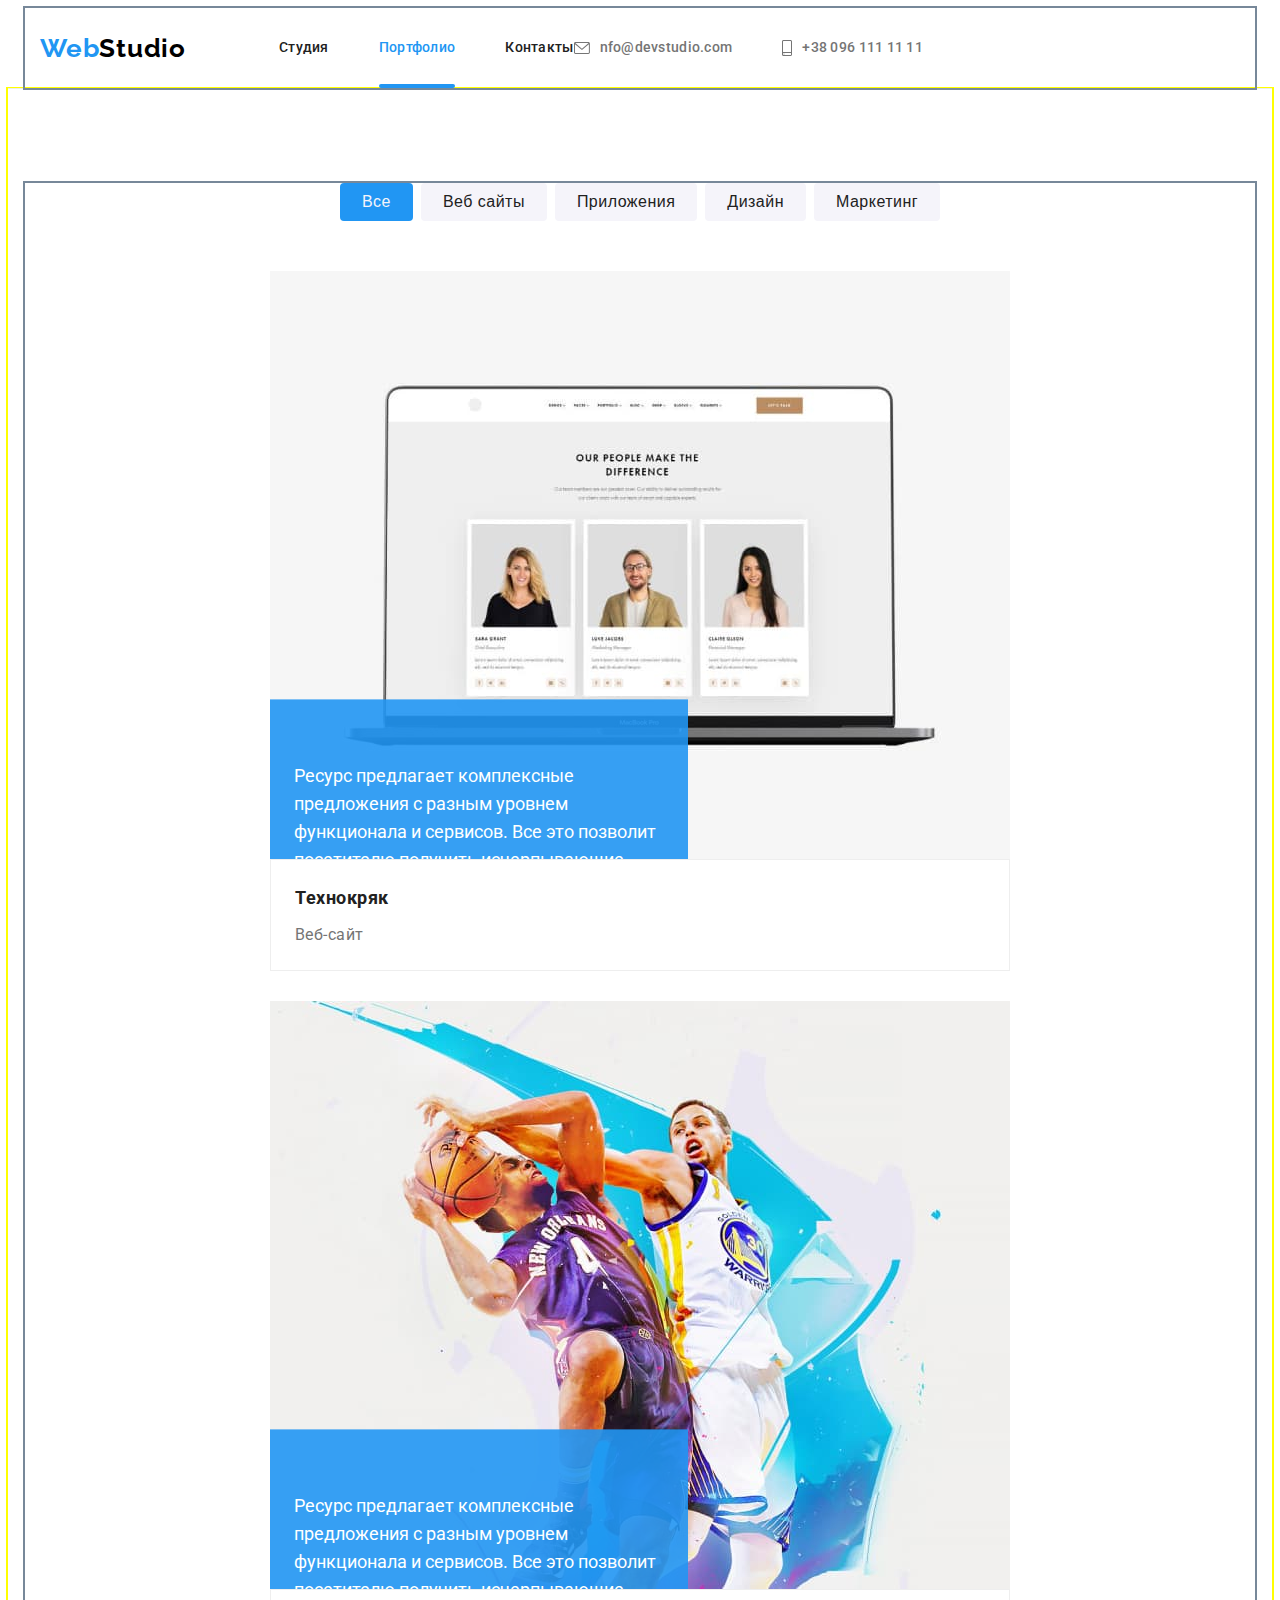
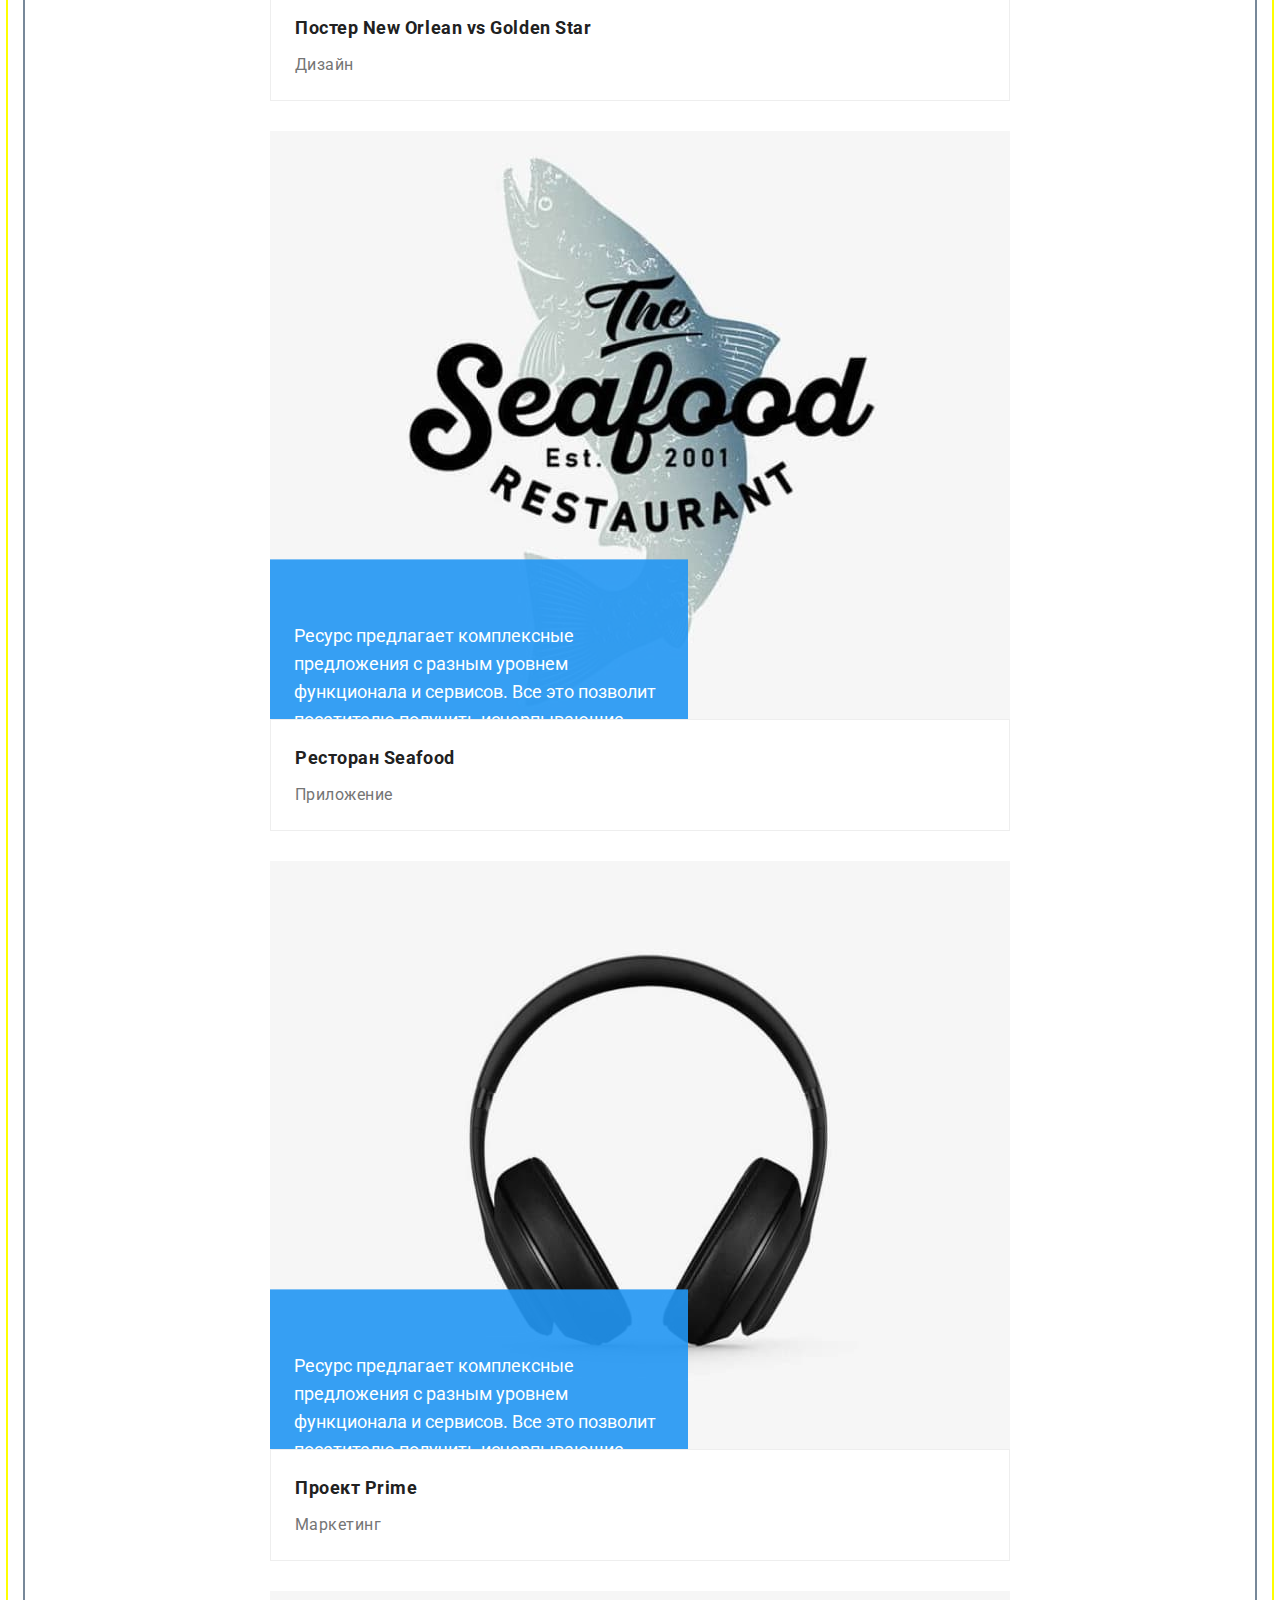
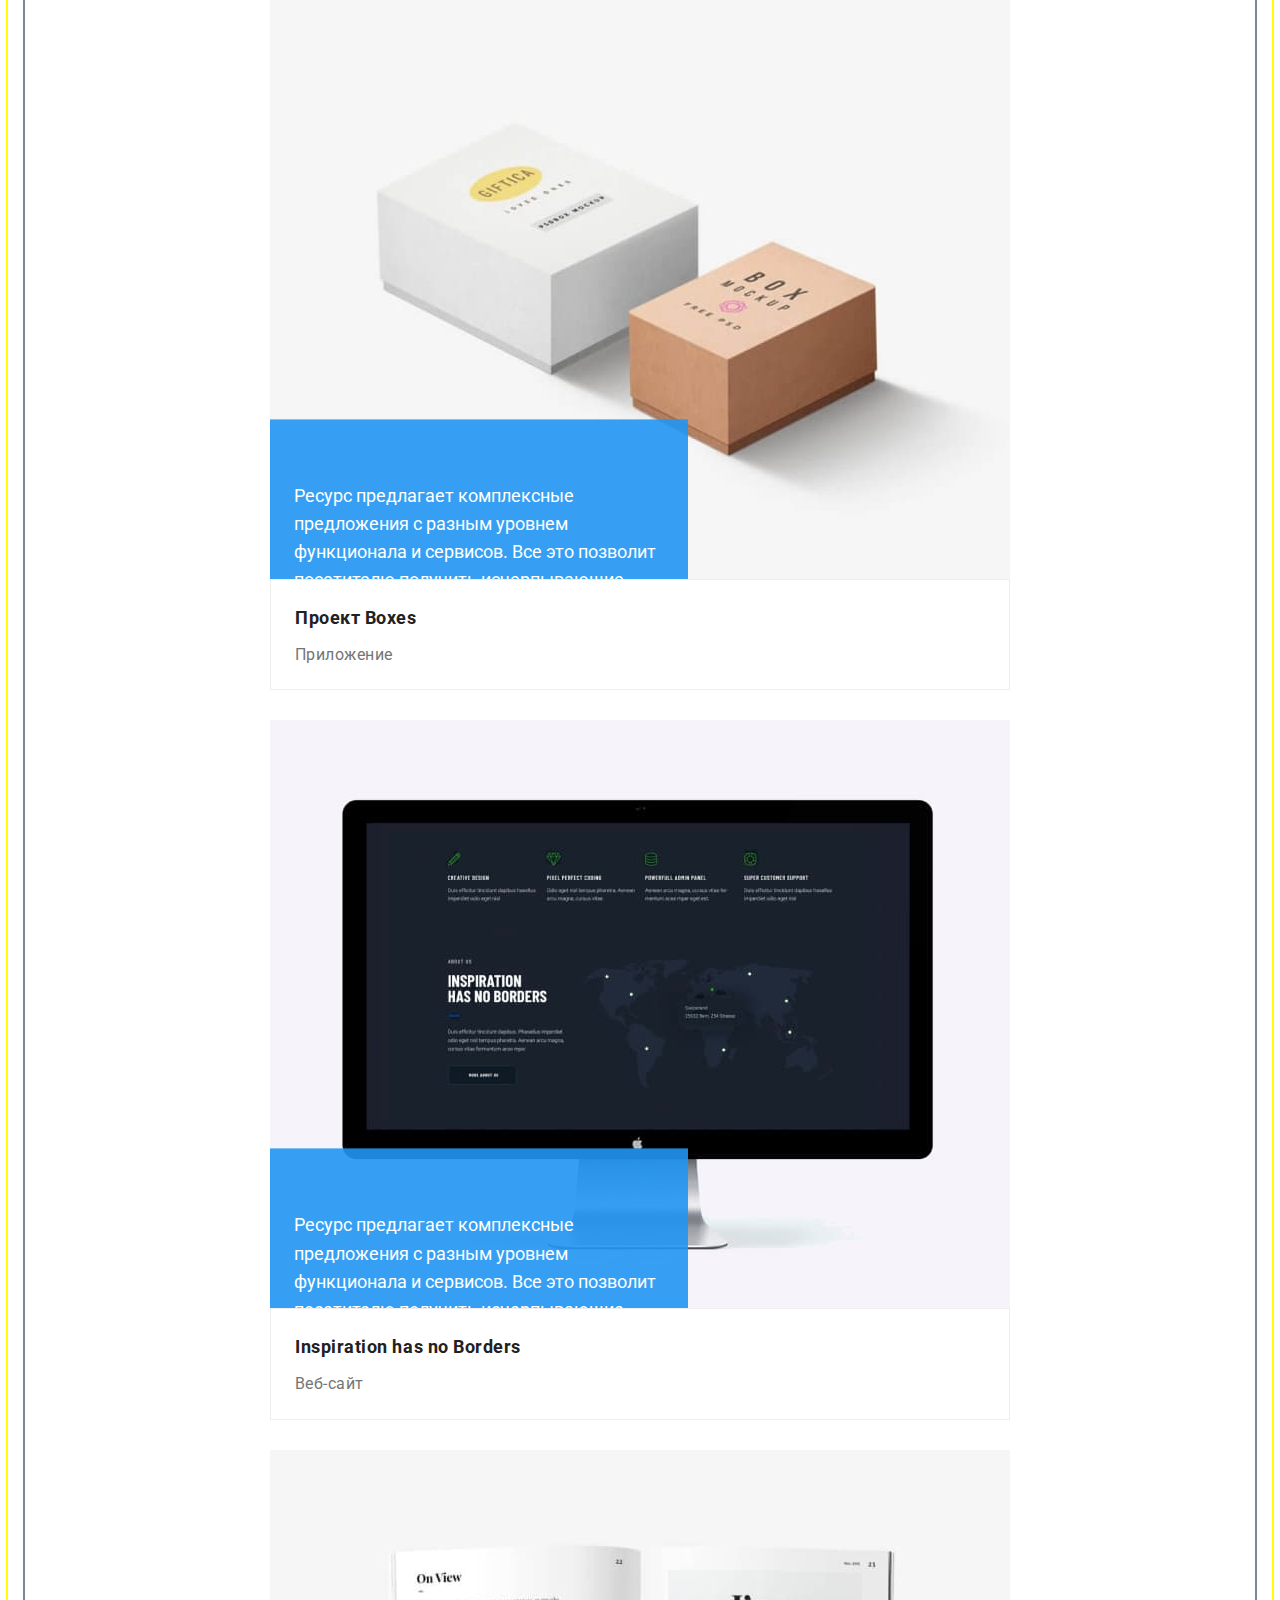
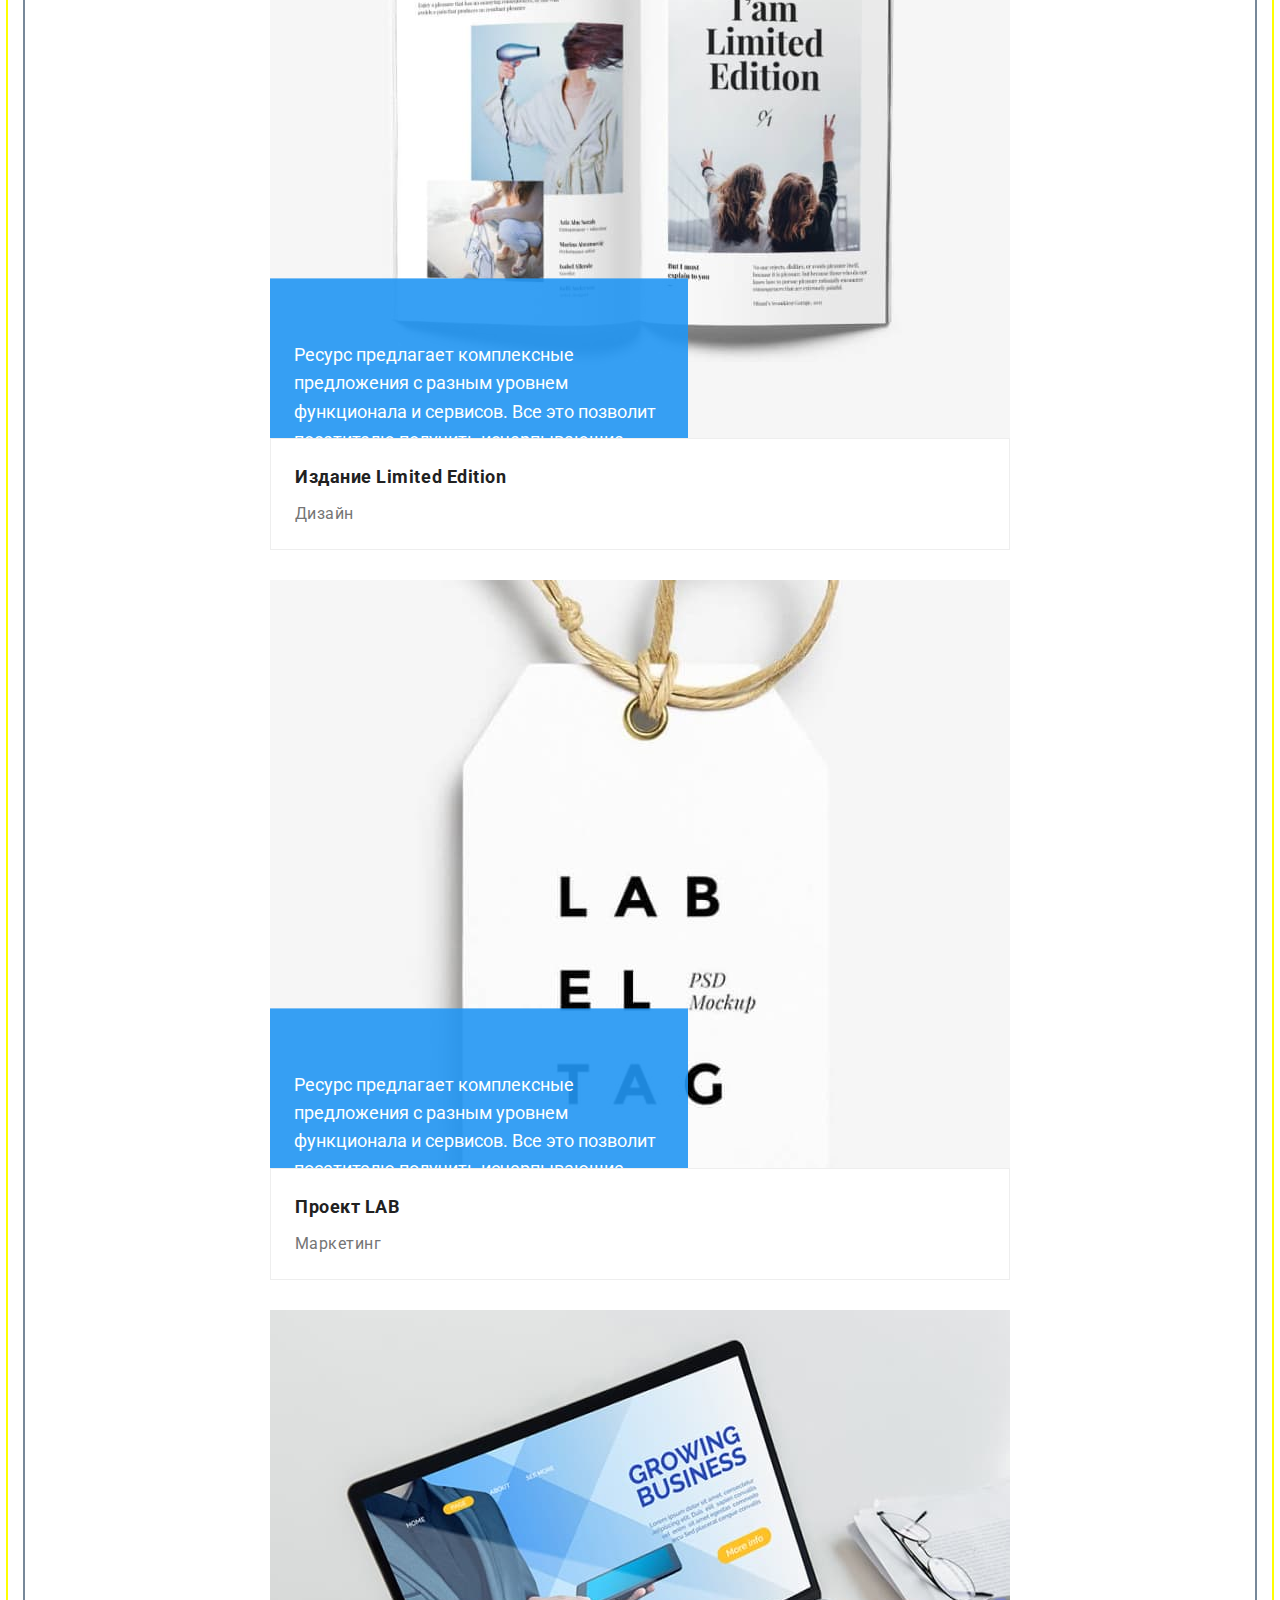
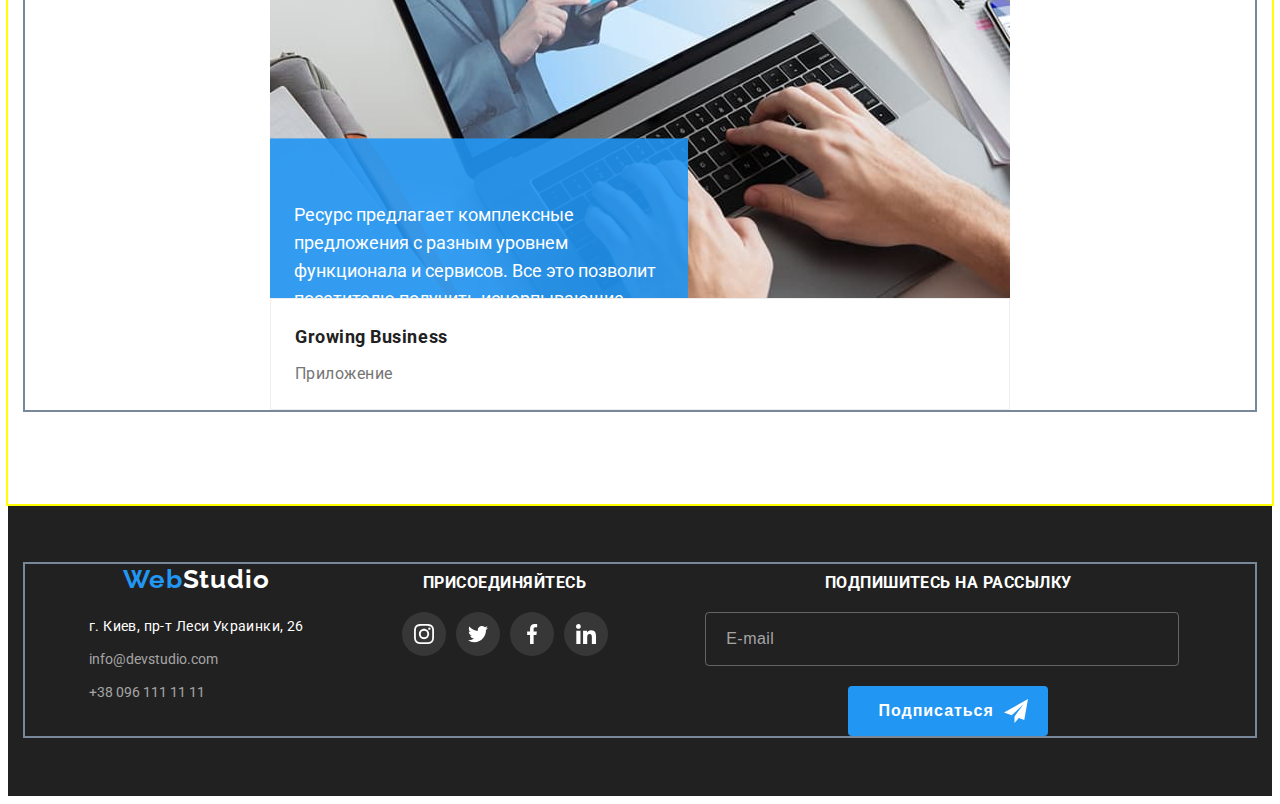
==== portfolio.html @ 0c738ab2 "мобильное меню" ====
<!DOCTYPE html>
<html lang="ru">
  <head>
    <meta charset="UTF-8" />
    <meta http-equiv="X-UA-Compatible" content="IE=edge" />
    <meta name="viewport" content="width=device-width, initial-scale=1.0" />
    <title>ПОРТФОЛИО</title>
    <link rel="preconnect" href="https://fonts.googleapis.com" />
    <link rel="preconnect" href="https://fonts.gstatic.com" crossorigin />
    <link rel="stylesheet" href="https://cdnjs.cloudflare.com/ajax/libs/modern-normalize/1.1.0/modern-normalize.min.css" integrity="sha512-wpPYUAdjBVSE4KJnH1VR1HeZfpl1ub8YT/NKx4PuQ5NmX2tKuGu6U/JRp5y+Y8XG2tV+wKQpNHVUX03MfMFn9Q==" crossorigin="anonymous" referrerpolicy="no-referrer" />
    <link href="https://fonts.googleapis.com/css2?family=Raleway:wght@700&family=Roboto:wght@400;500;700;900&display=swap" rel="stylesheet" />
    <link rel="stylesheet" href="./css/main.min.css" />
  </head>

  <body class="body">
    <!-- *header  -->

    <header class="header">
      <div class="container header__container">
        <nav class="nav">
          <a href="./index.html" class="logo logo-dark header__logo header__link" lang="en"><span class="logo__accent">Web</span>Studio</a>
          <ul class="list nav__list">
            <li class="nav__item">
              <a href="./index.html" class="link nav__link header__link">Студия</a>
            </li>
            <li class="nav__item">
              <a href="./portfolio.html" class="link nav__link header__link header__link-current">Портфолио</a>
            </li>
            <li class="nav__item">
              <a href="#" class="link nav__link header__link">Контакты</a>
            </li>
          </ul>
        </nav>

        <div class="address">
          <ul class="list nav__address">
            <li class="address__item">
              <a href="mailto:info@devstudio.com" class="link header__contacts header__link">
                <svg class="header__icon" width="16" height="12">
                  <use href="./images/sprite.svg#envelope"></use></svg
                >nfo@devstudio.com</a
              >
            </li>
            <li class="address__item">
              <a href="tel:+380961111111" class="link header__contacts header__link"
                ><svg class="header__icon" width="10" height="16">
                  <use href="./images/sprite.svg#smartphone"></use></svg
                >+38 096 111 11 11</a
              >
            </li>
          </ul>
        </div>
      </div>
    </header>

    <main>
      <!-- *=====Портфолио===== -->
      <section class="section portf">
        <div class="container">
          <!-- Скрытый заголовок -->
          <h1 class="visually-hidden">Портфолио</h1>
          <!-- Кнопки-фильтр портфолио -->
          <div class="filter">
            <ul class="list filter__list">
              <li class="filter__item">
                <button type="button" class="button filter__btn filter__btn-current">Все</button>
              </li>
              <li class="filter__item">
                <button type="button" class="button filter__btn">Веб сайты</button>
              </li>
              <li class="filter__item">
                <button type="button" class="button filter__btn">Приложения</button>
              </li>
              <li class="filter__item">
                <button type="button" class="button filter__btn">Дизайн</button>
              </li>
              <li class="filter__item">
                <button type="button" class="button filter__btn">Маркетинг</button>
              </li>
            </ul>
          </div>

          <!-- *Карточки портфолио -->

          <div class="cards">
            <ul class="list cards__list">
              <!-- карточка -->
              <li class="cards__item">
                <!-- ссылка с фото заголовком и текстом -->
                <a href="" class="cards__link">
                  <div class="cards__dropdown dropdown">
                    <!-- фото -->
                    <img src="./images/tekhnokr.jpg" alt="Пример веб-сайта" width="370" height="294" />

                    <!--* Выпадающее меню -->
                    <p class="dropdown__text-hover">Ресурс предлагает комплексные предложения с разным уровнем функционала и сервисов. Все это позволит посетителю получить исчерпывающие сведения о компании или частном лице.</p>
                  </div>

                  <div class="cards__border">
                    <h2 class="cards__name">Технокряк</h2>
                    <p class="cards__descr">Веб-сайт</p>
                  </div>
                </a>
              </li>
              <li class="cards__item">
                <a href="" class="cards__link">
                  <div class="cards__dropdown">
                    <img src="./images/poster.jpg" alt="Пример дизайна" width="370" height="294" />
                    <p class="dropdown__text-hover">Ресурс предлагает комплексные предложения с разным уровнем функционала и сервисов. Все это позволит посетителю получить исчерпывающие сведения о компании или частном лице.</p>
                  </div>
                  <div class="cards__border">
                    <h2 class="cards__name">Постер <span lang="en">New Orlean vs Golden Star</span></h2>
                    <p class="cards__descr">Дизайн</p>
                  </div>
                </a>
              </li>
              <li class="cards__item">
                <a href="" class="cards__link">
                  <div class="cards__dropdown">
                    <img src="./images/restaurant.jpg" alt="Пример приложения" width="370" height="294" />
                    <p class="dropdown__text-hover">Ресурс предлагает комплексные предложения с разным уровнем функционала и сервисов. Все это позволит посетителю получить исчерпывающие сведения о компании или частном лице.</p>
                  </div>
                  <div class="cards__border">
                    <h2 class="cards__name">Ресторан <span lang="en">Seafood</span></h2>
                    <p class="cards__descr">Приложение</p>
                  </div>
                </a>
              </li>
              <li class="cards__item">
                <a href="" class="cards__link">
                  <div class="cards__dropdown">
                    <img src="./images/prime.jpg" alt="Пример продукта" width="370" height="294" />
                    <p class="dropdown__text-hover">Ресурс предлагает комплексные предложения с разным уровнем функционала и сервисов. Все это позволит посетителю получить исчерпывающие сведения о компании или частном лице.</p>
                  </div>
                  <div class="cards__border">
                    <h2 class="cards__name">Проект <span lang="en">Prime</span></h2>
                    <p class="cards__descr">Маркетинг</p>
                  </div>
                </a>
              </li>
              <li class="cards__item">
                <a href="" class="cards__link">
                  <div class="cards__dropdown">
                    <img src="./images/boxes.jpg" alt="Пример приложения" width="370" height="294" />
                    <p class="dropdown__text-hover">Ресурс предлагает комплексные предложения с разным уровнем функционала и сервисов. Все это позволит посетителю получить исчерпывающие сведения о компании или частном лице.</p>
                  </div>
                  <div class="cards__border">
                    <h2 class="cards__name">Проект <span lang="en">Boxes</span></h2>
                    <p class="cards__descr">Приложение</p>
                  </div>
                </a>
              </li>
              <li class="cards__item">
                <a href="" class="cards__link">
                  <div class="cards__dropdown">
                    <img src="./images/inspiration.jpg" alt="Пример веб-сайта" width="370" height="294" />
                    <p class="dropdown__text-hover">Ресурс предлагает комплексные предложения с разным уровнем функционала и сервисов. Все это позволит посетителю получить исчерпывающие сведения о компании или частном лице.</p>
                  </div>
                  <div class="cards__border">
                    <h2 class="cards__name" lang="en">Inspiration has no Borders</h2>
                    <p class="cards__descr">Веб-сайт</p>
                  </div>
                </a>
              </li>
              <li class="cards__item">
                <a href="" class="cards__link">
                  <div class="cards__dropdown">
                    <img src="./images/edition.jpg" alt="Пример дизайна" width="370" height="294" />
                    <p class="dropdown__text-hover">Ресурс предлагает комплексные предложения с разным уровнем функционала и сервисов. Все это позволит посетителю получить исчерпывающие сведения о компании или частном лице.</p>
                  </div>
                  <div class="cards__border">
                    <h2 class="cards__name">Издание <span lang="en">Limited Edition</span></h2>
                    <p class="cards__descr">Дизайн</p>
                  </div>
                </a>
              </li>
              <li class="cards__item">
                <a href="" class="cards__link">
                  <div class="cards__dropdown">
                    <img src="./images/lab.jpg" alt="Пример продукта" width="370" height="294" />
                    <p class="dropdown__text-hover">Ресурс предлагает комплексные предложения с разным уровнем функционала и сервисов. Все это позволит посетителю получить исчерпывающие сведения о компании или частном лице.</p>
                  </div>
                  <div class="cards__border">
                    <h2 class="cards__name" lang="en">Проект <span>LAB</span></h2>
                    <p class="cards__descr">Маркетинг</p>
                  </div>
                </a>
              </li>
              <li class="cards__item">
                <a href="" class="cards__link">
                  <div class="cards__dropdown">
                    <img src="./images/gbusiness.jpg" alt="ППример приложения" width="370" height="294" />
                    <p class="dropdown__text-hover">Ресурс предлагает комплексные предложения с разным уровнем функционала и сервисов. Все это позволит посетителю получить исчерпывающие сведения о компании или частном лице.</p>
                  </div>
                  <div class="cards__border">
                    <h2 class="cards__name" lang="en">Growing Business</h2>
                    <p class="cards__descr">Приложение</p>
                  </div>
                </a>
              </li>
            </ul>
          </div>
        </div>
      </section>
    </main>

    <!--*=====Футер=======-->

    <footer class="footer">
      <div class="container footer__container">
        <div>
          <a href="./index.html" class="logo footer__logo logo-light footer__link" lang="en"> <span class="logo__accent">Web</span>Studio</a>
          <address class="address">
            <ul class="list footer__list">
              <li class="footer__item">
                <a href="https://www.google.com.ua/maps/place/бул.+Леси+Украинки,+26,+Киев,+02000/@50.4265807,30.5361971,17z/data=!3m1!4b1!4m5!3m4!1s0x40d4cf0e033ecbe9:0x57a4dffefec77da0!8m2!3d50.4265807!4d30.5383858?hl=ru" class="footer__address link footer__link"> г. Киев, пр-т Леси Украинки, 26 </a>
              </li>
              <li class="footer__item">
                <a href="mailto:info@devstudio.com" class="footer__contacts link footer__link">info@devstudio.com</a>
              </li>
              <li class="footer__item">
                <a href="tel:+380961111111" class="footer__contacts link footer__link">+38 096 111 11 11</a>
              </li>
            </ul>
          </address>
        </div>
        <div class="footer__inner">
          <p class="footer__slogan">Присоединяйтесь</p>
          <ul class="social list">
            <li class="join social__item item">
              <a href="#" class="social__link social__link-dark link" target="_blank" rel="noopener noreferrer nofollow" aria-label="instagram">
                <svg class="join__icon" width="20" height="20">
                  <use href="./images/sprite.svg#instagram"></use>
                </svg>
              </a>
            </li>
            <li class="social__item item">
              <a href="#" class="social__link social__link-dark link" target="_blank" rel="noopener noreferrer nofollow" aria-label="instagram">
                <svg class="join__icon" width="20" height="20">
                  <use href="./images/sprite.svg#twitter"></use>
                </svg>
              </a>
            </li>
            <li class="social__item item">
              <a href="#" class="social__link social__link-dark link" target="_blank" rel="noopener noreferrer nofollow" aria-label="instagram">
                <svg class="join__icon" width="20" height="20">
                  <use href="./images/sprite.svg#facebook"></use>
                </svg>
              </a>
            </li>
            <li class="social__item item">
              <a href="#" class="social__link social__link-dark link" target="_blank" rel="noopener noreferrer nofollow" aria-label="instagram">
                <svg class="join__icon" width="20" height="20">
                  <use href="./images/sprite.svg#linkedin"></use>
                </svg>
              </a>
            </li>
          </ul>
        </div>

        <!-- **Форма в footer  -->
        <div class="form-inner">
          <strong class="form-inner__slogan">Подпишитесь на рассылку </strong>
          <form name="signup_form" autocomplete="on" novalidate class="form-footer">
            <label class="form-footer__label">
              <input type="email" name="email" id="email" class="form-footer__input" placeholder="E-mail" />
            </label>

            <button type="submit" class="button form-footer__button">
              Подписаться
              <svg class="form-footer__icon" width="24" height="24">
                <use href="./images/sprite.svg#send"></use>
              </svg>
            </button>
          </form>
        </div>
      </div>
    </footer>
  </body>
</html>
---- css/main.min.css ----
:root{--primary-background-color: #ffffff;--secondary-background-color: #f5f4fa;--hero-background-color: #2f303a;--branches-bg-color: rgba(47, 48, 58, 0.8);--modal-bg-color: rgba(0, 0, 0, 0.2);--title-color: #212121;--secondary-title-color: #ffffff;--text-color: #757575;--logo-color: #000000;--accent-color: #2196f3;--header-border-color: #ececec;--hero-hover-color: #188ce8;--footer-address-color: rgba(255, 255, 255, 0.6);--portf-btn-color: #f5f4fa;--portf-border-color: #eeeeee;--social-icon-color: #afb1b8;--social-icon-hover-color: #ffffff;--advant-icon-bg-color: #f5f4fa;--client-icon-border-color: #afb1b8;--footer-icon-bg-color: rgba(255, 255, 255, 0.1);--main-font: "Roboto", sans-serif;--accent-font: "Raleway", sans-serif;--hero-size: 44px;--hero-size-mobile: 26px;--title-size: 36px;--subtitle-size: 18px;--note-size: 16px;--text-size: 14px;--hero-weight: 900;--head-weight: 700;--secondary-weight: 500;--main-weight: 400;--timing-function: cubic-bezier(0.4, 0, 0.2, 1)}h1,h2,h3,h4,li,ul,p{margin-top:0;margin-bottom:0}a{text-decoration:none}img{display:block;width:100%;max-width:100%;height:auto}body{font-family:var(--main-font);font-style:normal;color:var(--text-color);background-color:var(--primary-background-color)}body.modal-open{overflow:hidden}.container{width:100%;margin:0 auto;padding-left:15px;padding-right:15px;outline:2px solid tomato}@media screen and (min-width: 480px){.container{width:480px;outline:2px solid blue}}@media screen and (min-width: 768px){.container{width:768px;outline:2px solid #006400}}@media screen and (min-width: 1200px){.container{width:1200px;outline:2px solid #789}}.section{padding-top:60px;padding-bottom:60px;outline:2px solid #ff0}@media screen and (min-width: 1200px){.section{padding-top:94px;padding-bottom:94px}}.section__list{display:-webkit-box;display:-ms-flexbox;display:flex;-ms-flex-wrap:wrap;flex-wrap:wrap;gap:30px}.link{font-size:14px;color:var(--title-color)}.list{padding-left:0;list-style:none}.button{font-style:inherit;cursor:pointer;border:none;border-radius:4px}.title{font-size:var(--title-size);line-height:1.17;letter-spacing:.03em;text-align:center;color:var(--title-color)}.section__title{margin-bottom:30px}@media screen and (min-width: 1200px){.section__title{margin-bottom:50px}}.menu__button{display:-webkit-inline-box;display:-ms-inline-flexbox;display:inline-flex;margin-left:auto;-webkit-box-align:center;-ms-flex-align:center;align-items:center;background-color:rgba(0,0,0,0);border:none}@media screen and (min-width: 768px){.menu__button{display:none}}.backdrop{position:fixed;top:0;left:0;width:100%;height:100%;padding:93px 15px;overflow-y:scroll;background-color:var(--modal-bg-color);-webkit-transition:visibility 500ms var(--timing-function),opacity 500ms var(--timing-function);transition:visibility 500ms var(--timing-function),opacity 500ms var(--timing-function)}.backdrop.is-hidden{opacity:0;visibility:hidden;pointer-events:none}.modal{position:relative;display:-webkit-box;display:-ms-flexbox;display:flex;-webkit-box-orient:vertical;-webkit-box-direction:normal;-ms-flex-direction:column;flex-direction:column;-webkit-transition:opacity 500ms var(--timing-function),-webkit-transform 500ms var(--timing-function);transition:opacity 500ms var(--timing-function),-webkit-transform 500ms var(--timing-function);transition:opacity 500ms var(--timing-function),transform 500ms var(--timing-function);transition:opacity 500ms var(--timing-function),transform 500ms var(--timing-function),-webkit-transform 500ms var(--timing-function);min-height:581px;padding:40px 40px;-webkit-box-shadow:0px 1px 3px rgba(0,0,0,.12),0px 1px 1px rgba(0,0,0,.14),0px 2px 1px rgba(0,0,0,.2);box-shadow:0px 1px 3px rgba(0,0,0,.12),0px 1px 1px rgba(0,0,0,.14),0px 2px 1px rgba(0,0,0,.2);border-radius:4px;background-color:var(--primary-background-color)}@media screen and (min-width: 768px){.modal{position:absolute;top:50%;left:50%;-webkit-transform:translate(-50%, -50%);transform:translate(-50%, -50%);width:450px}}.backdrop.is-hidden>.modal-wrapper{opacity:0;-webkit-transform:translate(-50%, 100%) scale(0.3);transform:translate(-50%, 100%) scale(0.3)}.modal__close{position:absolute;top:8px;right:8px;display:-webkit-box;display:-ms-flexbox;display:flex;-webkit-box-align:center;-ms-flex-align:center;align-items:center;-webkit-box-pack:center;-ms-flex-pack:center;justify-content:center;padding:0;width:30px;height:30px;cursor:pointer;border:1px solid rgba(0,0,0,.1);border-radius:50%;background-color:var(--secondary-background-color);-webkit-transition:fill 250ms var(--timing-function),border 250ms var(--timing-function);transition:fill 250ms var(--timing-function),border 250ms var(--timing-function)}.modal__close:hover,.modal__close:focus{fill:var(--accent-color);border:2px solid var(--accent-color);outline:2px solid var(--accent-color);background-color:var(--primary-background-color)}.modal__form{display:-webkit-box;display:-ms-flexbox;display:flex;-webkit-box-orient:vertical;-webkit-box-direction:normal;-ms-flex-direction:column;flex-direction:column}.modal__label{position:relative;color:var(--title-color)}.modal__title{display:-webkit-inline-box;display:-ms-inline-flexbox;display:inline-flex;-webkit-box-pack:center;-ms-flex-pack:center;justify-content:center;margin-bottom:12px;font-weight:700;font-size:20px;line-height:1.15;letter-spacing:.03em;color:#212121}.label__input{width:100%;height:40px;margin-bottom:10px;border:1px solid rgba(33,33,33,.2);border-radius:4px;padding-left:40px;-webkit-transition:border-color 300ms var(--timing-function),outline 300ms var(--timing-function);transition:border-color 300ms var(--timing-function),outline 300ms var(--timing-function)}.modal__label:hover .label__input{border-color:var(--accent-color)}.label__input:focus{border-color:var(--accent-color);outline:1px solid var(--accent-color)}.label__icon{position:absolute;top:45%;left:3%;fill:currentColor;-webkit-transition:fill 300ms var(--timing-function);transition:fill 300ms var(--timing-function)}.modal__label:hover .label__icon{fill:var(--accent-color)}.label__input:focus+.label__icon{fill:var(--accent-color)}.label__name{display:inline-block;margin-bottom:4px;font-weight:400;font-size:12px;line-height:1.15;letter-spacing:.01em;color:var(--text-color)}.label__feedback{padding:12px 16px;resize:none;width:100%;height:120px;margin-bottom:20px;border:1px solid rgba(33,33,33,.2);border-radius:4px;-webkit-transition:border-color 300ms var(--timing-function),outline 300ms var(--timing-function);transition:border-color 300ms var(--timing-function),outline 300ms var(--timing-function)}.label__feedback::-webkit-input-placeholder{font-weight:400;font-size:12px;line-height:1.15;letter-spacing:.01em;color:rgba(117,117,117,.5)}.label__feedback::-moz-placeholder{font-weight:400;font-size:12px;line-height:1.15;letter-spacing:.01em;color:rgba(117,117,117,.5)}.label__feedback:-ms-input-placeholder{font-weight:400;font-size:12px;line-height:1.15;letter-spacing:.01em;color:rgba(117,117,117,.5)}.label__feedback::-ms-input-placeholder{font-weight:400;font-size:12px;line-height:1.15;letter-spacing:.01em;color:rgba(117,117,117,.5)}.label__feedback::placeholder{font-weight:400;font-size:12px;line-height:1.15;letter-spacing:.01em;color:rgba(117,117,117,.5)}.label__feedback:focus{border-color:var(--accent-color);outline:1px solid var(--accent-color)}.modal__label:hover .label__feedback{border-color:var(--accent-color)}.modal__checkbox{display:-webkit-inline-box;display:-ms-inline-flexbox;display:inline-flex;-webkit-box-align:center;-ms-flex-align:center;align-items:center;-webkit-box-pack:center;-ms-flex-pack:center;justify-content:center;margin-bottom:30px;cursor:pointer}.checkbox__icon{margin-right:8px;border:2px solid var(--title-color);border-radius:4px;width:18px;height:18px;fill:#fff;-webkit-transition:background-color 250ms var(--timing-function),border-color 300ms var(--timing-function);transition:background-color 250ms var(--timing-function),border-color 300ms var(--timing-function)}.checkbox__label:hover .checkbox__icon{border-color:var(--accent-color)}.checkbox__input:hover+.checkbox__icon{border-color:var(--accent-color)}.checkbox__input:checked+.checkbox__icon{border-color:var(--accent-color);background-color:var(--accent-color)}.checkbox__text{margin-right:5px;font-weight:400;font-size:14px;line-height:1.71;letter-spacing:.03em;color:#757575}.checkbox__link{position:relative;font-weight:400;font-size:14px;line-height:1.71;letter-spacing:.03em;color:#2196f3}.checkbox__link::before{position:absolute;content:"";width:100%;height:1px;top:85%;background-color:var(--accent-color)}.modal__submit{position:relative;overflow:hidden;display:-webkit-box;display:-ms-flexbox;display:flex;-webkit-box-align:center;-ms-flex-align:center;align-items:center;-webkit-box-pack:center;-ms-flex-pack:center;justify-content:center;margin:0 auto;padding:10px 28px 10px 28px;min-width:200px;font-weight:var(--head-weight);font-size:var(--note-size);line-height:1.88;letter-spacing:.06em;color:var(--secondary-title-color);background-color:var(--accent-color);-webkit-transition:background-color 250ms var(--timing-function),-webkit-box-shadow 250ms var(--timing-function);transition:background-color 250ms var(--timing-function),-webkit-box-shadow 250ms var(--timing-function);transition:background-color 250ms var(--timing-function),box-shadow 250ms var(--timing-function);transition:background-color 250ms var(--timing-function),box-shadow 250ms var(--timing-function),-webkit-box-shadow 250ms var(--timing-function)}.modal__submit:hover{background-color:var(--hero-hover-color);-webkit-box-shadow:0px 3px 1px rgba(0,0,10,.2),0px 1px 2px rgba(0,0,10,.28),0px 2px 2px rgba(0,0,10,.32);box-shadow:0px 3px 1px rgba(0,0,10,.2),0px 1px 2px rgba(0,0,10,.28),0px 2px 2px rgba(0,0,10,.32)}.social{display:-webkit-box;display:-ms-flexbox;display:flex;-webkit-box-pack:center;-ms-flex-pack:center;justify-content:center;-webkit-box-align:center;-ms-flex-align:center;align-items:center}.social__link{display:-webkit-box;display:-ms-flexbox;display:flex;-webkit-box-pack:center;-ms-flex-pack:center;justify-content:center;-webkit-box-align:center;-ms-flex-align:center;align-items:center;width:44px;height:44px;border-radius:50%;-webkit-transition:background-color 250ms cubic-bezier(0.4, 0, 0.2, 1);transition:background-color 250ms cubic-bezier(0.4, 0, 0.2, 1)}.social__link:hover,.social__link:focus{background-color:var(--accent-color)}.social__item+.social__item{margin-left:10px}.social__icon{fill:var(--social-icon-color);-webkit-transition:fill 250ms cubic-bezier(0.4, 0, 0.2, 1);transition:fill 250ms cubic-bezier(0.4, 0, 0.2, 1)}.social__link:hover .social__icon,.social__link:focus .social__icon{fill:var(--social-icon-hover-color)}.social__link-light{background-color:var(--primary-background-color)}.social__link-dark{background-color:var(--footer-icon-bg-color)}.join__icon{fill:var(--secondary-title-color)}.form-inner{display:-webkit-box;display:-ms-flexbox;display:flex;-webkit-box-orient:vertical;-webkit-box-direction:normal;-ms-flex-direction:column;flex-direction:column;-webkit-box-align:center;-ms-flex-align:center;align-items:center}.form-inner__slogan{display:block;margin-bottom:20px;font-family:var(--main-font);font-weight:var(--head-weight);line-height:1.14;letter-spacing:.03em;text-transform:uppercase;color:var(--secondary-title-color)}.form-footer{display:-webkit-box;display:-ms-flexbox;display:flex;-webkit-box-orient:vertical;-webkit-box-direction:normal;-ms-flex-direction:column;flex-direction:column;-webkit-box-align:center;-ms-flex-align:center;align-items:center}@media screen and (min-width: 1200px){.form-footer{text-align:center}}@media screen and (min-width: 1200px){.form-footer__label{margin-right:12px}}.form-footer__input{min-width:358px;min-height:50px;margin-bottom:20px;padding-left:20px;background-color:rgba(0,0,0,0);font-weight:var(--main-weight);font-size:var(--note-size);line-height:1.25px;letter-spacing:.03em;cursor:pointer;border:1px solid rgba(255,255,255,.3);border-radius:4px;color:rgba(255,255,255,.6);-webkit-transition:border 250ms var(--timing-function);transition:border 250ms var(--timing-function)}.form-footer__input:hover{border:2px solid rgba(255,255,255,.7)}.form-footer__input::-webkit-input-placeholder{font-weight:var(--main-weight);font-size:var(--note-size);line-height:1.25px;letter-spacing:.03em;color:rgba(255,255,255,.6)}.form-footer__input::-moz-placeholder{font-weight:var(--main-weight);font-size:var(--note-size);line-height:1.25px;letter-spacing:.03em;color:rgba(255,255,255,.6)}.form-footer__input:-ms-input-placeholder{font-weight:var(--main-weight);font-size:var(--note-size);line-height:1.25px;letter-spacing:.03em;color:rgba(255,255,255,.6)}.form-footer__input::-ms-input-placeholder{font-weight:var(--main-weight);font-size:var(--note-size);line-height:1.25px;letter-spacing:.03em;color:rgba(255,255,255,.6)}.form-footer__input::placeholder{font-weight:var(--main-weight);font-size:var(--note-size);line-height:1.25px;letter-spacing:.03em;color:rgba(255,255,255,.6)}@media screen and (min-width: 768px){.form-footer__input{width:450px}}.form-footer__button{position:relative;display:inline-block;overflow:hidden;-webkit-box-align:center;-ms-flex-align:center;align-items:center;-webkit-box-pack:center;-ms-flex-pack:center;justify-content:center;padding:10px 52px 10px 28px;min-width:200px;font-weight:var(--head-weight);font-size:var(--note-size);line-height:1.88;letter-spacing:.06em;color:var(--secondary-title-color);background-color:var(--accent-color);-webkit-transition:background-color 350ms var(--timing-function),-webkit-box-shadow 350ms var(--timing-function);transition:background-color 350ms var(--timing-function),-webkit-box-shadow 350ms var(--timing-function);transition:background-color 350ms var(--timing-function),box-shadow 350ms var(--timing-function);transition:background-color 350ms var(--timing-function),box-shadow 350ms var(--timing-function),-webkit-box-shadow 350ms var(--timing-function)}.form-footer__button:hover,.form-footer__button:focus{background-color:var(--hero-hover-color);-webkit-box-shadow:0px 0px 4px 1px rgba(176,206,252,.5);box-shadow:0px 0px 4px 1px rgba(176,206,252,.5)}.form-footer__icon{position:absolute;top:50%;left:84%;-webkit-transform:translate(-50%, -50%);transform:translate(-50%, -50%);-webkit-transition:-webkit-transform 350ms var(--timing-function);transition:-webkit-transform 350ms var(--timing-function);transition:transform 350ms var(--timing-function);transition:transform 350ms var(--timing-function), -webkit-transform 350ms var(--timing-function);fill:var(--secondary-title-color)}.form-footer__button:hover .form-footer__icon,.form-footer__button:focus .form-footer__icon{-webkit-transform:translate(165%, -215%);transform:translate(165%, -215%)}.logo{font-family:var(--accent-font);font-weight:var(--head-weight);font-size:26px;line-height:1.19;letter-spacing:.03em}.logo-dark{color:var(--logo-color)}.logo-light{color:var(--primary-background-color)}.logo__accent{color:var(--accent-color)}.mobile-menu{display:-webkit-box;display:-ms-flexbox;display:flex;-webkit-box-orient:vertical;-webkit-box-direction:normal;-ms-flex-direction:column;flex-direction:column;position:absolute;top:0;left:0;height:500px;width:100%;padding:48px 40px;background-color:var(--primary-background-color);outline:2px dashed red}.mobile-menu__contacts{margin-top:auto}.header{position:relative;border-bottom:1px solid var(--header-border-color)}.header__logo{padding-top:24px;padding-bottom:24px}.header__container{display:-webkit-box;display:-ms-flexbox;display:flex}.nav__link{position:relative;display:block;font-weight:var(--secondary-weight);line-height:1.14;letter-spacing:.02em}.nav__link::before{position:absolute;bottom:0;left:0;content:"";width:100%;height:4px;background-color:var(--accent-color);border-radius:2px;-webkit-transform:scaleX(0);transform:scaleX(0);-webkit-transform-origin:0 0;transform-origin:0 0;-webkit-transition:-webkit-transform 250ms var(--timing-function);transition:-webkit-transform 250ms var(--timing-function);transition:transform 250ms var(--timing-function);transition:transform 250ms var(--timing-function), -webkit-transform 250ms var(--timing-function)}.nav__link:hover::before{-webkit-transform:scaleX(1);transform:scaleX(1)}.nav__link:focus::before{-webkit-transform:scaleX(1);transform:scaleX(1)}.header__link{-webkit-transition:color 250ms var(--timing-function);transition:color 250ms var(--timing-function)}.header__link:hover,.header__link:focus{color:var(--accent-color)}.header__link-current{color:var(--accent-color)}.header__link-current::after{position:absolute;bottom:0;left:0;content:"";width:100%;height:4px;background-color:var(--accent-color);border-radius:2px}.header__contacts{display:-webkit-box;display:-ms-flexbox;display:flex;-webkit-box-align:center;-ms-flex-align:center;align-items:center;font-weight:var(--secondary-weight);line-height:1.14;letter-spacing:.02em;color:var(--text-color);-webkit-transition:color 250ms cubic-bezier(0.4, 0, 0.2, 1);transition:color 250ms cubic-bezier(0.4, 0, 0.2, 1)}.nav{display:-webkit-box;display:-ms-flexbox;display:flex;-webkit-box-align:center;-ms-flex-align:center;align-items:center}.nav__list{display:none;-webkit-box-align:center;-ms-flex-align:center;align-items:center}@media screen and (min-width: 768px){.nav__list{display:-webkit-box;display:-ms-flexbox;display:flex}}@media screen and (min-width: 1200px){.nav__list{display:-webkit-box;display:-ms-flexbox;display:flex}}.nav__address{display:none;-webkit-box-align:center;-ms-flex-align:center;align-items:center}@media screen and (min-width: 768px){.nav__address{display:-webkit-box;display:-ms-flexbox;display:flex;-webkit-box-orient:vertical;-webkit-box-direction:normal;-ms-flex-direction:column;flex-direction:column;-webkit-box-align:start;-ms-flex-align:start;align-items:flex-start}}@media screen and (min-width: 1200px){.nav__address{-webkit-box-orient:horizontal;-webkit-box-direction:normal;-ms-flex-direction:row;flex-direction:row;display:-webkit-box;display:-ms-flexbox;display:flex}}.nav__link{padding-top:32px;padding-bottom:32px}.nav__list{margin-left:93px}.nav__item:not(:last-child){margin-right:50px}@media screen and (min-width: 1200px){.header__contacts{padding-top:32px;padding-bottom:32px}}.address__item:not(:last-child){margin-bottom:10px}@media screen and (min-width: 1200px){.address__item:not(:last-child){margin-bottom:0;margin-right:50px}}.address{font-style:inherit}.address-top{margin-left:auto;padding-top:21px;padding-bottom:21px}@media screen and (min-width: 1200px){.address-top{padding-top:0;padding-bottom:0}}.header__icon{margin-right:10px;fill:currentColor}.header__contacts:hover .header__icon{fill:currentColor}.header__contacts:focus .header__icon{fill:currentColor}.hero{margin:0 auto;padding-top:118px;padding-bottom:118px;background-color:var(--hero-background-color);background-image:-webkit-gradient(linear, left top, right top, from(rgba(47, 48, 58, 0.4)), to(rgba(47, 48, 58, 0.4))),url(../images/bground.jpg);background-image:linear-gradient(to right, rgba(47, 48, 58, 0.4), rgba(47, 48, 58, 0.4)),url(../images/bground.jpg);height:400px;background-size:cover;background-position:center}@media screen and (min-width: 768px){.hero{max-width:768px}}@media screen and (min-width: 1200px){.hero{max-width:1600px;height:600px;padding-top:200px;padding-bottom:200px}}.hero__title{margin:0 auto 30px;text-align:center;width:100%;font-weight:var(--hero-weight);font-size:var(--hero-size-mobile);line-height:1.62;letter-spacing:.06em;text-transform:uppercase;color:var(--secondary-title-color)}@media screen and (min-width: 768px){.hero__title{width:360px}}@media screen and (min-width: 1200px){.hero__title{width:696px;font-size:var(--hero-size);line-height:1.36}}.hero__button{position:relative;overflow:hidden;display:-webkit-box;display:-ms-flexbox;display:flex;-webkit-box-align:center;-ms-flex-align:center;align-items:center;-webkit-box-pack:center;-ms-flex-pack:center;justify-content:center;margin:0 auto;padding:10px 24px 10px 24px;min-width:200px;font-weight:var(--head-weight);font-size:var(--note-size);line-height:1.62;letter-spacing:.06em;color:var(--secondary-title-color);background-color:var(--accent-color);-webkit-transition:background-color 250ms var(--timing-function);transition:background-color 250ms var(--timing-function)}.hero__button:hover,.hero__button:focus{background-color:var(--hero-hover-color)}@media screen and (min-width: 1200px){.hero__button{padding:10px 28px 10px 52px}}.hero__icon{display:none;position:absolute;top:50%;left:15%;-webkit-transform:translate(-50%, -50%);transform:translate(-50%, -50%);-webkit-transition:-webkit-transform 250ms var(--timing-function);transition:-webkit-transform 250ms var(--timing-function);transition:transform 250ms var(--timing-function);transition:transform 250ms var(--timing-function), -webkit-transform 250ms var(--timing-function);fill:var(--secondary-title-color)}.hero__button:hover .hero__icon{-webkit-transform:translate(-55%, -195%);transform:translate(-55%, -195%)}@media screen and (min-width: 1200px){.hero__icon{display:block}}.hero__icon-hovered{position:absolute;top:50%;left:15%;-webkit-transform:translate(-54%, 90%);transform:translate(-54%, 90%);-webkit-transition:-webkit-transform 250ms var(--timing-function);transition:-webkit-transform 250ms var(--timing-function);transition:transform 250ms var(--timing-function);transition:transform 250ms var(--timing-function), -webkit-transform 250ms var(--timing-function);fill:var(--secondary-title-color)}.hero__button:hover .hero__icon-hovered{-webkit-transform:translate(-55%, -50%);transform:translate(-55%, -50%)}.advant__inner{display:-webkit-box;display:-ms-flexbox;display:flex;-webkit-box-align:center;-ms-flex-align:center;align-items:center;-webkit-box-pack:center;-ms-flex-pack:center;justify-content:center;margin-bottom:30px;width:100%;height:120px;background-color:var(--advant-icon-bg-color);border-radius:4px}.advant__title{margin-bottom:10px;text-align:center;font-weight:var(--head-weight);font-size:var(--text-size);line-height:1.14;text-transform:uppercase;letter-spacing:.03em;color:var(--title-color)}@media screen and (min-width: 768px){.advant__title{text-align:left}}.advant__item{width:100%;outline:2px solid #ff0}@media screen and (min-width: 768px){.advant__item{width:calc((100% - 30px)/2);margin-bottom:0}}@media screen and (min-width: 1200px){.advant__item{-ms-flex-preferred-size:calc(25% - 23px);flex-basis:calc(25% - 23px)}}.advant__text{font-size:var(--text-size);line-height:1.71;letter-spacing:.03em}.branches{display:none;padding-top:0}@media screen and (min-width: 1200px){.branches{display:-webkit-box;display:-ms-flexbox;display:flex}}.brunches__text-inner{display:-webkit-box;display:-ms-flexbox;display:flex;position:absolute;width:100%;height:70px;-webkit-box-pack:center;-ms-flex-pack:center;justify-content:center;-webkit-box-align:center;-ms-flex-align:center;align-items:center;bottom:0px;background:var(--branches-bg-color)}.brunches__text{display:inline-block;font-weight:var(--head-weight);font-size:var(--text-size);line-height:1.14;letter-spacing:.03em;text-transform:uppercase;color:var(--secondary-title-color)}.branches__item{position:relative;min-width:270px;-ms-flex-preferred-size:calc(33.3333333333% - 20px);flex-basis:calc(33.3333333333% - 20px)}.team{background-color:var(--secondary-background-color)}.team__item{width:100%;-webkit-box-shadow:0px 1px 3px rgba(0,0,0,.12),0px 1px 1px rgba(0,0,0,.14),0px 2px 1px rgba(0,0,0,.2);box-shadow:0px 1px 3px rgba(0,0,0,.12),0px 1px 1px rgba(0,0,0,.14),0px 2px 1px rgba(0,0,0,.2);border-radius:0px 0px 4px 4px;background-color:var(--primary-background-color);outline:2px solid #ff0}@media screen and (min-width: 768px){.team__item{width:calc((100% - 30px)/2)}}@media screen and (min-width: 1200px){.team__item{width:calc((100% - 90px)/4)}}.team__info{padding-top:30px;padding-bottom:24px}@media screen and (min-width: 1200px){.team__info{padding-bottom:30px}}.team__name{margin-bottom:10px;font-weight:var(--secondary-weight);font-size:var(--note-size);line-height:1.18;letter-spacing:.03em;text-align:center;color:var(--title-color)}.team__descr{margin-bottom:16px;font-size:var(--note-size);line-height:1.18;letter-spacing:.03em;text-align:center;color:var(--text-color)}.client__list{display:-webkit-box;display:-ms-flexbox;display:flex;-ms-flex-wrap:wrap;flex-wrap:wrap;gap:30px}.client__item{width:calc((100% - 30px)/2)}@media screen and (min-width: 768px){.client__item{width:calc((100% - 60px)/3)}}@media screen and (min-width: 768px)and (min-width: 1200px){.client__item{width:calc((100% - 150px)/6)}}.client__link{display:-webkit-box;display:-ms-flexbox;display:flex;-webkit-box-pack:center;-ms-flex-pack:center;justify-content:center;-webkit-box-align:center;-ms-flex-align:center;align-items:center;width:100%;height:92px;border:1px solid var(--social-icon-color);fill:var(--social-icon-color);border-radius:4px;-webkit-transition:border 250ms cubic-bezier(0.4, 0, 0.2, 1);transition:border 250ms cubic-bezier(0.4, 0, 0.2, 1)}.client__link:hover,.client__link:focus{border-color:var(--accent-color)}.client__icon{-webkit-transition:fill 250ms cubic-bezier(0.4, 0, 0.2, 1);transition:fill 250ms cubic-bezier(0.4, 0, 0.2, 1)}.client__link:hover .client__icon,.client__link:focus .client__icon{fill:var(--accent-color)}.footer{padding-top:60px;padding-bottom:60px;background-color:var(--title-color)}.footer__container{-webkit-box-align:baseline;-ms-flex-align:baseline;align-items:baseline}@media screen and (min-width: 768px){.footer__container{display:-webkit-box;display:-ms-flexbox;display:flex;-ms-flex-wrap:wrap;flex-wrap:wrap;-ms-flex-pack:distribute;justify-content:space-around}}.footer__logo{display:block;text-align:center;margin-bottom:20px}.footer__item{display:block}.footer__item:not(:last-child){margin-bottom:8px}@media screen and (min-width: 1200px){.footer__item:not(:last-child){margin-bottom:9px}}.address-bottom{text-align:center;margin-bottom:60px}.footer__address{line-height:1.71;letter-spacing:.03em;color:var(--primary-background-color)}.footer__contacts{line-height:1.71;color:var(--footer-address-color)}.footer__link{-webkit-transition:color 250ms cubic-bezier(0.4, 0, 0.2, 1);transition:color 250ms cubic-bezier(0.4, 0, 0.2, 1)}.footer__link:hover,.footer__link:focus{color:var(--accent-color)}.footer__inner{display:block;width:206px;margin:0 auto 60px}@media screen and (min-width: 768px){.footer__inner{margin:0}}.footer__slogan{text-align:center;margin-bottom:20px;font-family:var(--main-font);font-weight:var(--head-weight);line-height:1.14;letter-spacing:.03em;text-transform:uppercase;color:var(--secondary-title-color)}.filter__btn{padding:6px 22px;font-weight:var(--secondary-weight);font-size:var(--note-size);line-height:1.62;text-align:center;letter-spacing:.03em;color:var(--title-color);background-color:var(--secondary-background-color);-webkit-transition:color 250ms var(--timing-function),background-color 250ms var(--timing-function),-webkit-box-shadow 250ms var(--timing-function);transition:color 250ms var(--timing-function),background-color 250ms var(--timing-function),-webkit-box-shadow 250ms var(--timing-function);transition:color 250ms var(--timing-function),background-color 250ms var(--timing-function),box-shadow 250ms var(--timing-function);transition:color 250ms var(--timing-function),background-color 250ms var(--timing-function),box-shadow 250ms var(--timing-function),-webkit-box-shadow 250ms var(--timing-function)}.filter__btn:hover,.filter__btn:focus{background-color:var(--accent-color);color:var(--primary-background-color);-webkit-box-shadow:0px 3px 1px rgba(0,0,0,.1),0px 1px 2px rgba(0,0,0,.08),0px 2px 2px rgba(0,0,0,.12);box-shadow:0px 3px 1px rgba(0,0,0,.1),0px 1px 2px rgba(0,0,0,.08),0px 2px 2px rgba(0,0,0,.12)}.filter__btn:focus{outline:2px solid rgba(29,28,28,.521)}.filter__btn-current{color:var(--portf-btn-color);background-color:var(--accent-color)}.filter__list{margin-bottom:50px;display:-webkit-box;display:-ms-flexbox;display:flex;-webkit-box-pack:center;-ms-flex-pack:center;justify-content:center;-ms-flex-wrap:wrap;flex-wrap:wrap}.filter__item:not(:last-child){margin-right:8px}.cards__list{display:-webkit-box;display:-ms-flexbox;display:flex;-webkit-box-pack:center;-ms-flex-pack:center;justify-content:center;-ms-flex-wrap:wrap;flex-wrap:wrap;gap:30px}.cards__item{-webkit-transition:-webkit-box-shadow 250ms var(--timing-function);transition:-webkit-box-shadow 250ms var(--timing-function);transition:box-shadow 250ms var(--timing-function);transition:box-shadow 250ms var(--timing-function), -webkit-box-shadow 250ms var(--timing-function)}.cards__item:hover{-webkit-box-shadow:0px 1px 1px rgba(0,0,0,.12),0px 4px 4px rgba(0,0,0,.06),1px 4px 6px rgba(0,0,0,.16);box-shadow:0px 1px 1px rgba(0,0,0,.12),0px 4px 4px rgba(0,0,0,.06),1px 4px 6px rgba(0,0,0,.16)}.cards__link{display:block;-webkit-transition:-webkit-box-shadow 250ms var(--timing-function);transition:-webkit-box-shadow 250ms var(--timing-function);transition:box-shadow 250ms var(--timing-function);transition:box-shadow 250ms var(--timing-function), -webkit-box-shadow 250ms var(--timing-function)}.cards__link:focus{outline:2px solid rgba(29,28,28,.274);-webkit-box-shadow:0px 1px 1px rgba(0,0,0,.12),0px 4px 4px rgba(0,0,0,.06),1px 4px 6px rgba(0,0,0,.16);box-shadow:0px 1px 1px rgba(0,0,0,.12),0px 4px 4px rgba(0,0,0,.06),1px 4px 6px rgba(0,0,0,.16)}.cards__name{margin-bottom:4px;font-weight:var(--head-weight);font-size:var(--subtitle-size);line-height:2;letter-spacing:.03em;color:var(--title-color)}.cards__descr{font-size:var(--note-size);line-height:1.87;letter-spacing:.03em;color:var(--text-color)}.cards__border{padding-top:20px;padding-bottom:20px;padding-left:24px;padding-right:24px;border:1px solid var(--portf-border-color)}.cards__dropdown{position:relative;overflow:hidden}.dropdown__text-hover{position:absolute;left:0;top:0;width:370px;height:294px;padding:63px 24px;font-weight:400;font-size:18px;line-height:1.56;color:#fff;background:rgba(33,150,243,.9);-webkit-transform:translateY(102%);transform:translateY(102%);-webkit-transition:-webkit-transform 250ms var(--timing-function);transition:-webkit-transform 250ms var(--timing-function);transition:transform 250ms var(--timing-function);transition:transform 250ms var(--timing-function), -webkit-transform 250ms var(--timing-function)}.cards__item:hover .dropdown__text-hover{-webkit-transform:translateY(0);transform:translateY(0)}.cards__link:focus .dropdown__text-hover{-webkit-transform:translateY(0);transform:translateY(0)}.visually-hidden{position:absolute;white-space:nowrap;width:1px;height:1px;overflow:hidden;border:0;padding:0;clip:rect(0 0 0 0);-webkit-clip-path:inset(50%);clip-path:inset(50%);margin:-1px}/*# sourceMappingURL=main.min.css.map */
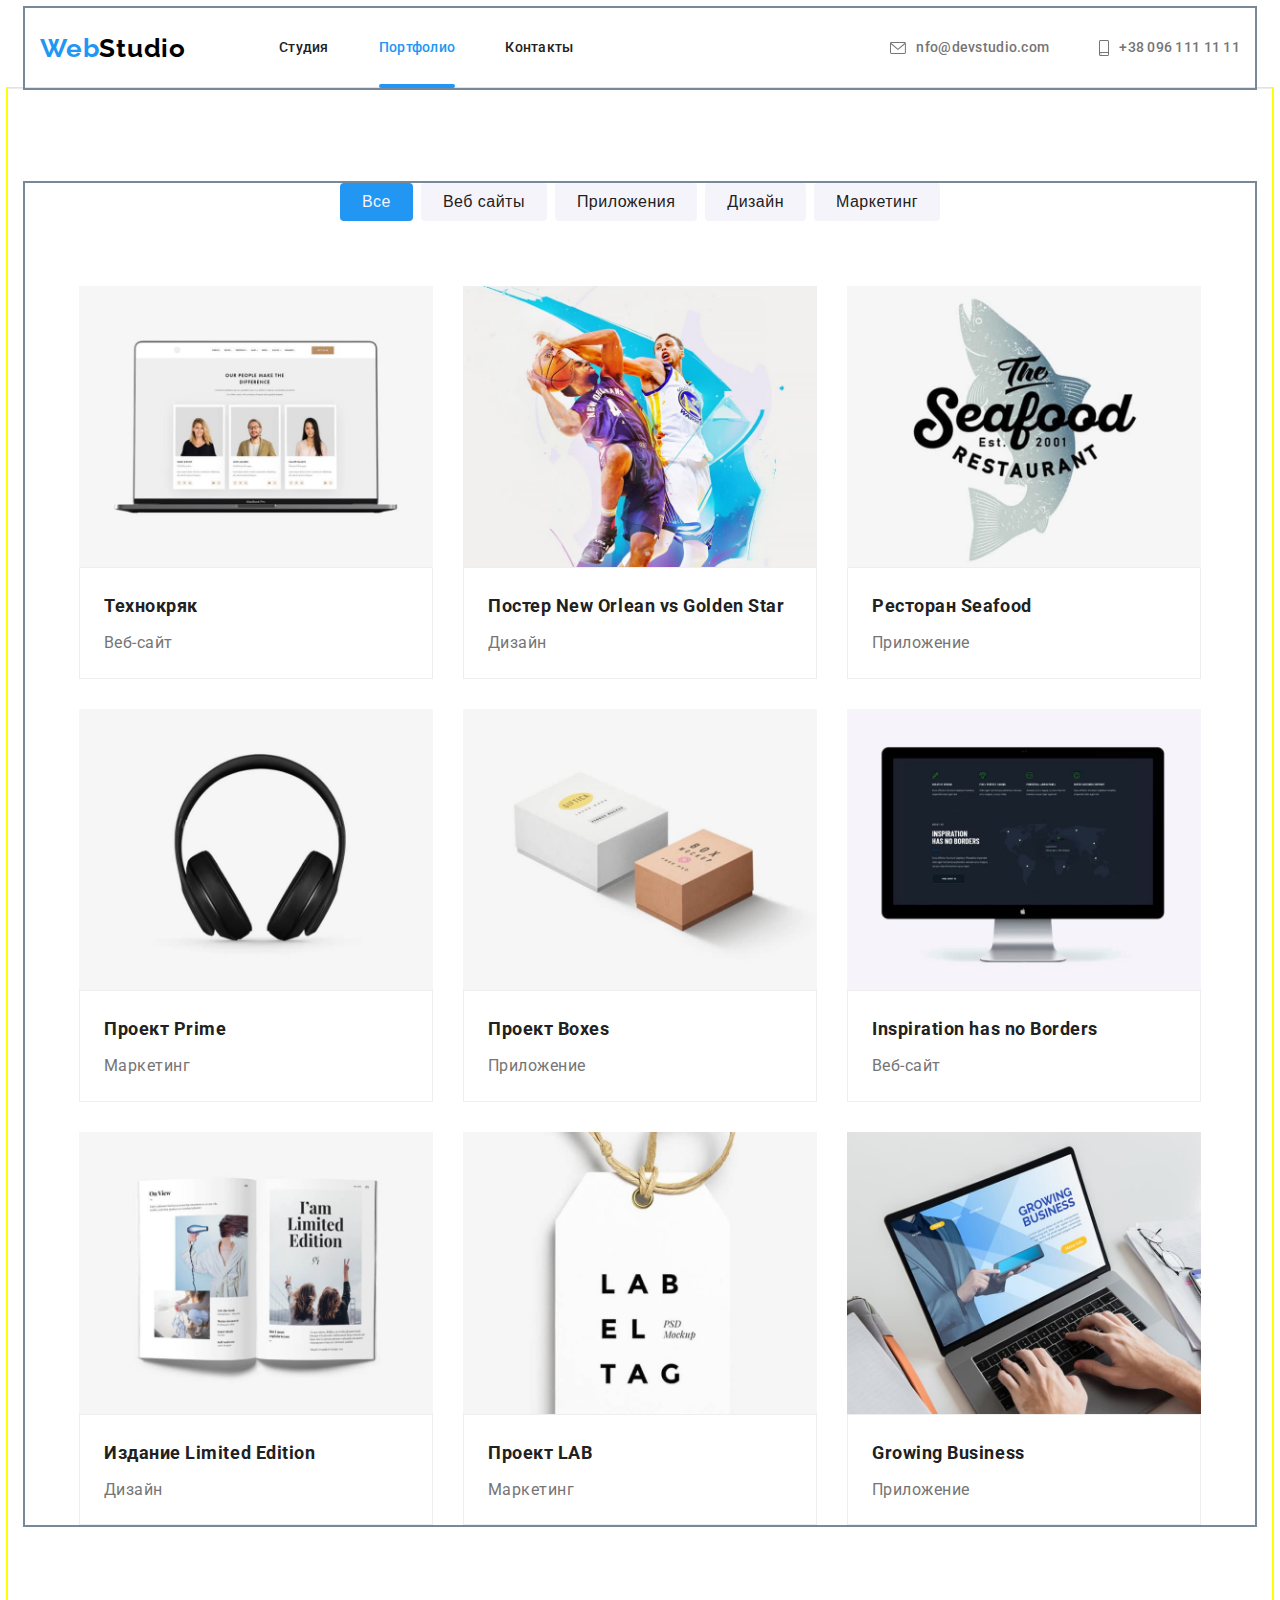
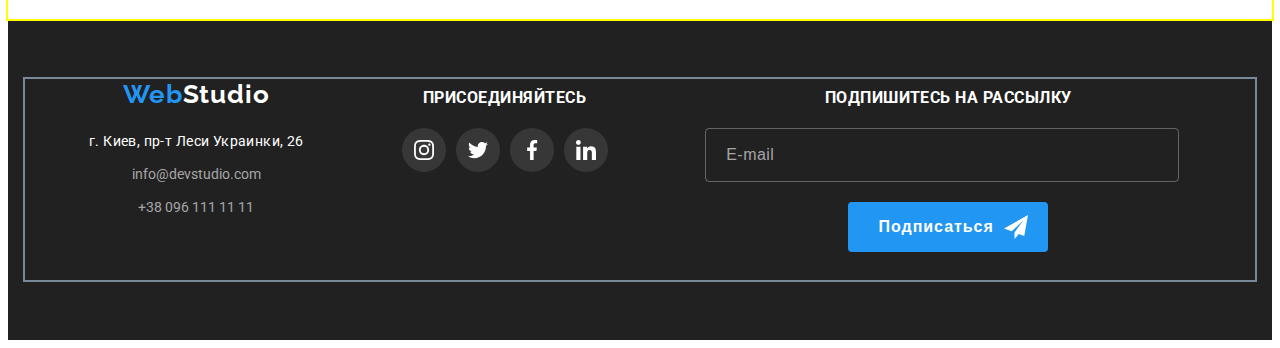
==== commit f5b31823: "портфолио" ====
--- a/portfolio.html
+++ b/portfolio.html
@@ -32,7 +32,7 @@
           </ul>
         </nav>
 
-        <div class="address">
+        <div class="address address-top">
           <ul class="list nav__address">
             <li class="address__item">
               <a href="mailto:info@devstudio.com" class="link header__contacts header__link">
@@ -48,6 +48,46 @@
                 >+38 096 111 11 11</a
               >
             </li>
+          </ul>
+        </div>
+
+        <button type="button" class="menu__button menu__button-open" data-menu-open>
+          <svg class="" width="40" height="40" aria-label="Вызов мобильного меню">
+            <use class="icon-open" href="./images/sprite.svg#menu-open"></use>
+          </svg>
+        </button>
+
+        <!-- * Мобильное меню -->
+
+        <div class="mobile-menu is-hidden" data-menu>
+          <button type="button" class="menu__button menu__button-close" data-menu-close>
+            <svg class="" width="40" height="40" aria-label="Вызов мобильного меню">
+              <use class="icon-close" href="./images/sprite.svg#menu-close"></use>
+            </svg>
+          </button>
+
+          <ul class="list mobile-menu__nav">
+            <li class="mobile-menu__nav-item">
+              <a href="./index.html" class="link mobile-menu__nav-link">Студия</a>
+            </li>
+            <li class="mobile-menu__nav-item">
+              <a href="./portfolio.html" class="link mobile-menu__nav-link mobile-menu__nav-link-current">Портфолио</a>
+            </li>
+            <li class="mobile-menu__nav-item">
+              <a href="#" class="link mobile-menu__nav-link">Контакты</a>
+            </li>
+          </ul>
+
+          <ul class="list mobile-menu__contacts">
+            <li class="mobile-menu__contacts-item"><a href="tell:380961111111" class="link mobile-menu__contacts-tell">+38 096 111 11 11</a></li>
+            <li class="mobile-menu__contacts-item"><a href="mailto:info@devstudio.com" class="link mobile-menu__contacts-mail">info@devstudio.com</a></li>
+          </ul>
+
+          <ul class="list mobile-menu__socials">
+            <li class="mobile-menu__socials-item"><a href="#" class="link mobile-menu__socials-link" target="_blank" rel="noopener noreferrer nofollow" aria-label="Instagram">Instagram</a></li>
+            <li class="mobile-menu__socials-item"><a href="#" class="link mobile-menu__socials-link" target="_blank" rel="noopener noreferrer nofollow" aria-label="Twitter">Twitter</a></li>
+            <li class="mobile-menu__socials-item"><a href="#" class="link mobile-menu__socials-link" target="_blank" rel="noopener noreferrer nofollow" aria-label="Facebook">Facebook</a></li>
+            <li class="mobile-menu__socials-item"><a href="#" class="link mobile-menu__socials-link" target="_blank" rel="noopener noreferrer nofollow" aria-label="LinkedIn">LinkedIn</a></li>
           </ul>
         </div>
       </div>
@@ -210,7 +250,7 @@
       <div class="container footer__container">
         <div>
           <a href="./index.html" class="logo footer__logo logo-light footer__link" lang="en"> <span class="logo__accent">Web</span>Studio</a>
-          <address class="address">
+          <address class="address address-bottom">
             <ul class="list footer__list">
               <li class="footer__item">
                 <a href="https://www.google.com.ua/maps/place/бул.+Леси+Украинки,+26,+Киев,+02000/@50.4265807,30.5361971,17z/data=!3m1!4b1!4m5!3m4!1s0x40d4cf0e033ecbe9:0x57a4dffefec77da0!8m2!3d50.4265807!4d30.5383858?hl=ru" class="footer__address link footer__link"> г. Киев, пр-т Леси Украинки, 26 </a>
@@ -257,8 +297,6 @@
             </li>
           </ul>
         </div>
-
-        <!-- **Форма в footer  -->
         <div class="form-inner">
           <strong class="form-inner__slogan">Подпишитесь на рассылку </strong>
           <form name="signup_form" autocomplete="on" novalidate class="form-footer">
@@ -276,5 +314,8 @@
         </div>
       </div>
     </footer>
+
+    <!-- *Подключение js -->
+    <script src="./js/mobile-menu.js"></script>
   </body>
 </html>
--- a/css/main.min.css
+++ b/css/main.min.css
@@ -1 +1 @@
-:root{--primary-background-color: #ffffff;--secondary-background-color: #f5f4fa;--hero-background-color: #2f303a;--branches-bg-color: rgba(47, 48, 58, 0.8);--modal-bg-color: rgba(0, 0, 0, 0.2);--title-color: #212121;--secondary-title-color: #ffffff;--text-color: #757575;--logo-color: #000000;--accent-color: #2196f3;--header-border-color: #ececec;--hero-hover-color: #188ce8;--footer-address-color: rgba(255, 255, 255, 0.6);--portf-btn-color: #f5f4fa;--portf-border-color: #eeeeee;--social-icon-color: #afb1b8;--social-icon-hover-color: #ffffff;--advant-icon-bg-color: #f5f4fa;--client-icon-border-color: #afb1b8;--footer-icon-bg-color: rgba(255, 255, 255, 0.1);--main-font: "Roboto", sans-serif;--accent-font: "Raleway", sans-serif;--hero-size: 44px;--hero-size-mobile: 26px;--title-size: 36px;--subtitle-size: 18px;--note-size: 16px;--text-size: 14px;--hero-weight: 900;--head-weight: 700;--secondary-weight: 500;--main-weight: 400;--timing-function: cubic-bezier(0.4, 0, 0.2, 1)}h1,h2,h3,h4,li,ul,p{margin-top:0;margin-bottom:0}a{text-decoration:none}img{display:block;width:100%;max-width:100%;height:auto}body{font-family:var(--main-font);font-style:normal;color:var(--text-color);background-color:var(--primary-background-color)}body.modal-open{overflow:hidden}.container{width:100%;margin:0 auto;padding-left:15px;padding-right:15px;outline:2px solid tomato}@media screen and (min-width: 480px){.container{width:480px;outline:2px solid blue}}@media screen and (min-width: 768px){.container{width:768px;outline:2px solid #006400}}@media screen and (min-width: 1200px){.container{width:1200px;outline:2px solid #789}}.section{padding-top:60px;padding-bottom:60px;outline:2px solid #ff0}@media screen and (min-width: 1200px){.section{padding-top:94px;padding-bottom:94px}}.section__list{display:-webkit-box;display:-ms-flexbox;display:flex;-ms-flex-wrap:wrap;flex-wrap:wrap;gap:30px}.link{font-size:14px;color:var(--title-color)}.list{padding-left:0;list-style:none}.button{font-style:inherit;cursor:pointer;border:none;border-radius:4px}.title{font-size:var(--title-size);line-height:1.17;letter-spacing:.03em;text-align:center;color:var(--title-color)}.section__title{margin-bottom:30px}@media screen and (min-width: 1200px){.section__title{margin-bottom:50px}}.menu__button{display:-webkit-inline-box;display:-ms-inline-flexbox;display:inline-flex;margin-left:auto;-webkit-box-align:center;-ms-flex-align:center;align-items:center;background-color:rgba(0,0,0,0);border:none}@media screen and (min-width: 768px){.menu__button{display:none}}.backdrop{position:fixed;top:0;left:0;width:100%;height:100%;padding:93px 15px;overflow-y:scroll;background-color:var(--modal-bg-color);-webkit-transition:visibility 500ms var(--timing-function),opacity 500ms var(--timing-function);transition:visibility 500ms var(--timing-function),opacity 500ms var(--timing-function)}.backdrop.is-hidden{opacity:0;visibility:hidden;pointer-events:none}.modal{position:relative;display:-webkit-box;display:-ms-flexbox;display:flex;-webkit-box-orient:vertical;-webkit-box-direction:normal;-ms-flex-direction:column;flex-direction:column;-webkit-transition:opacity 500ms var(--timing-function),-webkit-transform 500ms var(--timing-function);transition:opacity 500ms var(--timing-function),-webkit-transform 500ms var(--timing-function);transition:opacity 500ms var(--timing-function),transform 500ms var(--timing-function);transition:opacity 500ms var(--timing-function),transform 500ms var(--timing-function),-webkit-transform 500ms var(--timing-function);min-height:581px;padding:40px 40px;-webkit-box-shadow:0px 1px 3px rgba(0,0,0,.12),0px 1px 1px rgba(0,0,0,.14),0px 2px 1px rgba(0,0,0,.2);box-shadow:0px 1px 3px rgba(0,0,0,.12),0px 1px 1px rgba(0,0,0,.14),0px 2px 1px rgba(0,0,0,.2);border-radius:4px;background-color:var(--primary-background-color)}@media screen and (min-width: 768px){.modal{position:absolute;top:50%;left:50%;-webkit-transform:translate(-50%, -50%);transform:translate(-50%, -50%);width:450px}}.backdrop.is-hidden>.modal-wrapper{opacity:0;-webkit-transform:translate(-50%, 100%) scale(0.3);transform:translate(-50%, 100%) scale(0.3)}.modal__close{position:absolute;top:8px;right:8px;display:-webkit-box;display:-ms-flexbox;display:flex;-webkit-box-align:center;-ms-flex-align:center;align-items:center;-webkit-box-pack:center;-ms-flex-pack:center;justify-content:center;padding:0;width:30px;height:30px;cursor:pointer;border:1px solid rgba(0,0,0,.1);border-radius:50%;background-color:var(--secondary-background-color);-webkit-transition:fill 250ms var(--timing-function),border 250ms var(--timing-function);transition:fill 250ms var(--timing-function),border 250ms var(--timing-function)}.modal__close:hover,.modal__close:focus{fill:var(--accent-color);border:2px solid var(--accent-color);outline:2px solid var(--accent-color);background-color:var(--primary-background-color)}.modal__form{display:-webkit-box;display:-ms-flexbox;display:flex;-webkit-box-orient:vertical;-webkit-box-direction:normal;-ms-flex-direction:column;flex-direction:column}.modal__label{position:relative;color:var(--title-color)}.modal__title{display:-webkit-inline-box;display:-ms-inline-flexbox;display:inline-flex;-webkit-box-pack:center;-ms-flex-pack:center;justify-content:center;margin-bottom:12px;font-weight:700;font-size:20px;line-height:1.15;letter-spacing:.03em;color:#212121}.label__input{width:100%;height:40px;margin-bottom:10px;border:1px solid rgba(33,33,33,.2);border-radius:4px;padding-left:40px;-webkit-transition:border-color 300ms var(--timing-function),outline 300ms var(--timing-function);transition:border-color 300ms var(--timing-function),outline 300ms var(--timing-function)}.modal__label:hover .label__input{border-color:var(--accent-color)}.label__input:focus{border-color:var(--accent-color);outline:1px solid var(--accent-color)}.label__icon{position:absolute;top:45%;left:3%;fill:currentColor;-webkit-transition:fill 300ms var(--timing-function);transition:fill 300ms var(--timing-function)}.modal__label:hover .label__icon{fill:var(--accent-color)}.label__input:focus+.label__icon{fill:var(--accent-color)}.label__name{display:inline-block;margin-bottom:4px;font-weight:400;font-size:12px;line-height:1.15;letter-spacing:.01em;color:var(--text-color)}.label__feedback{padding:12px 16px;resize:none;width:100%;height:120px;margin-bottom:20px;border:1px solid rgba(33,33,33,.2);border-radius:4px;-webkit-transition:border-color 300ms var(--timing-function),outline 300ms var(--timing-function);transition:border-color 300ms var(--timing-function),outline 300ms var(--timing-function)}.label__feedback::-webkit-input-placeholder{font-weight:400;font-size:12px;line-height:1.15;letter-spacing:.01em;color:rgba(117,117,117,.5)}.label__feedback::-moz-placeholder{font-weight:400;font-size:12px;line-height:1.15;letter-spacing:.01em;color:rgba(117,117,117,.5)}.label__feedback:-ms-input-placeholder{font-weight:400;font-size:12px;line-height:1.15;letter-spacing:.01em;color:rgba(117,117,117,.5)}.label__feedback::-ms-input-placeholder{font-weight:400;font-size:12px;line-height:1.15;letter-spacing:.01em;color:rgba(117,117,117,.5)}.label__feedback::placeholder{font-weight:400;font-size:12px;line-height:1.15;letter-spacing:.01em;color:rgba(117,117,117,.5)}.label__feedback:focus{border-color:var(--accent-color);outline:1px solid var(--accent-color)}.modal__label:hover .label__feedback{border-color:var(--accent-color)}.modal__checkbox{display:-webkit-inline-box;display:-ms-inline-flexbox;display:inline-flex;-webkit-box-align:center;-ms-flex-align:center;align-items:center;-webkit-box-pack:center;-ms-flex-pack:center;justify-content:center;margin-bottom:30px;cursor:pointer}.checkbox__icon{margin-right:8px;border:2px solid var(--title-color);border-radius:4px;width:18px;height:18px;fill:#fff;-webkit-transition:background-color 250ms var(--timing-function),border-color 300ms var(--timing-function);transition:background-color 250ms var(--timing-function),border-color 300ms var(--timing-function)}.checkbox__label:hover .checkbox__icon{border-color:var(--accent-color)}.checkbox__input:hover+.checkbox__icon{border-color:var(--accent-color)}.checkbox__input:checked+.checkbox__icon{border-color:var(--accent-color);background-color:var(--accent-color)}.checkbox__text{margin-right:5px;font-weight:400;font-size:14px;line-height:1.71;letter-spacing:.03em;color:#757575}.checkbox__link{position:relative;font-weight:400;font-size:14px;line-height:1.71;letter-spacing:.03em;color:#2196f3}.checkbox__link::before{position:absolute;content:"";width:100%;height:1px;top:85%;background-color:var(--accent-color)}.modal__submit{position:relative;overflow:hidden;display:-webkit-box;display:-ms-flexbox;display:flex;-webkit-box-align:center;-ms-flex-align:center;align-items:center;-webkit-box-pack:center;-ms-flex-pack:center;justify-content:center;margin:0 auto;padding:10px 28px 10px 28px;min-width:200px;font-weight:var(--head-weight);font-size:var(--note-size);line-height:1.88;letter-spacing:.06em;color:var(--secondary-title-color);background-color:var(--accent-color);-webkit-transition:background-color 250ms var(--timing-function),-webkit-box-shadow 250ms var(--timing-function);transition:background-color 250ms var(--timing-function),-webkit-box-shadow 250ms var(--timing-function);transition:background-color 250ms var(--timing-function),box-shadow 250ms var(--timing-function);transition:background-color 250ms var(--timing-function),box-shadow 250ms var(--timing-function),-webkit-box-shadow 250ms var(--timing-function)}.modal__submit:hover{background-color:var(--hero-hover-color);-webkit-box-shadow:0px 3px 1px rgba(0,0,10,.2),0px 1px 2px rgba(0,0,10,.28),0px 2px 2px rgba(0,0,10,.32);box-shadow:0px 3px 1px rgba(0,0,10,.2),0px 1px 2px rgba(0,0,10,.28),0px 2px 2px rgba(0,0,10,.32)}.social{display:-webkit-box;display:-ms-flexbox;display:flex;-webkit-box-pack:center;-ms-flex-pack:center;justify-content:center;-webkit-box-align:center;-ms-flex-align:center;align-items:center}.social__link{display:-webkit-box;display:-ms-flexbox;display:flex;-webkit-box-pack:center;-ms-flex-pack:center;justify-content:center;-webkit-box-align:center;-ms-flex-align:center;align-items:center;width:44px;height:44px;border-radius:50%;-webkit-transition:background-color 250ms cubic-bezier(0.4, 0, 0.2, 1);transition:background-color 250ms cubic-bezier(0.4, 0, 0.2, 1)}.social__link:hover,.social__link:focus{background-color:var(--accent-color)}.social__item+.social__item{margin-left:10px}.social__icon{fill:var(--social-icon-color);-webkit-transition:fill 250ms cubic-bezier(0.4, 0, 0.2, 1);transition:fill 250ms cubic-bezier(0.4, 0, 0.2, 1)}.social__link:hover .social__icon,.social__link:focus .social__icon{fill:var(--social-icon-hover-color)}.social__link-light{background-color:var(--primary-background-color)}.social__link-dark{background-color:var(--footer-icon-bg-color)}.join__icon{fill:var(--secondary-title-color)}.form-inner{display:-webkit-box;display:-ms-flexbox;display:flex;-webkit-box-orient:vertical;-webkit-box-direction:normal;-ms-flex-direction:column;flex-direction:column;-webkit-box-align:center;-ms-flex-align:center;align-items:center}.form-inner__slogan{display:block;margin-bottom:20px;font-family:var(--main-font);font-weight:var(--head-weight);line-height:1.14;letter-spacing:.03em;text-transform:uppercase;color:var(--secondary-title-color)}.form-footer{display:-webkit-box;display:-ms-flexbox;display:flex;-webkit-box-orient:vertical;-webkit-box-direction:normal;-ms-flex-direction:column;flex-direction:column;-webkit-box-align:center;-ms-flex-align:center;align-items:center}@media screen and (min-width: 1200px){.form-footer{text-align:center}}@media screen and (min-width: 1200px){.form-footer__label{margin-right:12px}}.form-footer__input{min-width:358px;min-height:50px;margin-bottom:20px;padding-left:20px;background-color:rgba(0,0,0,0);font-weight:var(--main-weight);font-size:var(--note-size);line-height:1.25px;letter-spacing:.03em;cursor:pointer;border:1px solid rgba(255,255,255,.3);border-radius:4px;color:rgba(255,255,255,.6);-webkit-transition:border 250ms var(--timing-function);transition:border 250ms var(--timing-function)}.form-footer__input:hover{border:2px solid rgba(255,255,255,.7)}.form-footer__input::-webkit-input-placeholder{font-weight:var(--main-weight);font-size:var(--note-size);line-height:1.25px;letter-spacing:.03em;color:rgba(255,255,255,.6)}.form-footer__input::-moz-placeholder{font-weight:var(--main-weight);font-size:var(--note-size);line-height:1.25px;letter-spacing:.03em;color:rgba(255,255,255,.6)}.form-footer__input:-ms-input-placeholder{font-weight:var(--main-weight);font-size:var(--note-size);line-height:1.25px;letter-spacing:.03em;color:rgba(255,255,255,.6)}.form-footer__input::-ms-input-placeholder{font-weight:var(--main-weight);font-size:var(--note-size);line-height:1.25px;letter-spacing:.03em;color:rgba(255,255,255,.6)}.form-footer__input::placeholder{font-weight:var(--main-weight);font-size:var(--note-size);line-height:1.25px;letter-spacing:.03em;color:rgba(255,255,255,.6)}@media screen and (min-width: 768px){.form-footer__input{width:450px}}.form-footer__button{position:relative;display:inline-block;overflow:hidden;-webkit-box-align:center;-ms-flex-align:center;align-items:center;-webkit-box-pack:center;-ms-flex-pack:center;justify-content:center;padding:10px 52px 10px 28px;min-width:200px;font-weight:var(--head-weight);font-size:var(--note-size);line-height:1.88;letter-spacing:.06em;color:var(--secondary-title-color);background-color:var(--accent-color);-webkit-transition:background-color 350ms var(--timing-function),-webkit-box-shadow 350ms var(--timing-function);transition:background-color 350ms var(--timing-function),-webkit-box-shadow 350ms var(--timing-function);transition:background-color 350ms var(--timing-function),box-shadow 350ms var(--timing-function);transition:background-color 350ms var(--timing-function),box-shadow 350ms var(--timing-function),-webkit-box-shadow 350ms var(--timing-function)}.form-footer__button:hover,.form-footer__button:focus{background-color:var(--hero-hover-color);-webkit-box-shadow:0px 0px 4px 1px rgba(176,206,252,.5);box-shadow:0px 0px 4px 1px rgba(176,206,252,.5)}.form-footer__icon{position:absolute;top:50%;left:84%;-webkit-transform:translate(-50%, -50%);transform:translate(-50%, -50%);-webkit-transition:-webkit-transform 350ms var(--timing-function);transition:-webkit-transform 350ms var(--timing-function);transition:transform 350ms var(--timing-function);transition:transform 350ms var(--timing-function), -webkit-transform 350ms var(--timing-function);fill:var(--secondary-title-color)}.form-footer__button:hover .form-footer__icon,.form-footer__button:focus .form-footer__icon{-webkit-transform:translate(165%, -215%);transform:translate(165%, -215%)}.logo{font-family:var(--accent-font);font-weight:var(--head-weight);font-size:26px;line-height:1.19;letter-spacing:.03em}.logo-dark{color:var(--logo-color)}.logo-light{color:var(--primary-background-color)}.logo__accent{color:var(--accent-color)}.mobile-menu{display:-webkit-box;display:-ms-flexbox;display:flex;-webkit-box-orient:vertical;-webkit-box-direction:normal;-ms-flex-direction:column;flex-direction:column;position:absolute;top:0;left:0;height:500px;width:100%;padding:48px 40px;background-color:var(--primary-background-color);outline:2px dashed red}.mobile-menu__contacts{margin-top:auto}.header{position:relative;border-bottom:1px solid var(--header-border-color)}.header__logo{padding-top:24px;padding-bottom:24px}.header__container{display:-webkit-box;display:-ms-flexbox;display:flex}.nav__link{position:relative;display:block;font-weight:var(--secondary-weight);line-height:1.14;letter-spacing:.02em}.nav__link::before{position:absolute;bottom:0;left:0;content:"";width:100%;height:4px;background-color:var(--accent-color);border-radius:2px;-webkit-transform:scaleX(0);transform:scaleX(0);-webkit-transform-origin:0 0;transform-origin:0 0;-webkit-transition:-webkit-transform 250ms var(--timing-function);transition:-webkit-transform 250ms var(--timing-function);transition:transform 250ms var(--timing-function);transition:transform 250ms var(--timing-function), -webkit-transform 250ms var(--timing-function)}.nav__link:hover::before{-webkit-transform:scaleX(1);transform:scaleX(1)}.nav__link:focus::before{-webkit-transform:scaleX(1);transform:scaleX(1)}.header__link{-webkit-transition:color 250ms var(--timing-function);transition:color 250ms var(--timing-function)}.header__link:hover,.header__link:focus{color:var(--accent-color)}.header__link-current{color:var(--accent-color)}.header__link-current::after{position:absolute;bottom:0;left:0;content:"";width:100%;height:4px;background-color:var(--accent-color);border-radius:2px}.header__contacts{display:-webkit-box;display:-ms-flexbox;display:flex;-webkit-box-align:center;-ms-flex-align:center;align-items:center;font-weight:var(--secondary-weight);line-height:1.14;letter-spacing:.02em;color:var(--text-color);-webkit-transition:color 250ms cubic-bezier(0.4, 0, 0.2, 1);transition:color 250ms cubic-bezier(0.4, 0, 0.2, 1)}.nav{display:-webkit-box;display:-ms-flexbox;display:flex;-webkit-box-align:center;-ms-flex-align:center;align-items:center}.nav__list{display:none;-webkit-box-align:center;-ms-flex-align:center;align-items:center}@media screen and (min-width: 768px){.nav__list{display:-webkit-box;display:-ms-flexbox;display:flex}}@media screen and (min-width: 1200px){.nav__list{display:-webkit-box;display:-ms-flexbox;display:flex}}.nav__address{display:none;-webkit-box-align:center;-ms-flex-align:center;align-items:center}@media screen and (min-width: 768px){.nav__address{display:-webkit-box;display:-ms-flexbox;display:flex;-webkit-box-orient:vertical;-webkit-box-direction:normal;-ms-flex-direction:column;flex-direction:column;-webkit-box-align:start;-ms-flex-align:start;align-items:flex-start}}@media screen and (min-width: 1200px){.nav__address{-webkit-box-orient:horizontal;-webkit-box-direction:normal;-ms-flex-direction:row;flex-direction:row;display:-webkit-box;display:-ms-flexbox;display:flex}}.nav__link{padding-top:32px;padding-bottom:32px}.nav__list{margin-left:93px}.nav__item:not(:last-child){margin-right:50px}@media screen and (min-width: 1200px){.header__contacts{padding-top:32px;padding-bottom:32px}}.address__item:not(:last-child){margin-bottom:10px}@media screen and (min-width: 1200px){.address__item:not(:last-child){margin-bottom:0;margin-right:50px}}.address{font-style:inherit}.address-top{margin-left:auto;padding-top:21px;padding-bottom:21px}@media screen and (min-width: 1200px){.address-top{padding-top:0;padding-bottom:0}}.header__icon{margin-right:10px;fill:currentColor}.header__contacts:hover .header__icon{fill:currentColor}.header__contacts:focus .header__icon{fill:currentColor}.hero{margin:0 auto;padding-top:118px;padding-bottom:118px;background-color:var(--hero-background-color);background-image:-webkit-gradient(linear, left top, right top, from(rgba(47, 48, 58, 0.4)), to(rgba(47, 48, 58, 0.4))),url(../images/bground.jpg);background-image:linear-gradient(to right, rgba(47, 48, 58, 0.4), rgba(47, 48, 58, 0.4)),url(../images/bground.jpg);height:400px;background-size:cover;background-position:center}@media screen and (min-width: 768px){.hero{max-width:768px}}@media screen and (min-width: 1200px){.hero{max-width:1600px;height:600px;padding-top:200px;padding-bottom:200px}}.hero__title{margin:0 auto 30px;text-align:center;width:100%;font-weight:var(--hero-weight);font-size:var(--hero-size-mobile);line-height:1.62;letter-spacing:.06em;text-transform:uppercase;color:var(--secondary-title-color)}@media screen and (min-width: 768px){.hero__title{width:360px}}@media screen and (min-width: 1200px){.hero__title{width:696px;font-size:var(--hero-size);line-height:1.36}}.hero__button{position:relative;overflow:hidden;display:-webkit-box;display:-ms-flexbox;display:flex;-webkit-box-align:center;-ms-flex-align:center;align-items:center;-webkit-box-pack:center;-ms-flex-pack:center;justify-content:center;margin:0 auto;padding:10px 24px 10px 24px;min-width:200px;font-weight:var(--head-weight);font-size:var(--note-size);line-height:1.62;letter-spacing:.06em;color:var(--secondary-title-color);background-color:var(--accent-color);-webkit-transition:background-color 250ms var(--timing-function);transition:background-color 250ms var(--timing-function)}.hero__button:hover,.hero__button:focus{background-color:var(--hero-hover-color)}@media screen and (min-width: 1200px){.hero__button{padding:10px 28px 10px 52px}}.hero__icon{display:none;position:absolute;top:50%;left:15%;-webkit-transform:translate(-50%, -50%);transform:translate(-50%, -50%);-webkit-transition:-webkit-transform 250ms var(--timing-function);transition:-webkit-transform 250ms var(--timing-function);transition:transform 250ms var(--timing-function);transition:transform 250ms var(--timing-function), -webkit-transform 250ms var(--timing-function);fill:var(--secondary-title-color)}.hero__button:hover .hero__icon{-webkit-transform:translate(-55%, -195%);transform:translate(-55%, -195%)}@media screen and (min-width: 1200px){.hero__icon{display:block}}.hero__icon-hovered{position:absolute;top:50%;left:15%;-webkit-transform:translate(-54%, 90%);transform:translate(-54%, 90%);-webkit-transition:-webkit-transform 250ms var(--timing-function);transition:-webkit-transform 250ms var(--timing-function);transition:transform 250ms var(--timing-function);transition:transform 250ms var(--timing-function), -webkit-transform 250ms var(--timing-function);fill:var(--secondary-title-color)}.hero__button:hover .hero__icon-hovered{-webkit-transform:translate(-55%, -50%);transform:translate(-55%, -50%)}.advant__inner{display:-webkit-box;display:-ms-flexbox;display:flex;-webkit-box-align:center;-ms-flex-align:center;align-items:center;-webkit-box-pack:center;-ms-flex-pack:center;justify-content:center;margin-bottom:30px;width:100%;height:120px;background-color:var(--advant-icon-bg-color);border-radius:4px}.advant__title{margin-bottom:10px;text-align:center;font-weight:var(--head-weight);font-size:var(--text-size);line-height:1.14;text-transform:uppercase;letter-spacing:.03em;color:var(--title-color)}@media screen and (min-width: 768px){.advant__title{text-align:left}}.advant__item{width:100%;outline:2px solid #ff0}@media screen and (min-width: 768px){.advant__item{width:calc((100% - 30px)/2);margin-bottom:0}}@media screen and (min-width: 1200px){.advant__item{-ms-flex-preferred-size:calc(25% - 23px);flex-basis:calc(25% - 23px)}}.advant__text{font-size:var(--text-size);line-height:1.71;letter-spacing:.03em}.branches{display:none;padding-top:0}@media screen and (min-width: 1200px){.branches{display:-webkit-box;display:-ms-flexbox;display:flex}}.brunches__text-inner{display:-webkit-box;display:-ms-flexbox;display:flex;position:absolute;width:100%;height:70px;-webkit-box-pack:center;-ms-flex-pack:center;justify-content:center;-webkit-box-align:center;-ms-flex-align:center;align-items:center;bottom:0px;background:var(--branches-bg-color)}.brunches__text{display:inline-block;font-weight:var(--head-weight);font-size:var(--text-size);line-height:1.14;letter-spacing:.03em;text-transform:uppercase;color:var(--secondary-title-color)}.branches__item{position:relative;min-width:270px;-ms-flex-preferred-size:calc(33.3333333333% - 20px);flex-basis:calc(33.3333333333% - 20px)}.team{background-color:var(--secondary-background-color)}.team__item{width:100%;-webkit-box-shadow:0px 1px 3px rgba(0,0,0,.12),0px 1px 1px rgba(0,0,0,.14),0px 2px 1px rgba(0,0,0,.2);box-shadow:0px 1px 3px rgba(0,0,0,.12),0px 1px 1px rgba(0,0,0,.14),0px 2px 1px rgba(0,0,0,.2);border-radius:0px 0px 4px 4px;background-color:var(--primary-background-color);outline:2px solid #ff0}@media screen and (min-width: 768px){.team__item{width:calc((100% - 30px)/2)}}@media screen and (min-width: 1200px){.team__item{width:calc((100% - 90px)/4)}}.team__info{padding-top:30px;padding-bottom:24px}@media screen and (min-width: 1200px){.team__info{padding-bottom:30px}}.team__name{margin-bottom:10px;font-weight:var(--secondary-weight);font-size:var(--note-size);line-height:1.18;letter-spacing:.03em;text-align:center;color:var(--title-color)}.team__descr{margin-bottom:16px;font-size:var(--note-size);line-height:1.18;letter-spacing:.03em;text-align:center;color:var(--text-color)}.client__list{display:-webkit-box;display:-ms-flexbox;display:flex;-ms-flex-wrap:wrap;flex-wrap:wrap;gap:30px}.client__item{width:calc((100% - 30px)/2)}@media screen and (min-width: 768px){.client__item{width:calc((100% - 60px)/3)}}@media screen and (min-width: 768px)and (min-width: 1200px){.client__item{width:calc((100% - 150px)/6)}}.client__link{display:-webkit-box;display:-ms-flexbox;display:flex;-webkit-box-pack:center;-ms-flex-pack:center;justify-content:center;-webkit-box-align:center;-ms-flex-align:center;align-items:center;width:100%;height:92px;border:1px solid var(--social-icon-color);fill:var(--social-icon-color);border-radius:4px;-webkit-transition:border 250ms cubic-bezier(0.4, 0, 0.2, 1);transition:border 250ms cubic-bezier(0.4, 0, 0.2, 1)}.client__link:hover,.client__link:focus{border-color:var(--accent-color)}.client__icon{-webkit-transition:fill 250ms cubic-bezier(0.4, 0, 0.2, 1);transition:fill 250ms cubic-bezier(0.4, 0, 0.2, 1)}.client__link:hover .client__icon,.client__link:focus .client__icon{fill:var(--accent-color)}.footer{padding-top:60px;padding-bottom:60px;background-color:var(--title-color)}.footer__container{-webkit-box-align:baseline;-ms-flex-align:baseline;align-items:baseline}@media screen and (min-width: 768px){.footer__container{display:-webkit-box;display:-ms-flexbox;display:flex;-ms-flex-wrap:wrap;flex-wrap:wrap;-ms-flex-pack:distribute;justify-content:space-around}}.footer__logo{display:block;text-align:center;margin-bottom:20px}.footer__item{display:block}.footer__item:not(:last-child){margin-bottom:8px}@media screen and (min-width: 1200px){.footer__item:not(:last-child){margin-bottom:9px}}.address-bottom{text-align:center;margin-bottom:60px}.footer__address{line-height:1.71;letter-spacing:.03em;color:var(--primary-background-color)}.footer__contacts{line-height:1.71;color:var(--footer-address-color)}.footer__link{-webkit-transition:color 250ms cubic-bezier(0.4, 0, 0.2, 1);transition:color 250ms cubic-bezier(0.4, 0, 0.2, 1)}.footer__link:hover,.footer__link:focus{color:var(--accent-color)}.footer__inner{display:block;width:206px;margin:0 auto 60px}@media screen and (min-width: 768px){.footer__inner{margin:0}}.footer__slogan{text-align:center;margin-bottom:20px;font-family:var(--main-font);font-weight:var(--head-weight);line-height:1.14;letter-spacing:.03em;text-transform:uppercase;color:var(--secondary-title-color)}.filter__btn{padding:6px 22px;font-weight:var(--secondary-weight);font-size:var(--note-size);line-height:1.62;text-align:center;letter-spacing:.03em;color:var(--title-color);background-color:var(--secondary-background-color);-webkit-transition:color 250ms var(--timing-function),background-color 250ms var(--timing-function),-webkit-box-shadow 250ms var(--timing-function);transition:color 250ms var(--timing-function),background-color 250ms var(--timing-function),-webkit-box-shadow 250ms var(--timing-function);transition:color 250ms var(--timing-function),background-color 250ms var(--timing-function),box-shadow 250ms var(--timing-function);transition:color 250ms var(--timing-function),background-color 250ms var(--timing-function),box-shadow 250ms var(--timing-function),-webkit-box-shadow 250ms var(--timing-function)}.filter__btn:hover,.filter__btn:focus{background-color:var(--accent-color);color:var(--primary-background-color);-webkit-box-shadow:0px 3px 1px rgba(0,0,0,.1),0px 1px 2px rgba(0,0,0,.08),0px 2px 2px rgba(0,0,0,.12);box-shadow:0px 3px 1px rgba(0,0,0,.1),0px 1px 2px rgba(0,0,0,.08),0px 2px 2px rgba(0,0,0,.12)}.filter__btn:focus{outline:2px solid rgba(29,28,28,.521)}.filter__btn-current{color:var(--portf-btn-color);background-color:var(--accent-color)}.filter__list{margin-bottom:50px;display:-webkit-box;display:-ms-flexbox;display:flex;-webkit-box-pack:center;-ms-flex-pack:center;justify-content:center;-ms-flex-wrap:wrap;flex-wrap:wrap}.filter__item:not(:last-child){margin-right:8px}.cards__list{display:-webkit-box;display:-ms-flexbox;display:flex;-webkit-box-pack:center;-ms-flex-pack:center;justify-content:center;-ms-flex-wrap:wrap;flex-wrap:wrap;gap:30px}.cards__item{-webkit-transition:-webkit-box-shadow 250ms var(--timing-function);transition:-webkit-box-shadow 250ms var(--timing-function);transition:box-shadow 250ms var(--timing-function);transition:box-shadow 250ms var(--timing-function), -webkit-box-shadow 250ms var(--timing-function)}.cards__item:hover{-webkit-box-shadow:0px 1px 1px rgba(0,0,0,.12),0px 4px 4px rgba(0,0,0,.06),1px 4px 6px rgba(0,0,0,.16);box-shadow:0px 1px 1px rgba(0,0,0,.12),0px 4px 4px rgba(0,0,0,.06),1px 4px 6px rgba(0,0,0,.16)}.cards__link{display:block;-webkit-transition:-webkit-box-shadow 250ms var(--timing-function);transition:-webkit-box-shadow 250ms var(--timing-function);transition:box-shadow 250ms var(--timing-function);transition:box-shadow 250ms var(--timing-function), -webkit-box-shadow 250ms var(--timing-function)}.cards__link:focus{outline:2px solid rgba(29,28,28,.274);-webkit-box-shadow:0px 1px 1px rgba(0,0,0,.12),0px 4px 4px rgba(0,0,0,.06),1px 4px 6px rgba(0,0,0,.16);box-shadow:0px 1px 1px rgba(0,0,0,.12),0px 4px 4px rgba(0,0,0,.06),1px 4px 6px rgba(0,0,0,.16)}.cards__name{margin-bottom:4px;font-weight:var(--head-weight);font-size:var(--subtitle-size);line-height:2;letter-spacing:.03em;color:var(--title-color)}.cards__descr{font-size:var(--note-size);line-height:1.87;letter-spacing:.03em;color:var(--text-color)}.cards__border{padding-top:20px;padding-bottom:20px;padding-left:24px;padding-right:24px;border:1px solid var(--portf-border-color)}.cards__dropdown{position:relative;overflow:hidden}.dropdown__text-hover{position:absolute;left:0;top:0;width:370px;height:294px;padding:63px 24px;font-weight:400;font-size:18px;line-height:1.56;color:#fff;background:rgba(33,150,243,.9);-webkit-transform:translateY(102%);transform:translateY(102%);-webkit-transition:-webkit-transform 250ms var(--timing-function);transition:-webkit-transform 250ms var(--timing-function);transition:transform 250ms var(--timing-function);transition:transform 250ms var(--timing-function), -webkit-transform 250ms var(--timing-function)}.cards__item:hover .dropdown__text-hover{-webkit-transform:translateY(0);transform:translateY(0)}.cards__link:focus .dropdown__text-hover{-webkit-transform:translateY(0);transform:translateY(0)}.visually-hidden{position:absolute;white-space:nowrap;width:1px;height:1px;overflow:hidden;border:0;padding:0;clip:rect(0 0 0 0);-webkit-clip-path:inset(50%);clip-path:inset(50%);margin:-1px}/*# sourceMappingURL=main.min.css.map */+:root{--primary-background-color: #ffffff;--secondary-background-color: #f5f4fa;--hero-background-color: #2f303a;--branches-bg-color: rgba(47, 48, 58, 0.8);--modal-bg-color: rgba(0, 0, 0, 0.2);--title-color: #212121;--secondary-title-color: #ffffff;--text-color: #757575;--logo-color: #000000;--accent-color: #2196f3;--header-border-color: #ececec;--hero-hover-color: #188ce8;--footer-address-color: rgba(255, 255, 255, 0.6);--portf-btn-color: #f5f4fa;--portf-border-color: #eeeeee;--social-icon-color: #afb1b8;--social-icon-hover-color: #ffffff;--advant-icon-bg-color: #f5f4fa;--client-icon-border-color: #afb1b8;--footer-icon-bg-color: rgba(255, 255, 255, 0.1);--main-font: "Roboto", sans-serif;--accent-font: "Raleway", sans-serif;--hero-size: 44px;--hero-size-mobile: 26px;--title-size: 36px;--subtitle-size: 18px;--note-size: 16px;--text-size: 14px;--hero-weight: 900;--head-weight: 700;--secondary-weight: 500;--main-weight: 400;--timing-function: cubic-bezier(0.4, 0, 0.2, 1)}h1,h2,h3,h4,li,ul,p{margin-top:0;margin-bottom:0}a{text-decoration:none}img{display:block;width:100%;max-width:100%;height:auto}body{font-family:var(--main-font);font-style:normal;color:var(--text-color);background-color:var(--primary-background-color)}body.modal-open{overflow:hidden}.container{width:100%;margin:0 auto;padding-left:15px;padding-right:15px;outline:2px solid tomato}@media screen and (min-width: 480px){.container{width:480px;outline:2px solid blue}}@media screen and (min-width: 767px){.container{width:768px;outline:2px solid #006400}}@media screen and (min-width: 1200px){.container{width:1200px;outline:2px solid #789}}.section{padding-top:60px;padding-bottom:60px;outline:2px solid #ff0}@media screen and (min-width: 1200px){.section{padding-top:94px;padding-bottom:94px}}.section__list{display:-webkit-box;display:-ms-flexbox;display:flex;-ms-flex-wrap:wrap;flex-wrap:wrap;gap:30px}.link{font-size:14px;color:var(--title-color)}.list{padding-left:0;list-style:none}.button{font-style:inherit;cursor:pointer;border:none;border-radius:4px}.title{font-size:var(--title-size);line-height:1.17;letter-spacing:.03em;text-align:center;color:var(--title-color)}.section__title{margin-bottom:30px}@media screen and (min-width: 1200px){.section__title{margin-bottom:50px}}.backdrop{position:fixed;top:0;left:0;width:100%;height:100%;padding:93px 15px;overflow-y:scroll;background-color:var(--modal-bg-color);-webkit-transition:visibility 500ms var(--timing-function),opacity 500ms var(--timing-function);transition:visibility 500ms var(--timing-function),opacity 500ms var(--timing-function)}.backdrop.is-hidden{opacity:0;visibility:hidden;pointer-events:none}.modal{position:absolute;top:50%;left:50%;-webkit-transform:translate(-50%, -50%);transform:translate(-50%, -50%);display:-webkit-box;display:-ms-flexbox;display:flex;-webkit-box-orient:vertical;-webkit-box-direction:normal;-ms-flex-direction:column;flex-direction:column;-webkit-transition:opacity 500ms var(--timing-function),-webkit-transform 500ms var(--timing-function);transition:opacity 500ms var(--timing-function),-webkit-transform 500ms var(--timing-function);transition:opacity 500ms var(--timing-function),transform 500ms var(--timing-function);transition:opacity 500ms var(--timing-function),transform 500ms var(--timing-function),-webkit-transform 500ms var(--timing-function);width:100%;min-height:581px;padding:40px 40px;-webkit-box-shadow:0px 1px 3px rgba(0,0,0,.12),0px 1px 1px rgba(0,0,0,.14),0px 2px 1px rgba(0,0,0,.2);box-shadow:0px 1px 3px rgba(0,0,0,.12),0px 1px 1px rgba(0,0,0,.14),0px 2px 1px rgba(0,0,0,.2);border-radius:4px;background-color:var(--primary-background-color)}@media screen and (max-width: 479px){.modal{top:65%}}@media screen and (min-width: 480px)and (max-width: 1200px){.modal{width:450px}}@media screen and (min-width: 1200px){.modal{width:528px}}.backdrop.is-hidden>.modal-wrapper{opacity:0;-webkit-transform:translate(-50%, 100%) scale(0.3);transform:translate(-50%, 100%) scale(0.3)}.modal__close{position:absolute;top:8px;right:8px;display:-webkit-box;display:-ms-flexbox;display:flex;-webkit-box-align:center;-ms-flex-align:center;align-items:center;-webkit-box-pack:center;-ms-flex-pack:center;justify-content:center;padding:0;width:30px;height:30px;cursor:pointer;border:1px solid rgba(0,0,0,.1);border-radius:50%;background-color:var(--secondary-background-color);-webkit-transition:fill 250ms var(--timing-function),border 250ms var(--timing-function);transition:fill 250ms var(--timing-function),border 250ms var(--timing-function)}.modal__close:hover,.modal__close:focus{fill:var(--accent-color);border:2px solid var(--accent-color);outline:2px solid var(--accent-color);background-color:var(--primary-background-color)}.modal__form{display:-webkit-box;display:-ms-flexbox;display:flex;-webkit-box-orient:vertical;-webkit-box-direction:normal;-ms-flex-direction:column;flex-direction:column}.modal__label{position:relative;color:var(--title-color)}.modal__title{display:-webkit-inline-box;display:-ms-inline-flexbox;display:inline-flex;-webkit-box-pack:center;-ms-flex-pack:center;justify-content:center;margin-bottom:12px;font-weight:700;font-size:20px;line-height:1.15;letter-spacing:.03em;text-align:center;color:#212121}@media screen and (max-width: 479px){.modal__title{margin-bottom:6px;font-size:16px}}@media screen and (min-width: 480px)and (max-width: 1200px){.modal__title{line-height:1.5}}.label__input{width:100%;height:40px;margin-bottom:10px;border:1px solid rgba(33,33,33,.2);border-radius:4px;padding-left:40px;-webkit-transition:border-color 300ms var(--timing-function),outline 300ms var(--timing-function);transition:border-color 300ms var(--timing-function),outline 300ms var(--timing-function)}@media screen and (max-width: 479px){.label__input{margin-bottom:5px}}.modal__label:hover .label__input{border-color:var(--accent-color)}.label__input:focus{border-color:var(--accent-color);outline:1px solid var(--accent-color)}.label__icon{position:absolute;top:45%;left:3%;fill:currentColor;-webkit-transition:fill 300ms var(--timing-function);transition:fill 300ms var(--timing-function)}.modal__label:hover .label__icon{fill:var(--accent-color)}.label__input:focus+.label__icon{fill:var(--accent-color)}.label__name{display:inline-block;margin-bottom:4px;font-weight:400;font-size:12px;line-height:1.15;letter-spacing:.01em;color:var(--text-color)}.label__feedback{padding:12px 16px;resize:none;width:100%;height:120px;margin-bottom:20px;border:1px solid rgba(33,33,33,.2);border-radius:4px;-webkit-transition:border-color 300ms var(--timing-function),outline 300ms var(--timing-function);transition:border-color 300ms var(--timing-function),outline 300ms var(--timing-function)}@media screen and (max-width: 479px){.label__feedback{height:100px;margin-bottom:6px}}.label__feedback::-webkit-input-placeholder{font-weight:400;font-size:12px;line-height:1.15;letter-spacing:.01em;color:rgba(117,117,117,.5)}.label__feedback::-moz-placeholder{font-weight:400;font-size:12px;line-height:1.15;letter-spacing:.01em;color:rgba(117,117,117,.5)}.label__feedback:-ms-input-placeholder{font-weight:400;font-size:12px;line-height:1.15;letter-spacing:.01em;color:rgba(117,117,117,.5)}.label__feedback::-ms-input-placeholder{font-weight:400;font-size:12px;line-height:1.15;letter-spacing:.01em;color:rgba(117,117,117,.5)}.label__feedback::placeholder{font-weight:400;font-size:12px;line-height:1.15;letter-spacing:.01em;color:rgba(117,117,117,.5)}.label__feedback:focus{border-color:var(--accent-color);outline:1px solid var(--accent-color)}.modal__label:hover .label__feedback{border-color:var(--accent-color)}.modal__checkbox{display:-webkit-inline-box;display:-ms-inline-flexbox;display:inline-flex;-webkit-box-align:center;-ms-flex-align:center;align-items:center;-webkit-box-pack:center;-ms-flex-pack:center;justify-content:center;margin-bottom:30px;cursor:pointer}@media screen and (max-width: 479px){.modal__checkbox{-ms-flex-wrap:wrap;flex-wrap:wrap;margin-bottom:10px}}.checkbox__icon{margin-right:8px;border:2px solid var(--title-color);border-radius:4px;width:15px;height:16px;fill:#fff;-webkit-transition:background-color 250ms var(--timing-function),border-color 300ms var(--timing-function);transition:background-color 250ms var(--timing-function),border-color 300ms var(--timing-function)}@media screen and (min-width: 1200px){.checkbox__icon{width:18px;height:18px}}.checkbox__label:hover .checkbox__icon{border-color:var(--accent-color)}.checkbox__input:hover+.checkbox__icon{border-color:var(--accent-color)}.checkbox__input:checked+.checkbox__icon{border-color:var(--accent-color);background-color:var(--accent-color)}.checkbox__text{margin-right:5px;font-weight:400;font-size:14px;line-height:1.71;letter-spacing:.03em;color:#757575}@media screen and (max-width: 479px){.checkbox__text{text-align:center}}@media screen and (min-width: 480px)and (max-width: 1200px){.checkbox__text{font-size:12px;line-height:1.16}}.checkbox__link{position:relative;font-weight:400;font-size:14px;line-height:1.71;letter-spacing:.03em;color:#2196f3}@media screen and (min-width: 480px)and (max-width: 1200px){.checkbox__link{font-size:12px;line-height:1.16}}.checkbox__link::before{position:absolute;content:"";width:100%;height:1px;top:85%;background-color:var(--accent-color)}.modal__submit{position:relative;overflow:hidden;display:-webkit-box;display:-ms-flexbox;display:flex;-webkit-box-align:center;-ms-flex-align:center;align-items:center;-webkit-box-pack:center;-ms-flex-pack:center;justify-content:center;margin:0 auto;padding:10px 28px 10px 28px;min-width:200px;font-weight:var(--head-weight);font-size:var(--note-size);line-height:1.88;letter-spacing:.06em;color:var(--secondary-title-color);background-color:var(--accent-color);-webkit-transition:background-color 250ms var(--timing-function),-webkit-box-shadow 250ms var(--timing-function);transition:background-color 250ms var(--timing-function),-webkit-box-shadow 250ms var(--timing-function);transition:background-color 250ms var(--timing-function),box-shadow 250ms var(--timing-function);transition:background-color 250ms var(--timing-function),box-shadow 250ms var(--timing-function),-webkit-box-shadow 250ms var(--timing-function)}@media screen and (max-width: 479px){.modal__submit{padding:5px 14px 5px 14px}}.modal__submit:hover{background-color:var(--hero-hover-color);-webkit-box-shadow:0px 3px 1px rgba(0,0,10,.2),0px 1px 2px rgba(0,0,10,.28),0px 2px 2px rgba(0,0,10,.32);box-shadow:0px 3px 1px rgba(0,0,10,.2),0px 1px 2px rgba(0,0,10,.28),0px 2px 2px rgba(0,0,10,.32)}.social{display:-webkit-box;display:-ms-flexbox;display:flex;-webkit-box-pack:center;-ms-flex-pack:center;justify-content:center;-webkit-box-align:center;-ms-flex-align:center;align-items:center}.social__link{display:-webkit-box;display:-ms-flexbox;display:flex;-webkit-box-pack:center;-ms-flex-pack:center;justify-content:center;-webkit-box-align:center;-ms-flex-align:center;align-items:center;width:44px;height:44px;border-radius:50%;-webkit-transition:background-color 250ms cubic-bezier(0.4, 0, 0.2, 1);transition:background-color 250ms cubic-bezier(0.4, 0, 0.2, 1)}.social__link:hover,.social__link:focus{background-color:var(--accent-color)}.social__item+.social__item{margin-left:10px}.social__icon{fill:var(--social-icon-color);-webkit-transition:fill 250ms cubic-bezier(0.4, 0, 0.2, 1);transition:fill 250ms cubic-bezier(0.4, 0, 0.2, 1)}.social__link:hover .social__icon,.social__link:focus .social__icon{fill:var(--social-icon-hover-color)}.social__link-light{background-color:var(--primary-background-color)}.social__link-dark{background-color:var(--footer-icon-bg-color)}.join__icon{fill:var(--secondary-title-color)}.form-inner{display:-webkit-box;display:-ms-flexbox;display:flex;-webkit-box-orient:vertical;-webkit-box-direction:normal;-ms-flex-direction:column;flex-direction:column;-webkit-box-align:center;-ms-flex-align:center;align-items:center}.form-inner__slogan{display:block;margin-bottom:20px;font-family:var(--main-font);font-weight:var(--head-weight);line-height:1.14;letter-spacing:.03em;text-transform:uppercase;color:var(--secondary-title-color)}.form-footer{width:100%;display:-webkit-box;display:-ms-flexbox;display:flex;-webkit-box-orient:vertical;-webkit-box-direction:normal;-ms-flex-direction:column;flex-direction:column;-webkit-box-align:center;-ms-flex-align:center;align-items:center}@media screen and (min-width: 1200px){.form-footer{text-align:center}}.form-footer__label{width:100%}@media screen and (min-width: 1200px){.form-footer__label{margin-right:12px}}.form-footer__input{width:100%;min-height:50px;margin-bottom:20px;padding-left:20px;background-color:rgba(0,0,0,0);font-weight:var(--main-weight);font-size:var(--note-size);line-height:1.25px;letter-spacing:.03em;cursor:pointer;border:1px solid rgba(255,255,255,.3);border-radius:4px;color:rgba(255,255,255,.6);-webkit-transition:border 250ms var(--timing-function);transition:border 250ms var(--timing-function)}.form-footer__input:hover{border:2px solid rgba(255,255,255,.7)}.form-footer__input::-webkit-input-placeholder{font-weight:var(--main-weight);font-size:var(--note-size);line-height:1.25px;letter-spacing:.03em;color:rgba(255,255,255,.6)}.form-footer__input::-moz-placeholder{font-weight:var(--main-weight);font-size:var(--note-size);line-height:1.25px;letter-spacing:.03em;color:rgba(255,255,255,.6)}.form-footer__input:-ms-input-placeholder{font-weight:var(--main-weight);font-size:var(--note-size);line-height:1.25px;letter-spacing:.03em;color:rgba(255,255,255,.6)}.form-footer__input::-ms-input-placeholder{font-weight:var(--main-weight);font-size:var(--note-size);line-height:1.25px;letter-spacing:.03em;color:rgba(255,255,255,.6)}.form-footer__input::placeholder{font-weight:var(--main-weight);font-size:var(--note-size);line-height:1.25px;letter-spacing:.03em;color:rgba(255,255,255,.6)}@media screen and (min-width: 767px){.form-footer__input{width:450px}}.form-footer__button{position:relative;display:inline-block;overflow:hidden;-webkit-box-align:center;-ms-flex-align:center;align-items:center;-webkit-box-pack:center;-ms-flex-pack:center;justify-content:center;padding:10px 52px 10px 28px;min-width:200px;font-weight:var(--head-weight);font-size:var(--note-size);line-height:1.88;letter-spacing:.06em;color:var(--secondary-title-color);background-color:var(--accent-color);-webkit-transition:background-color 350ms var(--timing-function),-webkit-box-shadow 350ms var(--timing-function);transition:background-color 350ms var(--timing-function),-webkit-box-shadow 350ms var(--timing-function);transition:background-color 350ms var(--timing-function),box-shadow 350ms var(--timing-function);transition:background-color 350ms var(--timing-function),box-shadow 350ms var(--timing-function),-webkit-box-shadow 350ms var(--timing-function)}.form-footer__button:hover,.form-footer__button:focus{background-color:var(--hero-hover-color);-webkit-box-shadow:0px 0px 4px 1px rgba(176,206,252,.5);box-shadow:0px 0px 4px 1px rgba(176,206,252,.5)}.form-footer__icon{position:absolute;top:50%;left:84%;-webkit-transform:translate(-50%, -50%);transform:translate(-50%, -50%);-webkit-transition:-webkit-transform 350ms var(--timing-function);transition:-webkit-transform 350ms var(--timing-function);transition:transform 350ms var(--timing-function);transition:transform 350ms var(--timing-function), -webkit-transform 350ms var(--timing-function);fill:var(--secondary-title-color)}.form-footer__button:hover .form-footer__icon,.form-footer__button:focus .form-footer__icon{-webkit-transform:translate(165%, -215%);transform:translate(165%, -215%)}.logo{font-family:var(--accent-font);font-weight:var(--head-weight);font-size:26px;line-height:1.19;letter-spacing:.03em}.logo-dark{color:var(--logo-color)}.logo-light{color:var(--primary-background-color)}.logo__accent{color:var(--accent-color)}.mobile-menu{display:-webkit-box;display:-ms-flexbox;display:flex;-webkit-box-orient:vertical;-webkit-box-direction:normal;-ms-flex-direction:column;flex-direction:column;position:fixed;z-index:1;top:0;left:0;height:100%;width:100%;padding:48px 40px;background-color:var(--primary-background-color);outline:2px dashed red}@media screen and (max-width: 450px){.mobile-menu{padding:8px 40px}}.mobile-menu.is-hidden{display:none}.mobile-menu__contacts{margin-top:auto;margin-bottom:64px}@media screen and (max-width: 450px){.mobile-menu__contacts{margin-bottom:auto}}.menu__button{display:-webkit-inline-box;display:-ms-inline-flexbox;display:inline-flex;margin-left:auto;-webkit-box-align:center;-ms-flex-align:center;align-items:center;background-color:rgba(0,0,0,0);border:none}@media screen and (min-width: 767px){.menu__button{display:none}}.menu__button-close{position:absolute;top:10px;right:8px}.menu__button-close :hover{fill:var(--accent-color)}.mobile-menu__nav-item:not(:last-child){margin-bottom:32px}.mobile-menu__nav-link{font-weight:500;font-size:40px;line-height:1.17;letter-spacing:.02em}.mobile-menu__nav-link-current{color:var(--accent-color)}.mobile-menu__contacts-item:not(:last-child){margin-bottom:32px}.mobile-menu__contacts-tell{font-weight:500;font-size:34px;line-height:1.17;letter-spacing:.02em;color:var(--accent-color)}@media screen and (max-width: 380px){.mobile-menu__contacts-tell{font-size:27px}}.mobile-menu__contacts-mail{font-weight:500;font-size:24px;line-height:1.16;letter-spacing:.02em;color:var(--text-color)}@media screen and (max-width: 380px){.mobile-menu__contacts-mail{font-size:28px}}.mobile-menu__socials{display:-webkit-inline-box;display:-ms-inline-flexbox;display:inline-flex}@media screen and (max-width: 480px){.mobile-menu__socials{-webkit-box-orient:vertical;-webkit-box-direction:normal;-ms-flex-direction:column;flex-direction:column}.mobile-menu__socials :not(last-child){margin-bottom:15px}}.mobile-menu__socials-item{position:relative}.mobile-menu__socials-item:not(last-child){margin-right:20px}.mobile-menu__socials-item:not(:first-child)::before{display:inline-block;position:absolute;bottom:0;left:-10px;content:"";width:2px;height:103%;background-color:rgba(33,33,33,.2);border-radius:2px}@media screen and (max-width: 480px){.mobile-menu__socials-item:not(:first-child)::before{display:none}}.mobile-menu__socials-link{font-weight:500;font-size:18px;line-height:1.22;letter-spacing:.02em;color:var(--accent-color)}.header{position:relative;border-bottom:1px solid var(--header-border-color)}.header__logo{padding-top:24px;padding-bottom:24px}.header__container{display:-webkit-box;display:-ms-flexbox;display:flex}.nav__link{position:relative;display:block;font-weight:var(--secondary-weight);line-height:1.14;letter-spacing:.02em}.nav__link::before{position:absolute;bottom:0;left:0;content:"";width:100%;height:4px;background-color:var(--accent-color);border-radius:2px;-webkit-transform:scaleX(0);transform:scaleX(0);-webkit-transform-origin:0 0;transform-origin:0 0;-webkit-transition:-webkit-transform 250ms var(--timing-function);transition:-webkit-transform 250ms var(--timing-function);transition:transform 250ms var(--timing-function);transition:transform 250ms var(--timing-function), -webkit-transform 250ms var(--timing-function)}.nav__link:hover::before{-webkit-transform:scaleX(1);transform:scaleX(1)}.nav__link:focus::before{-webkit-transform:scaleX(1);transform:scaleX(1)}.header__link{-webkit-transition:color 250ms var(--timing-function);transition:color 250ms var(--timing-function)}.header__link:hover,.header__link:focus{color:var(--accent-color)}.header__link-current{color:var(--accent-color)}.header__link-current::after{position:absolute;bottom:0;left:0;content:"";width:100%;height:4px;background-color:var(--accent-color);border-radius:2px}.header__contacts{display:-webkit-box;display:-ms-flexbox;display:flex;-webkit-box-align:center;-ms-flex-align:center;align-items:center;font-weight:var(--secondary-weight);line-height:1.14;letter-spacing:.02em;color:var(--text-color);-webkit-transition:color 250ms cubic-bezier(0.4, 0, 0.2, 1);transition:color 250ms cubic-bezier(0.4, 0, 0.2, 1)}.nav{display:-webkit-box;display:-ms-flexbox;display:flex;-webkit-box-align:center;-ms-flex-align:center;align-items:center}.nav__list{display:none;-webkit-box-align:center;-ms-flex-align:center;align-items:center}@media screen and (min-width: 768px){.nav__list{display:-webkit-box;display:-ms-flexbox;display:flex}}@media screen and (min-width: 1200px){.nav__list{display:-webkit-box;display:-ms-flexbox;display:flex}}.nav__address{display:none;-webkit-box-align:center;-ms-flex-align:center;align-items:center}@media screen and (min-width: 767px){.nav__address{display:-webkit-box;display:-ms-flexbox;display:flex;-webkit-box-orient:vertical;-webkit-box-direction:normal;-ms-flex-direction:column;flex-direction:column;-webkit-box-align:start;-ms-flex-align:start;align-items:flex-start}}@media screen and (min-width: 1200px){.nav__address{-webkit-box-orient:horizontal;-webkit-box-direction:normal;-ms-flex-direction:row;flex-direction:row;display:-webkit-box;display:-ms-flexbox;display:flex}}.nav__link{padding-top:32px;padding-bottom:32px}.nav__list{margin-left:93px}.nav__item:not(:last-child){margin-right:50px}@media screen and (min-width: 1200px){.header__contacts{padding-top:32px;padding-bottom:32px}}.address__item:not(:last-child){margin-bottom:10px}@media screen and (min-width: 1200px){.address__item:not(:last-child){margin-bottom:0;margin-right:50px}}.address{font-style:inherit}.address-top{margin-left:auto;padding-top:21px;padding-bottom:21px}@media screen and (min-width: 1200px){.address-top{padding-top:0;padding-bottom:0}}.header__icon{margin-right:10px;fill:currentColor}.header__contacts:hover .header__icon{fill:currentColor}.header__contacts:focus .header__icon{fill:currentColor}.hero{margin:0 auto;padding-top:118px;padding-bottom:118px;background-color:var(--hero-background-color);background-image:-webkit-gradient(linear, left top, right top, from(rgba(47, 48, 58, 0.4)), to(rgba(47, 48, 58, 0.4))),url(../images/bground.jpg);background-image:linear-gradient(to right, rgba(47, 48, 58, 0.4), rgba(47, 48, 58, 0.4)),url(../images/bground.jpg);height:400px;background-size:cover;background-position:center}@media screen and (min-width: 767px){.hero{max-width:768px}}@media screen and (min-width: 1200px){.hero{max-width:1600px;height:600px;padding-top:200px;padding-bottom:200px}}.hero__title{margin:0 auto 30px;text-align:center;width:100%;font-weight:var(--hero-weight);font-size:var(--hero-size-mobile);line-height:1.62;letter-spacing:.06em;text-transform:uppercase;color:var(--secondary-title-color)}@media screen and (min-width: 767px){.hero__title{width:360px}}@media screen and (min-width: 1200px){.hero__title{width:696px;font-size:var(--hero-size);line-height:1.36}}.hero__button{position:relative;overflow:hidden;display:-webkit-box;display:-ms-flexbox;display:flex;-webkit-box-align:center;-ms-flex-align:center;align-items:center;-webkit-box-pack:center;-ms-flex-pack:center;justify-content:center;margin:0 auto;padding:10px 24px 10px 24px;min-width:200px;font-weight:var(--head-weight);font-size:var(--note-size);line-height:1.62;letter-spacing:.06em;color:var(--secondary-title-color);background-color:var(--accent-color);-webkit-transition:background-color 250ms var(--timing-function);transition:background-color 250ms var(--timing-function)}.hero__button:hover,.hero__button:focus{background-color:var(--hero-hover-color)}@media screen and (min-width: 1200px){.hero__button{padding:10px 28px 10px 52px}}.hero__icon{display:none;position:absolute;top:50%;left:15%;-webkit-transform:translate(-50%, -50%);transform:translate(-50%, -50%);-webkit-transition:-webkit-transform 250ms var(--timing-function);transition:-webkit-transform 250ms var(--timing-function);transition:transform 250ms var(--timing-function);transition:transform 250ms var(--timing-function), -webkit-transform 250ms var(--timing-function);fill:var(--secondary-title-color)}.hero__button:hover .hero__icon{-webkit-transform:translate(-55%, -195%);transform:translate(-55%, -195%)}@media screen and (min-width: 1200px){.hero__icon{display:block}}.hero__icon-hovered{position:absolute;top:50%;left:15%;-webkit-transform:translate(-54%, 90%);transform:translate(-54%, 90%);-webkit-transition:-webkit-transform 250ms var(--timing-function);transition:-webkit-transform 250ms var(--timing-function);transition:transform 250ms var(--timing-function);transition:transform 250ms var(--timing-function), -webkit-transform 250ms var(--timing-function);fill:var(--secondary-title-color)}.hero__button:hover .hero__icon-hovered{-webkit-transform:translate(-55%, -50%);transform:translate(-55%, -50%)}.advant__inner{display:-webkit-box;display:-ms-flexbox;display:flex;-webkit-box-align:center;-ms-flex-align:center;align-items:center;-webkit-box-pack:center;-ms-flex-pack:center;justify-content:center;margin-bottom:30px;width:100%;height:120px;background-color:var(--advant-icon-bg-color);border-radius:4px}.advant__title{margin-bottom:10px;text-align:center;font-weight:var(--head-weight);font-size:var(--text-size);line-height:1.14;text-transform:uppercase;letter-spacing:.03em;color:var(--title-color)}@media screen and (min-width: 767px){.advant__title{text-align:left}}.advant__item{width:100%;outline:2px solid #ff0}@media screen and (min-width: 767px){.advant__item{width:calc((100% - 30px)/2);margin-bottom:0}}@media screen and (min-width: 1200px){.advant__item{-ms-flex-preferred-size:calc(25% - 23px);flex-basis:calc(25% - 23px)}}.advant__text{font-size:var(--text-size);line-height:1.71;letter-spacing:.03em}.branches{display:none;padding-top:0}@media screen and (min-width: 1200px){.branches{display:-webkit-box;display:-ms-flexbox;display:flex}}.brunches__text-inner{display:-webkit-box;display:-ms-flexbox;display:flex;position:absolute;width:100%;height:70px;-webkit-box-pack:center;-ms-flex-pack:center;justify-content:center;-webkit-box-align:center;-ms-flex-align:center;align-items:center;bottom:0px;background:var(--branches-bg-color)}.brunches__text{display:inline-block;font-weight:var(--head-weight);font-size:var(--text-size);line-height:1.14;letter-spacing:.03em;text-transform:uppercase;color:var(--secondary-title-color)}.branches__item{position:relative;min-width:270px;-ms-flex-preferred-size:calc(33.3333333333% - 20px);flex-basis:calc(33.3333333333% - 20px)}.team{background-color:var(--secondary-background-color)}.team__item{width:100%;-webkit-box-shadow:0px 1px 3px rgba(0,0,0,.12),0px 1px 1px rgba(0,0,0,.14),0px 2px 1px rgba(0,0,0,.2);box-shadow:0px 1px 3px rgba(0,0,0,.12),0px 1px 1px rgba(0,0,0,.14),0px 2px 1px rgba(0,0,0,.2);border-radius:0px 0px 4px 4px;background-color:var(--primary-background-color);outline:2px solid #ff0}@media screen and (min-width: 767px){.team__item{width:calc((100% - 30px)/2)}}@media screen and (min-width: 1200px){.team__item{width:calc((100% - 90px)/4)}}.team__info{padding-top:30px;padding-bottom:24px}@media screen and (min-width: 1200px){.team__info{padding-bottom:30px}}.team__name{margin-bottom:10px;font-weight:var(--secondary-weight);font-size:var(--note-size);line-height:1.18;letter-spacing:.03em;text-align:center;color:var(--title-color)}.team__descr{margin-bottom:16px;font-size:var(--note-size);line-height:1.18;letter-spacing:.03em;text-align:center;color:var(--text-color)}.client__list{display:-webkit-box;display:-ms-flexbox;display:flex;-ms-flex-wrap:wrap;flex-wrap:wrap;gap:30px}.client__item{width:calc((100% - 30px)/2)}@media screen and (min-width: 767px){.client__item{width:calc((100% - 60px)/3)}}@media screen and (min-width: 767px)and (min-width: 1200px){.client__item{width:calc((100% - 150px)/6)}}.client__link{display:-webkit-box;display:-ms-flexbox;display:flex;-webkit-box-pack:center;-ms-flex-pack:center;justify-content:center;-webkit-box-align:center;-ms-flex-align:center;align-items:center;width:100%;height:92px;border:1px solid var(--social-icon-color);fill:var(--social-icon-color);border-radius:4px;-webkit-transition:border 250ms cubic-bezier(0.4, 0, 0.2, 1);transition:border 250ms cubic-bezier(0.4, 0, 0.2, 1)}.client__link:hover,.client__link:focus{border-color:var(--accent-color)}.client__icon{-webkit-transition:fill 250ms cubic-bezier(0.4, 0, 0.2, 1);transition:fill 250ms cubic-bezier(0.4, 0, 0.2, 1)}.client__link:hover .client__icon,.client__link:focus .client__icon{fill:var(--accent-color)}.footer{padding-top:60px;padding-bottom:60px;background-color:var(--title-color)}.footer__container{-webkit-box-align:baseline;-ms-flex-align:baseline;align-items:baseline}@media screen and (min-width: 767px){.footer__container{display:-webkit-box;display:-ms-flexbox;display:flex;-ms-flex-wrap:wrap;flex-wrap:wrap;-ms-flex-pack:distribute;justify-content:space-around}}.footer__logo{display:block;text-align:center;margin-bottom:20px}.footer__item{display:block}.footer__item:not(:last-child){margin-bottom:8px}@media screen and (min-width: 1200px){.footer__item:not(:last-child){margin-bottom:9px}}.address-bottom{text-align:center;margin-bottom:60px}.footer__address{line-height:1.71;letter-spacing:.03em;color:var(--primary-background-color)}.footer__contacts{line-height:1.71;color:var(--footer-address-color)}.footer__link{-webkit-transition:color 250ms cubic-bezier(0.4, 0, 0.2, 1);transition:color 250ms cubic-bezier(0.4, 0, 0.2, 1)}.footer__link:hover,.footer__link:focus{color:var(--accent-color)}.footer__inner{display:block;width:206px;margin:0 auto 60px}@media screen and (min-width: 767px){.footer__inner{margin:0}}.footer__slogan{text-align:center;margin-bottom:20px;font-family:var(--main-font);font-weight:var(--head-weight);line-height:1.14;letter-spacing:.03em;text-transform:uppercase;color:var(--secondary-title-color)}.filter__btn{padding:6px 22px;font-weight:var(--secondary-weight);font-size:var(--note-size);line-height:1.62;text-align:center;letter-spacing:.03em;color:var(--title-color);background-color:var(--secondary-background-color);-webkit-transition:color 250ms var(--timing-function),background-color 250ms var(--timing-function),-webkit-box-shadow 250ms var(--timing-function);transition:color 250ms var(--timing-function),background-color 250ms var(--timing-function),-webkit-box-shadow 250ms var(--timing-function);transition:color 250ms var(--timing-function),background-color 250ms var(--timing-function),box-shadow 250ms var(--timing-function);transition:color 250ms var(--timing-function),background-color 250ms var(--timing-function),box-shadow 250ms var(--timing-function),-webkit-box-shadow 250ms var(--timing-function)}@media screen and (max-width: 479px){.filter__btn{padding:6px 8px}}.filter__btn:hover,.filter__btn:focus{background-color:var(--accent-color);color:var(--primary-background-color);-webkit-box-shadow:0px 3px 1px rgba(0,0,0,.1),0px 1px 2px rgba(0,0,0,.08),0px 2px 2px rgba(0,0,0,.12);box-shadow:0px 3px 1px rgba(0,0,0,.1),0px 1px 2px rgba(0,0,0,.08),0px 2px 2px rgba(0,0,0,.12)}.filter__btn:focus{outline:2px solid rgba(29,28,28,.521)}.filter__btn-current{color:var(--portf-btn-color);background-color:var(--accent-color)}.filter__list{margin-bottom:50px;display:-webkit-box;display:-ms-flexbox;display:flex;-webkit-box-pack:start;-ms-flex-pack:start;justify-content:flex-start;-ms-flex-wrap:wrap;flex-wrap:wrap}@media screen and (min-width: 767px){.filter__list{-webkit-box-pack:center;-ms-flex-pack:center;justify-content:center}}.filter__item:not(:last-child){margin-right:8px}.filter__item:nth-child(-n+3){margin-bottom:15px}.cards__list{display:-webkit-box;display:-ms-flexbox;display:flex;-webkit-box-pack:center;-ms-flex-pack:center;justify-content:center;-ms-flex-wrap:wrap;flex-wrap:wrap;gap:30px}.cards__item{-webkit-transition:-webkit-box-shadow 250ms var(--timing-function);transition:-webkit-box-shadow 250ms var(--timing-function);transition:box-shadow 250ms var(--timing-function);transition:box-shadow 250ms var(--timing-function), -webkit-box-shadow 250ms var(--timing-function)}.cards__item:hover{-webkit-box-shadow:0px 1px 1px rgba(0,0,0,.12),0px 4px 4px rgba(0,0,0,.06),1px 4px 6px rgba(0,0,0,.16);box-shadow:0px 1px 1px rgba(0,0,0,.12),0px 4px 4px rgba(0,0,0,.06),1px 4px 6px rgba(0,0,0,.16)}.cards__link{display:block;-webkit-transition:-webkit-box-shadow 250ms var(--timing-function);transition:-webkit-box-shadow 250ms var(--timing-function);transition:box-shadow 250ms var(--timing-function);transition:box-shadow 250ms var(--timing-function), -webkit-box-shadow 250ms var(--timing-function)}.cards__link:focus{outline:2px solid rgba(29,28,28,.274);-webkit-box-shadow:0px 1px 1px rgba(0,0,0,.12),0px 4px 4px rgba(0,0,0,.06),1px 4px 6px rgba(0,0,0,.16);box-shadow:0px 1px 1px rgba(0,0,0,.12),0px 4px 4px rgba(0,0,0,.06),1px 4px 6px rgba(0,0,0,.16)}.cards__name{margin-bottom:4px;font-weight:var(--head-weight);font-size:var(--subtitle-size);line-height:2;letter-spacing:.03em;color:var(--title-color)}.cards__descr{font-size:var(--note-size);line-height:1.87;letter-spacing:.03em;color:var(--text-color)}.cards__border{padding-top:20px;padding-bottom:20px;padding-left:24px;padding-right:24px;border:1px solid var(--portf-border-color)}.cards__dropdown{position:relative;overflow:hidden;width:354px}.dropdown__text-hover{position:absolute;left:0;top:0;width:100%;height:100%;padding:63px 24px;font-weight:400;font-size:18px;line-height:1.56;color:#fff;background:rgba(33,150,243,.9);-webkit-transform:translateY(125%);transform:translateY(125%);-webkit-transition:-webkit-transform 250ms var(--timing-function);transition:-webkit-transform 250ms var(--timing-function);transition:transform 250ms var(--timing-function);transition:transform 250ms var(--timing-function), -webkit-transform 250ms var(--timing-function)}.cards__item:hover .dropdown__text-hover{-webkit-transform:translateY(0);transform:translateY(0)}.cards__link:focus .dropdown__text-hover{-webkit-transform:translateY(0);transform:translateY(0)}.visually-hidden{position:absolute;white-space:nowrap;width:1px;height:1px;overflow:hidden;border:0;padding:0;clip:rect(0 0 0 0);-webkit-clip-path:inset(50%);clip-path:inset(50%);margin:-1px}/*# sourceMappingURL=main.min.css.map */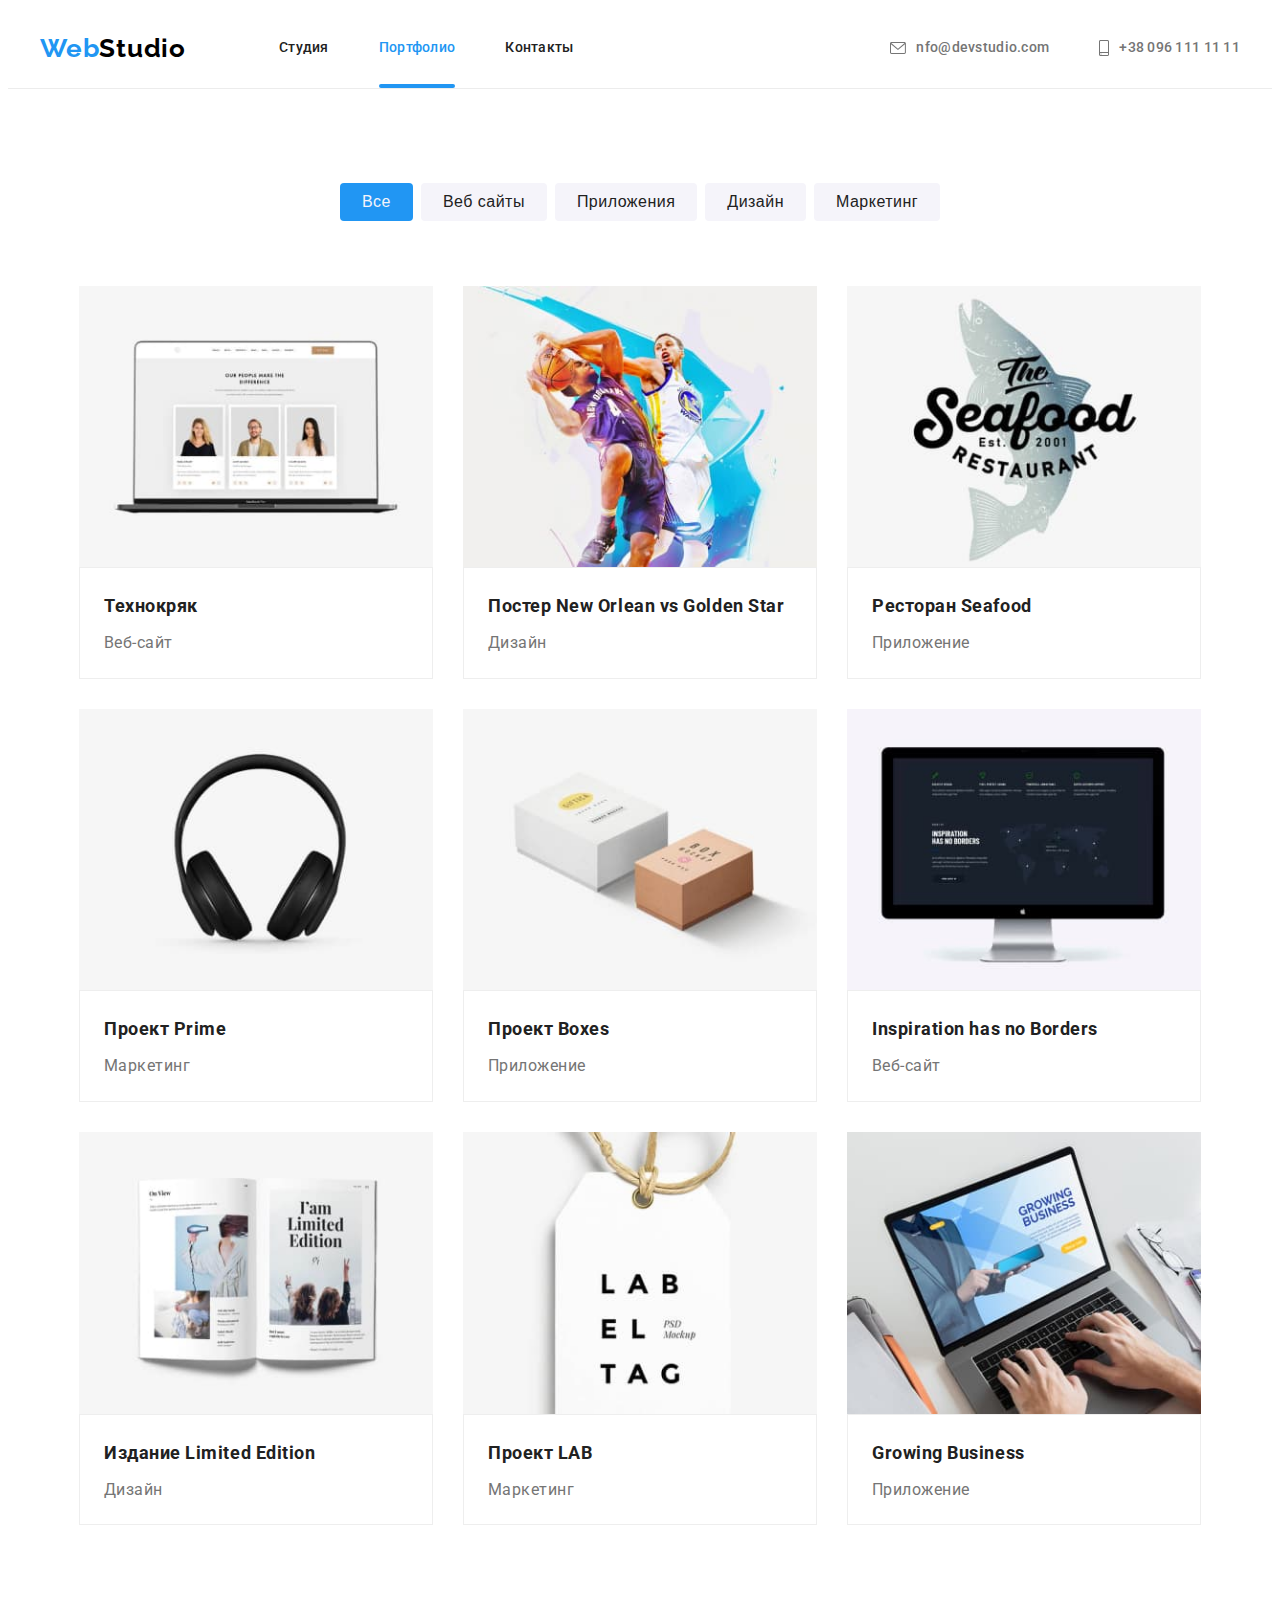
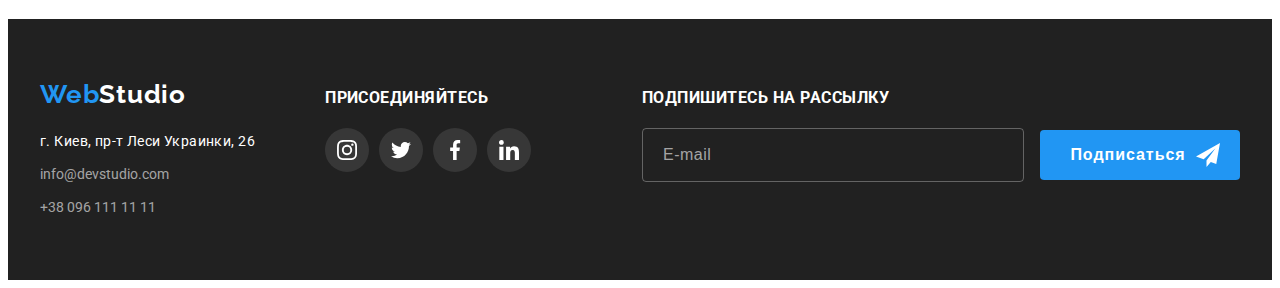
==== commit f86c514c: "added portfolio" ====
--- a/portfolio.html
+++ b/portfolio.html
@@ -130,8 +130,13 @@
                 <a href="" class="cards__link">
                   <div class="cards__dropdown dropdown">
                     <!-- фото -->
-                    <img src="./images/tekhnokr.jpg" alt="Пример веб-сайта" width="370" height="294" />
-
+                    <picture>
+                      <source media="(min-width: 1200px)" srcset="./images/portfolio/1-1200.jpg 1x, ./images/portfolio/1-1200@2x.jpg 2x" />
+
+                      <source media="(min-width: 480px)" srcset="./images/portfolio/1-480.jpg 1x, ./images/portfolio/1-480@2x.jpg 2x" />
+
+                      <img src="./images/portfolio/1-1200.jpg" alt="Пример веб-сайта" width="370" height="294" />
+                    </picture>
                     <!--* Выпадающее меню -->
                     <p class="dropdown__text-hover">Ресурс предлагает комплексные предложения с разным уровнем функционала и сервисов. Все это позволит посетителю получить исчерпывающие сведения о компании или частном лице.</p>
                   </div>
@@ -145,7 +150,14 @@
               <li class="cards__item">
                 <a href="" class="cards__link">
                   <div class="cards__dropdown">
-                    <img src="./images/poster.jpg" alt="Пример дизайна" width="370" height="294" />
+                    <!-- фото -->
+                    <picture>
+                      <source media="(min-width: 1200px)" srcset="./images/portfolio/2-1200.jpg 1x, ./images/portfolio/2-1200@2x.jpg 2x" />
+
+                      <source media="(min-width: 480px)" srcset="./images/portfolio/2-480.jpg 1x, ./images/portfolio/2-480@2x.jpg 2x" />
+
+                      <img src="./images/portfolio/2-1200.jpg" alt="Пример веб-сайта" width="370" height="294" />
+                    </picture>
                     <p class="dropdown__text-hover">Ресурс предлагает комплексные предложения с разным уровнем функционала и сервисов. Все это позволит посетителю получить исчерпывающие сведения о компании или частном лице.</p>
                   </div>
                   <div class="cards__border">
@@ -157,7 +169,14 @@
               <li class="cards__item">
                 <a href="" class="cards__link">
                   <div class="cards__dropdown">
-                    <img src="./images/restaurant.jpg" alt="Пример приложения" width="370" height="294" />
+                    <!-- фото -->
+                    <picture>
+                      <source media="(min-width: 1200px)" srcset="./images/portfolio/3-1200.jpg 1x, ./images/portfolio/3-1200@2x.jpg 2x" />
+
+                      <source media="(min-width: 480px)" srcset="./images/portfolio/3-480.jpg 1x, ./images/portfolio/3-480@2x.jpg 2x" />
+
+                      <img src="./images/portfolio/3-1200.jpg" alt="Пример веб-сайта" width="370" height="294" />
+                    </picture>
                     <p class="dropdown__text-hover">Ресурс предлагает комплексные предложения с разным уровнем функционала и сервисов. Все это позволит посетителю получить исчерпывающие сведения о компании или частном лице.</p>
                   </div>
                   <div class="cards__border">
@@ -169,7 +188,14 @@
               <li class="cards__item">
                 <a href="" class="cards__link">
                   <div class="cards__dropdown">
-                    <img src="./images/prime.jpg" alt="Пример продукта" width="370" height="294" />
+                    <!-- фото -->
+                    <picture>
+                      <source media="(min-width: 1200px)" srcset="./images/portfolio/4-1200.jpg 1x, ./images/portfolio/4-1200@2x.jpg 2x" />
+
+                      <source media="(min-width: 480px)" srcset="./images/portfolio/4-480.jpg 1x, ./images/portfolio/4-480@2x.jpg 2x" />
+
+                      <img src="./images/portfolio/4-1200.jpg" alt="Пример веб-сайта" width="370" height="294" />
+                    </picture>
                     <p class="dropdown__text-hover">Ресурс предлагает комплексные предложения с разным уровнем функционала и сервисов. Все это позволит посетителю получить исчерпывающие сведения о компании или частном лице.</p>
                   </div>
                   <div class="cards__border">
@@ -181,7 +207,14 @@
               <li class="cards__item">
                 <a href="" class="cards__link">
                   <div class="cards__dropdown">
-                    <img src="./images/boxes.jpg" alt="Пример приложения" width="370" height="294" />
+                    <!-- фото -->
+                    <picture>
+                      <source media="(min-width: 1200px)" srcset="./images/portfolio/5-1200.jpg 1x, ./images/portfolio/5-1200@2x.jpg 2x" />
+
+                      <source media="(min-width: 480px)" srcset="./images/portfolio/5-480.jpg 1x, ./images/portfolio/5-480@2x.jpg 2x" />
+
+                      <img src="./images/portfolio/5-1200.jpg" alt="Пример веб-сайта" width="370" height="294" />
+                    </picture>
                     <p class="dropdown__text-hover">Ресурс предлагает комплексные предложения с разным уровнем функционала и сервисов. Все это позволит посетителю получить исчерпывающие сведения о компании или частном лице.</p>
                   </div>
                   <div class="cards__border">
@@ -193,7 +226,14 @@
               <li class="cards__item">
                 <a href="" class="cards__link">
                   <div class="cards__dropdown">
-                    <img src="./images/inspiration.jpg" alt="Пример веб-сайта" width="370" height="294" />
+                    <!-- фото -->
+                    <picture>
+                      <source media="(min-width: 1200px)" srcset="./images/portfolio/6-1200.jpg 1x, ./images/portfolio/6-1200@2x.jpg 2x" />
+
+                      <source media="(min-width: 480px)" srcset="./images/portfolio/6-480.jpg 1x, ./images/portfolio/6-480@2x.jpg 2x" />
+
+                      <img src="./images/portfolio/6-1200.jpg" alt="Пример веб-сайта" width="370" height="294" />
+                    </picture>
                     <p class="dropdown__text-hover">Ресурс предлагает комплексные предложения с разным уровнем функционала и сервисов. Все это позволит посетителю получить исчерпывающие сведения о компании или частном лице.</p>
                   </div>
                   <div class="cards__border">
@@ -205,7 +245,14 @@
               <li class="cards__item">
                 <a href="" class="cards__link">
                   <div class="cards__dropdown">
-                    <img src="./images/edition.jpg" alt="Пример дизайна" width="370" height="294" />
+                    <!-- фото -->
+                    <picture>
+                      <source media="(min-width: 1200px)" srcset="./images/portfolio/7-1200.jpg 1x, ./images/portfolio/7-1200@2x.jpg 2x" />
+
+                      <source media="(min-width: 480px)" srcset="./images/portfolio/7-480.jpg 1x, ./images/portfolio/7-480@2x.jpg 2x" />
+
+                      <img src="./images/portfolio/7-1200.jpg" alt="Пример веб-сайта" width="370" height="294" />
+                    </picture>
                     <p class="dropdown__text-hover">Ресурс предлагает комплексные предложения с разным уровнем функционала и сервисов. Все это позволит посетителю получить исчерпывающие сведения о компании или частном лице.</p>
                   </div>
                   <div class="cards__border">
@@ -217,7 +264,14 @@
               <li class="cards__item">
                 <a href="" class="cards__link">
                   <div class="cards__dropdown">
-                    <img src="./images/lab.jpg" alt="Пример продукта" width="370" height="294" />
+                    <!-- фото -->
+                    <picture>
+                      <source media="(min-width: 1200px)" srcset="./images/portfolio/8-1200.jpg 1x, ./images/portfolio/8-1200@2x.jpg 2x" />
+
+                      <source media="(min-width: 480px)" srcset="./images/portfolio/8-480.jpg 1x, ./images/portfolio/8-480@2x.jpg 2x" />
+
+                      <img src="./images/portfolio/8-1200.jpg" alt="Пример веб-сайта" width="370" height="294" />
+                    </picture>
                     <p class="dropdown__text-hover">Ресурс предлагает комплексные предложения с разным уровнем функционала и сервисов. Все это позволит посетителю получить исчерпывающие сведения о компании или частном лице.</p>
                   </div>
                   <div class="cards__border">
@@ -229,7 +283,14 @@
               <li class="cards__item">
                 <a href="" class="cards__link">
                   <div class="cards__dropdown">
-                    <img src="./images/gbusiness.jpg" alt="ППример приложения" width="370" height="294" />
+                    <!-- фото -->
+                    <picture>
+                      <source media="(min-width: 1200px)" srcset="./images/portfolio/9-1200.jpg 1x, ./images/portfolio/9-1200@2x.jpg 2x" />
+
+                      <source media="(min-width: 480px)" srcset="./images/portfolio/9-480.jpg 1x, ./images/portfolio/9-480@2x.jpg 2x" />
+
+                      <img src="./images/portfolio/9-1200.jpg" alt="Пример веб-сайта" width="370" height="294" />
+                    </picture>
                     <p class="dropdown__text-hover">Ресурс предлагает комплексные предложения с разным уровнем функционала и сервисов. Все это позволит посетителю получить исчерпывающие сведения о компании или частном лице.</p>
                   </div>
                   <div class="cards__border">
--- a/css/main.min.css
+++ b/css/main.min.css
@@ -1 +1 @@
-:root{--primary-background-color: #ffffff;--secondary-background-color: #f5f4fa;--hero-background-color: #2f303a;--branches-bg-color: rgba(47, 48, 58, 0.8);--modal-bg-color: rgba(0, 0, 0, 0.2);--title-color: #212121;--secondary-title-color: #ffffff;--text-color: #757575;--logo-color: #000000;--accent-color: #2196f3;--header-border-color: #ececec;--hero-hover-color: #188ce8;--footer-address-color: rgba(255, 255, 255, 0.6);--portf-btn-color: #f5f4fa;--portf-border-color: #eeeeee;--social-icon-color: #afb1b8;--social-icon-hover-color: #ffffff;--advant-icon-bg-color: #f5f4fa;--client-icon-border-color: #afb1b8;--footer-icon-bg-color: rgba(255, 255, 255, 0.1);--main-font: "Roboto", sans-serif;--accent-font: "Raleway", sans-serif;--hero-size: 44px;--hero-size-mobile: 26px;--title-size: 36px;--subtitle-size: 18px;--note-size: 16px;--text-size: 14px;--hero-weight: 900;--head-weight: 700;--secondary-weight: 500;--main-weight: 400;--timing-function: cubic-bezier(0.4, 0, 0.2, 1)}h1,h2,h3,h4,li,ul,p{margin-top:0;margin-bottom:0}a{text-decoration:none}img{display:block;width:100%;max-width:100%;height:auto}body{font-family:var(--main-font);font-style:normal;color:var(--text-color);background-color:var(--primary-background-color)}body.modal-open{overflow:hidden}.container{width:100%;margin:0 auto;padding-left:15px;padding-right:15px;outline:2px solid tomato}@media screen and (min-width: 480px){.container{width:480px;outline:2px solid blue}}@media screen and (min-width: 767px){.container{width:768px;outline:2px solid #006400}}@media screen and (min-width: 1200px){.container{width:1200px;outline:2px solid #789}}.section{padding-top:60px;padding-bottom:60px;outline:2px solid #ff0}@media screen and (min-width: 1200px){.section{padding-top:94px;padding-bottom:94px}}.section__list{display:-webkit-box;display:-ms-flexbox;display:flex;-ms-flex-wrap:wrap;flex-wrap:wrap;gap:30px}.link{font-size:14px;color:var(--title-color)}.list{padding-left:0;list-style:none}.button{font-style:inherit;cursor:pointer;border:none;border-radius:4px}.title{font-size:var(--title-size);line-height:1.17;letter-spacing:.03em;text-align:center;color:var(--title-color)}.section__title{margin-bottom:30px}@media screen and (min-width: 1200px){.section__title{margin-bottom:50px}}.backdrop{position:fixed;top:0;left:0;width:100%;height:100%;padding:93px 15px;overflow-y:scroll;background-color:var(--modal-bg-color);-webkit-transition:visibility 500ms var(--timing-function),opacity 500ms var(--timing-function);transition:visibility 500ms var(--timing-function),opacity 500ms var(--timing-function)}.backdrop.is-hidden{opacity:0;visibility:hidden;pointer-events:none}.modal{position:absolute;top:50%;left:50%;-webkit-transform:translate(-50%, -50%);transform:translate(-50%, -50%);display:-webkit-box;display:-ms-flexbox;display:flex;-webkit-box-orient:vertical;-webkit-box-direction:normal;-ms-flex-direction:column;flex-direction:column;-webkit-transition:opacity 500ms var(--timing-function),-webkit-transform 500ms var(--timing-function);transition:opacity 500ms var(--timing-function),-webkit-transform 500ms var(--timing-function);transition:opacity 500ms var(--timing-function),transform 500ms var(--timing-function);transition:opacity 500ms var(--timing-function),transform 500ms var(--timing-function),-webkit-transform 500ms var(--timing-function);width:100%;min-height:581px;padding:40px 40px;-webkit-box-shadow:0px 1px 3px rgba(0,0,0,.12),0px 1px 1px rgba(0,0,0,.14),0px 2px 1px rgba(0,0,0,.2);box-shadow:0px 1px 3px rgba(0,0,0,.12),0px 1px 1px rgba(0,0,0,.14),0px 2px 1px rgba(0,0,0,.2);border-radius:4px;background-color:var(--primary-background-color)}@media screen and (max-width: 479px){.modal{top:65%}}@media screen and (min-width: 480px)and (max-width: 1200px){.modal{width:450px}}@media screen and (min-width: 1200px){.modal{width:528px}}.backdrop.is-hidden>.modal-wrapper{opacity:0;-webkit-transform:translate(-50%, 100%) scale(0.3);transform:translate(-50%, 100%) scale(0.3)}.modal__close{position:absolute;top:8px;right:8px;display:-webkit-box;display:-ms-flexbox;display:flex;-webkit-box-align:center;-ms-flex-align:center;align-items:center;-webkit-box-pack:center;-ms-flex-pack:center;justify-content:center;padding:0;width:30px;height:30px;cursor:pointer;border:1px solid rgba(0,0,0,.1);border-radius:50%;background-color:var(--secondary-background-color);-webkit-transition:fill 250ms var(--timing-function),border 250ms var(--timing-function);transition:fill 250ms var(--timing-function),border 250ms var(--timing-function)}.modal__close:hover,.modal__close:focus{fill:var(--accent-color);border:2px solid var(--accent-color);outline:2px solid var(--accent-color);background-color:var(--primary-background-color)}.modal__form{display:-webkit-box;display:-ms-flexbox;display:flex;-webkit-box-orient:vertical;-webkit-box-direction:normal;-ms-flex-direction:column;flex-direction:column}.modal__label{position:relative;color:var(--title-color)}.modal__title{display:-webkit-inline-box;display:-ms-inline-flexbox;display:inline-flex;-webkit-box-pack:center;-ms-flex-pack:center;justify-content:center;margin-bottom:12px;font-weight:700;font-size:20px;line-height:1.15;letter-spacing:.03em;text-align:center;color:#212121}@media screen and (max-width: 479px){.modal__title{margin-bottom:6px;font-size:16px}}@media screen and (min-width: 480px)and (max-width: 1200px){.modal__title{line-height:1.5}}.label__input{width:100%;height:40px;margin-bottom:10px;border:1px solid rgba(33,33,33,.2);border-radius:4px;padding-left:40px;-webkit-transition:border-color 300ms var(--timing-function),outline 300ms var(--timing-function);transition:border-color 300ms var(--timing-function),outline 300ms var(--timing-function)}@media screen and (max-width: 479px){.label__input{margin-bottom:5px}}.modal__label:hover .label__input{border-color:var(--accent-color)}.label__input:focus{border-color:var(--accent-color);outline:1px solid var(--accent-color)}.label__icon{position:absolute;top:45%;left:3%;fill:currentColor;-webkit-transition:fill 300ms var(--timing-function);transition:fill 300ms var(--timing-function)}.modal__label:hover .label__icon{fill:var(--accent-color)}.label__input:focus+.label__icon{fill:var(--accent-color)}.label__name{display:inline-block;margin-bottom:4px;font-weight:400;font-size:12px;line-height:1.15;letter-spacing:.01em;color:var(--text-color)}.label__feedback{padding:12px 16px;resize:none;width:100%;height:120px;margin-bottom:20px;border:1px solid rgba(33,33,33,.2);border-radius:4px;-webkit-transition:border-color 300ms var(--timing-function),outline 300ms var(--timing-function);transition:border-color 300ms var(--timing-function),outline 300ms var(--timing-function)}@media screen and (max-width: 479px){.label__feedback{height:100px;margin-bottom:6px}}.label__feedback::-webkit-input-placeholder{font-weight:400;font-size:12px;line-height:1.15;letter-spacing:.01em;color:rgba(117,117,117,.5)}.label__feedback::-moz-placeholder{font-weight:400;font-size:12px;line-height:1.15;letter-spacing:.01em;color:rgba(117,117,117,.5)}.label__feedback:-ms-input-placeholder{font-weight:400;font-size:12px;line-height:1.15;letter-spacing:.01em;color:rgba(117,117,117,.5)}.label__feedback::-ms-input-placeholder{font-weight:400;font-size:12px;line-height:1.15;letter-spacing:.01em;color:rgba(117,117,117,.5)}.label__feedback::placeholder{font-weight:400;font-size:12px;line-height:1.15;letter-spacing:.01em;color:rgba(117,117,117,.5)}.label__feedback:focus{border-color:var(--accent-color);outline:1px solid var(--accent-color)}.modal__label:hover .label__feedback{border-color:var(--accent-color)}.modal__checkbox{display:-webkit-inline-box;display:-ms-inline-flexbox;display:inline-flex;-webkit-box-align:center;-ms-flex-align:center;align-items:center;-webkit-box-pack:center;-ms-flex-pack:center;justify-content:center;margin-bottom:30px;cursor:pointer}@media screen and (max-width: 479px){.modal__checkbox{-ms-flex-wrap:wrap;flex-wrap:wrap;margin-bottom:10px}}.checkbox__icon{margin-right:8px;border:2px solid var(--title-color);border-radius:4px;width:15px;height:16px;fill:#fff;-webkit-transition:background-color 250ms var(--timing-function),border-color 300ms var(--timing-function);transition:background-color 250ms var(--timing-function),border-color 300ms var(--timing-function)}@media screen and (min-width: 1200px){.checkbox__icon{width:18px;height:18px}}.checkbox__label:hover .checkbox__icon{border-color:var(--accent-color)}.checkbox__input:hover+.checkbox__icon{border-color:var(--accent-color)}.checkbox__input:checked+.checkbox__icon{border-color:var(--accent-color);background-color:var(--accent-color)}.checkbox__text{margin-right:5px;font-weight:400;font-size:14px;line-height:1.71;letter-spacing:.03em;color:#757575}@media screen and (max-width: 479px){.checkbox__text{text-align:center}}@media screen and (min-width: 480px)and (max-width: 1200px){.checkbox__text{font-size:12px;line-height:1.16}}.checkbox__link{position:relative;font-weight:400;font-size:14px;line-height:1.71;letter-spacing:.03em;color:#2196f3}@media screen and (min-width: 480px)and (max-width: 1200px){.checkbox__link{font-size:12px;line-height:1.16}}.checkbox__link::before{position:absolute;content:"";width:100%;height:1px;top:85%;background-color:var(--accent-color)}.modal__submit{position:relative;overflow:hidden;display:-webkit-box;display:-ms-flexbox;display:flex;-webkit-box-align:center;-ms-flex-align:center;align-items:center;-webkit-box-pack:center;-ms-flex-pack:center;justify-content:center;margin:0 auto;padding:10px 28px 10px 28px;min-width:200px;font-weight:var(--head-weight);font-size:var(--note-size);line-height:1.88;letter-spacing:.06em;color:var(--secondary-title-color);background-color:var(--accent-color);-webkit-transition:background-color 250ms var(--timing-function),-webkit-box-shadow 250ms var(--timing-function);transition:background-color 250ms var(--timing-function),-webkit-box-shadow 250ms var(--timing-function);transition:background-color 250ms var(--timing-function),box-shadow 250ms var(--timing-function);transition:background-color 250ms var(--timing-function),box-shadow 250ms var(--timing-function),-webkit-box-shadow 250ms var(--timing-function)}@media screen and (max-width: 479px){.modal__submit{padding:5px 14px 5px 14px}}.modal__submit:hover{background-color:var(--hero-hover-color);-webkit-box-shadow:0px 3px 1px rgba(0,0,10,.2),0px 1px 2px rgba(0,0,10,.28),0px 2px 2px rgba(0,0,10,.32);box-shadow:0px 3px 1px rgba(0,0,10,.2),0px 1px 2px rgba(0,0,10,.28),0px 2px 2px rgba(0,0,10,.32)}.social{display:-webkit-box;display:-ms-flexbox;display:flex;-webkit-box-pack:center;-ms-flex-pack:center;justify-content:center;-webkit-box-align:center;-ms-flex-align:center;align-items:center}.social__link{display:-webkit-box;display:-ms-flexbox;display:flex;-webkit-box-pack:center;-ms-flex-pack:center;justify-content:center;-webkit-box-align:center;-ms-flex-align:center;align-items:center;width:44px;height:44px;border-radius:50%;-webkit-transition:background-color 250ms cubic-bezier(0.4, 0, 0.2, 1);transition:background-color 250ms cubic-bezier(0.4, 0, 0.2, 1)}.social__link:hover,.social__link:focus{background-color:var(--accent-color)}.social__item+.social__item{margin-left:10px}.social__icon{fill:var(--social-icon-color);-webkit-transition:fill 250ms cubic-bezier(0.4, 0, 0.2, 1);transition:fill 250ms cubic-bezier(0.4, 0, 0.2, 1)}.social__link:hover .social__icon,.social__link:focus .social__icon{fill:var(--social-icon-hover-color)}.social__link-light{background-color:var(--primary-background-color)}.social__link-dark{background-color:var(--footer-icon-bg-color)}.join__icon{fill:var(--secondary-title-color)}.form-inner{display:-webkit-box;display:-ms-flexbox;display:flex;-webkit-box-orient:vertical;-webkit-box-direction:normal;-ms-flex-direction:column;flex-direction:column;-webkit-box-align:center;-ms-flex-align:center;align-items:center}.form-inner__slogan{display:block;margin-bottom:20px;font-family:var(--main-font);font-weight:var(--head-weight);line-height:1.14;letter-spacing:.03em;text-transform:uppercase;color:var(--secondary-title-color)}.form-footer{width:100%;display:-webkit-box;display:-ms-flexbox;display:flex;-webkit-box-orient:vertical;-webkit-box-direction:normal;-ms-flex-direction:column;flex-direction:column;-webkit-box-align:center;-ms-flex-align:center;align-items:center}@media screen and (min-width: 1200px){.form-footer{text-align:center}}.form-footer__label{width:100%}@media screen and (min-width: 1200px){.form-footer__label{margin-right:12px}}.form-footer__input{width:100%;min-height:50px;margin-bottom:20px;padding-left:20px;background-color:rgba(0,0,0,0);font-weight:var(--main-weight);font-size:var(--note-size);line-height:1.25px;letter-spacing:.03em;cursor:pointer;border:1px solid rgba(255,255,255,.3);border-radius:4px;color:rgba(255,255,255,.6);-webkit-transition:border 250ms var(--timing-function);transition:border 250ms var(--timing-function)}.form-footer__input:hover{border:2px solid rgba(255,255,255,.7)}.form-footer__input::-webkit-input-placeholder{font-weight:var(--main-weight);font-size:var(--note-size);line-height:1.25px;letter-spacing:.03em;color:rgba(255,255,255,.6)}.form-footer__input::-moz-placeholder{font-weight:var(--main-weight);font-size:var(--note-size);line-height:1.25px;letter-spacing:.03em;color:rgba(255,255,255,.6)}.form-footer__input:-ms-input-placeholder{font-weight:var(--main-weight);font-size:var(--note-size);line-height:1.25px;letter-spacing:.03em;color:rgba(255,255,255,.6)}.form-footer__input::-ms-input-placeholder{font-weight:var(--main-weight);font-size:var(--note-size);line-height:1.25px;letter-spacing:.03em;color:rgba(255,255,255,.6)}.form-footer__input::placeholder{font-weight:var(--main-weight);font-size:var(--note-size);line-height:1.25px;letter-spacing:.03em;color:rgba(255,255,255,.6)}@media screen and (min-width: 767px){.form-footer__input{width:450px}}.form-footer__button{position:relative;display:inline-block;overflow:hidden;-webkit-box-align:center;-ms-flex-align:center;align-items:center;-webkit-box-pack:center;-ms-flex-pack:center;justify-content:center;padding:10px 52px 10px 28px;min-width:200px;font-weight:var(--head-weight);font-size:var(--note-size);line-height:1.88;letter-spacing:.06em;color:var(--secondary-title-color);background-color:var(--accent-color);-webkit-transition:background-color 350ms var(--timing-function),-webkit-box-shadow 350ms var(--timing-function);transition:background-color 350ms var(--timing-function),-webkit-box-shadow 350ms var(--timing-function);transition:background-color 350ms var(--timing-function),box-shadow 350ms var(--timing-function);transition:background-color 350ms var(--timing-function),box-shadow 350ms var(--timing-function),-webkit-box-shadow 350ms var(--timing-function)}.form-footer__button:hover,.form-footer__button:focus{background-color:var(--hero-hover-color);-webkit-box-shadow:0px 0px 4px 1px rgba(176,206,252,.5);box-shadow:0px 0px 4px 1px rgba(176,206,252,.5)}.form-footer__icon{position:absolute;top:50%;left:84%;-webkit-transform:translate(-50%, -50%);transform:translate(-50%, -50%);-webkit-transition:-webkit-transform 350ms var(--timing-function);transition:-webkit-transform 350ms var(--timing-function);transition:transform 350ms var(--timing-function);transition:transform 350ms var(--timing-function), -webkit-transform 350ms var(--timing-function);fill:var(--secondary-title-color)}.form-footer__button:hover .form-footer__icon,.form-footer__button:focus .form-footer__icon{-webkit-transform:translate(165%, -215%);transform:translate(165%, -215%)}.logo{font-family:var(--accent-font);font-weight:var(--head-weight);font-size:26px;line-height:1.19;letter-spacing:.03em}.logo-dark{color:var(--logo-color)}.logo-light{color:var(--primary-background-color)}.logo__accent{color:var(--accent-color)}.mobile-menu{display:-webkit-box;display:-ms-flexbox;display:flex;-webkit-box-orient:vertical;-webkit-box-direction:normal;-ms-flex-direction:column;flex-direction:column;position:fixed;z-index:1;top:0;left:0;height:100%;width:100%;padding:48px 40px;background-color:var(--primary-background-color);outline:2px dashed red}@media screen and (max-width: 450px){.mobile-menu{padding:8px 40px}}.mobile-menu.is-hidden{display:none}.mobile-menu__contacts{margin-top:auto;margin-bottom:64px}@media screen and (max-width: 450px){.mobile-menu__contacts{margin-bottom:auto}}.menu__button{display:-webkit-inline-box;display:-ms-inline-flexbox;display:inline-flex;margin-left:auto;-webkit-box-align:center;-ms-flex-align:center;align-items:center;background-color:rgba(0,0,0,0);border:none}@media screen and (min-width: 767px){.menu__button{display:none}}.menu__button-close{position:absolute;top:10px;right:8px}.menu__button-close :hover{fill:var(--accent-color)}.mobile-menu__nav-item:not(:last-child){margin-bottom:32px}.mobile-menu__nav-link{font-weight:500;font-size:40px;line-height:1.17;letter-spacing:.02em}.mobile-menu__nav-link-current{color:var(--accent-color)}.mobile-menu__contacts-item:not(:last-child){margin-bottom:32px}.mobile-menu__contacts-tell{font-weight:500;font-size:34px;line-height:1.17;letter-spacing:.02em;color:var(--accent-color)}@media screen and (max-width: 380px){.mobile-menu__contacts-tell{font-size:27px}}.mobile-menu__contacts-mail{font-weight:500;font-size:24px;line-height:1.16;letter-spacing:.02em;color:var(--text-color)}@media screen and (max-width: 380px){.mobile-menu__contacts-mail{font-size:28px}}.mobile-menu__socials{display:-webkit-inline-box;display:-ms-inline-flexbox;display:inline-flex}@media screen and (max-width: 480px){.mobile-menu__socials{-webkit-box-orient:vertical;-webkit-box-direction:normal;-ms-flex-direction:column;flex-direction:column}.mobile-menu__socials :not(last-child){margin-bottom:15px}}.mobile-menu__socials-item{position:relative}.mobile-menu__socials-item:not(last-child){margin-right:20px}.mobile-menu__socials-item:not(:first-child)::before{display:inline-block;position:absolute;bottom:0;left:-10px;content:"";width:2px;height:103%;background-color:rgba(33,33,33,.2);border-radius:2px}@media screen and (max-width: 480px){.mobile-menu__socials-item:not(:first-child)::before{display:none}}.mobile-menu__socials-link{font-weight:500;font-size:18px;line-height:1.22;letter-spacing:.02em;color:var(--accent-color)}.header{position:relative;border-bottom:1px solid var(--header-border-color)}.header__logo{padding-top:24px;padding-bottom:24px}.header__container{display:-webkit-box;display:-ms-flexbox;display:flex}.nav__link{position:relative;display:block;font-weight:var(--secondary-weight);line-height:1.14;letter-spacing:.02em}.nav__link::before{position:absolute;bottom:0;left:0;content:"";width:100%;height:4px;background-color:var(--accent-color);border-radius:2px;-webkit-transform:scaleX(0);transform:scaleX(0);-webkit-transform-origin:0 0;transform-origin:0 0;-webkit-transition:-webkit-transform 250ms var(--timing-function);transition:-webkit-transform 250ms var(--timing-function);transition:transform 250ms var(--timing-function);transition:transform 250ms var(--timing-function), -webkit-transform 250ms var(--timing-function)}.nav__link:hover::before{-webkit-transform:scaleX(1);transform:scaleX(1)}.nav__link:focus::before{-webkit-transform:scaleX(1);transform:scaleX(1)}.header__link{-webkit-transition:color 250ms var(--timing-function);transition:color 250ms var(--timing-function)}.header__link:hover,.header__link:focus{color:var(--accent-color)}.header__link-current{color:var(--accent-color)}.header__link-current::after{position:absolute;bottom:0;left:0;content:"";width:100%;height:4px;background-color:var(--accent-color);border-radius:2px}.header__contacts{display:-webkit-box;display:-ms-flexbox;display:flex;-webkit-box-align:center;-ms-flex-align:center;align-items:center;font-weight:var(--secondary-weight);line-height:1.14;letter-spacing:.02em;color:var(--text-color);-webkit-transition:color 250ms cubic-bezier(0.4, 0, 0.2, 1);transition:color 250ms cubic-bezier(0.4, 0, 0.2, 1)}.nav{display:-webkit-box;display:-ms-flexbox;display:flex;-webkit-box-align:center;-ms-flex-align:center;align-items:center}.nav__list{display:none;-webkit-box-align:center;-ms-flex-align:center;align-items:center}@media screen and (min-width: 768px){.nav__list{display:-webkit-box;display:-ms-flexbox;display:flex}}@media screen and (min-width: 1200px){.nav__list{display:-webkit-box;display:-ms-flexbox;display:flex}}.nav__address{display:none;-webkit-box-align:center;-ms-flex-align:center;align-items:center}@media screen and (min-width: 767px){.nav__address{display:-webkit-box;display:-ms-flexbox;display:flex;-webkit-box-orient:vertical;-webkit-box-direction:normal;-ms-flex-direction:column;flex-direction:column;-webkit-box-align:start;-ms-flex-align:start;align-items:flex-start}}@media screen and (min-width: 1200px){.nav__address{-webkit-box-orient:horizontal;-webkit-box-direction:normal;-ms-flex-direction:row;flex-direction:row;display:-webkit-box;display:-ms-flexbox;display:flex}}.nav__link{padding-top:32px;padding-bottom:32px}.nav__list{margin-left:93px}.nav__item:not(:last-child){margin-right:50px}@media screen and (min-width: 1200px){.header__contacts{padding-top:32px;padding-bottom:32px}}.address__item:not(:last-child){margin-bottom:10px}@media screen and (min-width: 1200px){.address__item:not(:last-child){margin-bottom:0;margin-right:50px}}.address{font-style:inherit}.address-top{margin-left:auto;padding-top:21px;padding-bottom:21px}@media screen and (min-width: 1200px){.address-top{padding-top:0;padding-bottom:0}}.header__icon{margin-right:10px;fill:currentColor}.header__contacts:hover .header__icon{fill:currentColor}.header__contacts:focus .header__icon{fill:currentColor}.hero{margin:0 auto;padding-top:118px;padding-bottom:118px;background-color:var(--hero-background-color);background-image:-webkit-gradient(linear, left top, right top, from(rgba(47, 48, 58, 0.4)), to(rgba(47, 48, 58, 0.4))),url(../images/bground.jpg);background-image:linear-gradient(to right, rgba(47, 48, 58, 0.4), rgba(47, 48, 58, 0.4)),url(../images/bground.jpg);height:400px;background-size:cover;background-position:center}@media screen and (min-width: 767px){.hero{max-width:768px}}@media screen and (min-width: 1200px){.hero{max-width:1600px;height:600px;padding-top:200px;padding-bottom:200px}}.hero__title{margin:0 auto 30px;text-align:center;width:100%;font-weight:var(--hero-weight);font-size:var(--hero-size-mobile);line-height:1.62;letter-spacing:.06em;text-transform:uppercase;color:var(--secondary-title-color)}@media screen and (min-width: 767px){.hero__title{width:360px}}@media screen and (min-width: 1200px){.hero__title{width:696px;font-size:var(--hero-size);line-height:1.36}}.hero__button{position:relative;overflow:hidden;display:-webkit-box;display:-ms-flexbox;display:flex;-webkit-box-align:center;-ms-flex-align:center;align-items:center;-webkit-box-pack:center;-ms-flex-pack:center;justify-content:center;margin:0 auto;padding:10px 24px 10px 24px;min-width:200px;font-weight:var(--head-weight);font-size:var(--note-size);line-height:1.62;letter-spacing:.06em;color:var(--secondary-title-color);background-color:var(--accent-color);-webkit-transition:background-color 250ms var(--timing-function);transition:background-color 250ms var(--timing-function)}.hero__button:hover,.hero__button:focus{background-color:var(--hero-hover-color)}@media screen and (min-width: 1200px){.hero__button{padding:10px 28px 10px 52px}}.hero__icon{display:none;position:absolute;top:50%;left:15%;-webkit-transform:translate(-50%, -50%);transform:translate(-50%, -50%);-webkit-transition:-webkit-transform 250ms var(--timing-function);transition:-webkit-transform 250ms var(--timing-function);transition:transform 250ms var(--timing-function);transition:transform 250ms var(--timing-function), -webkit-transform 250ms var(--timing-function);fill:var(--secondary-title-color)}.hero__button:hover .hero__icon{-webkit-transform:translate(-55%, -195%);transform:translate(-55%, -195%)}@media screen and (min-width: 1200px){.hero__icon{display:block}}.hero__icon-hovered{position:absolute;top:50%;left:15%;-webkit-transform:translate(-54%, 90%);transform:translate(-54%, 90%);-webkit-transition:-webkit-transform 250ms var(--timing-function);transition:-webkit-transform 250ms var(--timing-function);transition:transform 250ms var(--timing-function);transition:transform 250ms var(--timing-function), -webkit-transform 250ms var(--timing-function);fill:var(--secondary-title-color)}.hero__button:hover .hero__icon-hovered{-webkit-transform:translate(-55%, -50%);transform:translate(-55%, -50%)}.advant__inner{display:-webkit-box;display:-ms-flexbox;display:flex;-webkit-box-align:center;-ms-flex-align:center;align-items:center;-webkit-box-pack:center;-ms-flex-pack:center;justify-content:center;margin-bottom:30px;width:100%;height:120px;background-color:var(--advant-icon-bg-color);border-radius:4px}.advant__title{margin-bottom:10px;text-align:center;font-weight:var(--head-weight);font-size:var(--text-size);line-height:1.14;text-transform:uppercase;letter-spacing:.03em;color:var(--title-color)}@media screen and (min-width: 767px){.advant__title{text-align:left}}.advant__item{width:100%;outline:2px solid #ff0}@media screen and (min-width: 767px){.advant__item{width:calc((100% - 30px)/2);margin-bottom:0}}@media screen and (min-width: 1200px){.advant__item{-ms-flex-preferred-size:calc(25% - 23px);flex-basis:calc(25% - 23px)}}.advant__text{font-size:var(--text-size);line-height:1.71;letter-spacing:.03em}.branches{display:none;padding-top:0}@media screen and (min-width: 1200px){.branches{display:-webkit-box;display:-ms-flexbox;display:flex}}.brunches__text-inner{display:-webkit-box;display:-ms-flexbox;display:flex;position:absolute;width:100%;height:70px;-webkit-box-pack:center;-ms-flex-pack:center;justify-content:center;-webkit-box-align:center;-ms-flex-align:center;align-items:center;bottom:0px;background:var(--branches-bg-color)}.brunches__text{display:inline-block;font-weight:var(--head-weight);font-size:var(--text-size);line-height:1.14;letter-spacing:.03em;text-transform:uppercase;color:var(--secondary-title-color)}.branches__item{position:relative;min-width:270px;-ms-flex-preferred-size:calc(33.3333333333% - 20px);flex-basis:calc(33.3333333333% - 20px)}.team{background-color:var(--secondary-background-color)}.team__item{width:100%;-webkit-box-shadow:0px 1px 3px rgba(0,0,0,.12),0px 1px 1px rgba(0,0,0,.14),0px 2px 1px rgba(0,0,0,.2);box-shadow:0px 1px 3px rgba(0,0,0,.12),0px 1px 1px rgba(0,0,0,.14),0px 2px 1px rgba(0,0,0,.2);border-radius:0px 0px 4px 4px;background-color:var(--primary-background-color);outline:2px solid #ff0}@media screen and (min-width: 767px){.team__item{width:calc((100% - 30px)/2)}}@media screen and (min-width: 1200px){.team__item{width:calc((100% - 90px)/4)}}.team__info{padding-top:30px;padding-bottom:24px}@media screen and (min-width: 1200px){.team__info{padding-bottom:30px}}.team__name{margin-bottom:10px;font-weight:var(--secondary-weight);font-size:var(--note-size);line-height:1.18;letter-spacing:.03em;text-align:center;color:var(--title-color)}.team__descr{margin-bottom:16px;font-size:var(--note-size);line-height:1.18;letter-spacing:.03em;text-align:center;color:var(--text-color)}.client__list{display:-webkit-box;display:-ms-flexbox;display:flex;-ms-flex-wrap:wrap;flex-wrap:wrap;gap:30px}.client__item{width:calc((100% - 30px)/2)}@media screen and (min-width: 767px){.client__item{width:calc((100% - 60px)/3)}}@media screen and (min-width: 767px)and (min-width: 1200px){.client__item{width:calc((100% - 150px)/6)}}.client__link{display:-webkit-box;display:-ms-flexbox;display:flex;-webkit-box-pack:center;-ms-flex-pack:center;justify-content:center;-webkit-box-align:center;-ms-flex-align:center;align-items:center;width:100%;height:92px;border:1px solid var(--social-icon-color);fill:var(--social-icon-color);border-radius:4px;-webkit-transition:border 250ms cubic-bezier(0.4, 0, 0.2, 1);transition:border 250ms cubic-bezier(0.4, 0, 0.2, 1)}.client__link:hover,.client__link:focus{border-color:var(--accent-color)}.client__icon{-webkit-transition:fill 250ms cubic-bezier(0.4, 0, 0.2, 1);transition:fill 250ms cubic-bezier(0.4, 0, 0.2, 1)}.client__link:hover .client__icon,.client__link:focus .client__icon{fill:var(--accent-color)}.footer{padding-top:60px;padding-bottom:60px;background-color:var(--title-color)}.footer__container{-webkit-box-align:baseline;-ms-flex-align:baseline;align-items:baseline}@media screen and (min-width: 767px){.footer__container{display:-webkit-box;display:-ms-flexbox;display:flex;-ms-flex-wrap:wrap;flex-wrap:wrap;-ms-flex-pack:distribute;justify-content:space-around}}.footer__logo{display:block;text-align:center;margin-bottom:20px}.footer__item{display:block}.footer__item:not(:last-child){margin-bottom:8px}@media screen and (min-width: 1200px){.footer__item:not(:last-child){margin-bottom:9px}}.address-bottom{text-align:center;margin-bottom:60px}.footer__address{line-height:1.71;letter-spacing:.03em;color:var(--primary-background-color)}.footer__contacts{line-height:1.71;color:var(--footer-address-color)}.footer__link{-webkit-transition:color 250ms cubic-bezier(0.4, 0, 0.2, 1);transition:color 250ms cubic-bezier(0.4, 0, 0.2, 1)}.footer__link:hover,.footer__link:focus{color:var(--accent-color)}.footer__inner{display:block;width:206px;margin:0 auto 60px}@media screen and (min-width: 767px){.footer__inner{margin:0}}.footer__slogan{text-align:center;margin-bottom:20px;font-family:var(--main-font);font-weight:var(--head-weight);line-height:1.14;letter-spacing:.03em;text-transform:uppercase;color:var(--secondary-title-color)}.filter__btn{padding:6px 22px;font-weight:var(--secondary-weight);font-size:var(--note-size);line-height:1.62;text-align:center;letter-spacing:.03em;color:var(--title-color);background-color:var(--secondary-background-color);-webkit-transition:color 250ms var(--timing-function),background-color 250ms var(--timing-function),-webkit-box-shadow 250ms var(--timing-function);transition:color 250ms var(--timing-function),background-color 250ms var(--timing-function),-webkit-box-shadow 250ms var(--timing-function);transition:color 250ms var(--timing-function),background-color 250ms var(--timing-function),box-shadow 250ms var(--timing-function);transition:color 250ms var(--timing-function),background-color 250ms var(--timing-function),box-shadow 250ms var(--timing-function),-webkit-box-shadow 250ms var(--timing-function)}@media screen and (max-width: 479px){.filter__btn{padding:6px 8px}}.filter__btn:hover,.filter__btn:focus{background-color:var(--accent-color);color:var(--primary-background-color);-webkit-box-shadow:0px 3px 1px rgba(0,0,0,.1),0px 1px 2px rgba(0,0,0,.08),0px 2px 2px rgba(0,0,0,.12);box-shadow:0px 3px 1px rgba(0,0,0,.1),0px 1px 2px rgba(0,0,0,.08),0px 2px 2px rgba(0,0,0,.12)}.filter__btn:focus{outline:2px solid rgba(29,28,28,.521)}.filter__btn-current{color:var(--portf-btn-color);background-color:var(--accent-color)}.filter__list{margin-bottom:50px;display:-webkit-box;display:-ms-flexbox;display:flex;-webkit-box-pack:start;-ms-flex-pack:start;justify-content:flex-start;-ms-flex-wrap:wrap;flex-wrap:wrap}@media screen and (min-width: 767px){.filter__list{-webkit-box-pack:center;-ms-flex-pack:center;justify-content:center}}.filter__item:not(:last-child){margin-right:8px}.filter__item:nth-child(-n+3){margin-bottom:15px}.cards__list{display:-webkit-box;display:-ms-flexbox;display:flex;-webkit-box-pack:center;-ms-flex-pack:center;justify-content:center;-ms-flex-wrap:wrap;flex-wrap:wrap;gap:30px}.cards__item{-webkit-transition:-webkit-box-shadow 250ms var(--timing-function);transition:-webkit-box-shadow 250ms var(--timing-function);transition:box-shadow 250ms var(--timing-function);transition:box-shadow 250ms var(--timing-function), -webkit-box-shadow 250ms var(--timing-function)}.cards__item:hover{-webkit-box-shadow:0px 1px 1px rgba(0,0,0,.12),0px 4px 4px rgba(0,0,0,.06),1px 4px 6px rgba(0,0,0,.16);box-shadow:0px 1px 1px rgba(0,0,0,.12),0px 4px 4px rgba(0,0,0,.06),1px 4px 6px rgba(0,0,0,.16)}.cards__link{display:block;-webkit-transition:-webkit-box-shadow 250ms var(--timing-function);transition:-webkit-box-shadow 250ms var(--timing-function);transition:box-shadow 250ms var(--timing-function);transition:box-shadow 250ms var(--timing-function), -webkit-box-shadow 250ms var(--timing-function)}.cards__link:focus{outline:2px solid rgba(29,28,28,.274);-webkit-box-shadow:0px 1px 1px rgba(0,0,0,.12),0px 4px 4px rgba(0,0,0,.06),1px 4px 6px rgba(0,0,0,.16);box-shadow:0px 1px 1px rgba(0,0,0,.12),0px 4px 4px rgba(0,0,0,.06),1px 4px 6px rgba(0,0,0,.16)}.cards__name{margin-bottom:4px;font-weight:var(--head-weight);font-size:var(--subtitle-size);line-height:2;letter-spacing:.03em;color:var(--title-color)}.cards__descr{font-size:var(--note-size);line-height:1.87;letter-spacing:.03em;color:var(--text-color)}.cards__border{padding-top:20px;padding-bottom:20px;padding-left:24px;padding-right:24px;border:1px solid var(--portf-border-color)}.cards__dropdown{position:relative;overflow:hidden;width:354px}.dropdown__text-hover{position:absolute;left:0;top:0;width:100%;height:100%;padding:63px 24px;font-weight:400;font-size:18px;line-height:1.56;color:#fff;background:rgba(33,150,243,.9);-webkit-transform:translateY(125%);transform:translateY(125%);-webkit-transition:-webkit-transform 250ms var(--timing-function);transition:-webkit-transform 250ms var(--timing-function);transition:transform 250ms var(--timing-function);transition:transform 250ms var(--timing-function), -webkit-transform 250ms var(--timing-function)}.cards__item:hover .dropdown__text-hover{-webkit-transform:translateY(0);transform:translateY(0)}.cards__link:focus .dropdown__text-hover{-webkit-transform:translateY(0);transform:translateY(0)}.visually-hidden{position:absolute;white-space:nowrap;width:1px;height:1px;overflow:hidden;border:0;padding:0;clip:rect(0 0 0 0);-webkit-clip-path:inset(50%);clip-path:inset(50%);margin:-1px}/*# sourceMappingURL=main.min.css.map */+:root{--primary-background-color: #ffffff;--secondary-background-color: #f5f4fa;--hero-background-color: #2f303a;--branches-bg-color: rgba(47, 48, 58, 0.8);--modal-bg-color: rgba(0, 0, 0, 0.2);--title-color: #212121;--secondary-title-color: #ffffff;--text-color: #757575;--logo-color: #000000;--accent-color: #2196f3;--header-border-color: #ececec;--hero-hover-color: #188ce8;--footer-address-color: rgba(255, 255, 255, 0.6);--portf-btn-color: #f5f4fa;--portf-border-color: #eeeeee;--social-icon-color: #afb1b8;--social-icon-hover-color: #ffffff;--advant-icon-bg-color: #f5f4fa;--client-icon-border-color: #afb1b8;--footer-icon-bg-color: rgba(255, 255, 255, 0.1);--main-font: "Roboto", sans-serif;--accent-font: "Raleway", sans-serif;--hero-size: 44px;--hero-size-mobile: 26px;--title-size: 36px;--subtitle-size: 18px;--note-size: 16px;--text-size: 14px;--hero-weight: 900;--head-weight: 700;--secondary-weight: 500;--main-weight: 400;--timing-function: cubic-bezier(0.4, 0, 0.2, 1);--gradient: linear-gradient(to right, rgba(47, 48, 58, 0.4), rgba(47, 48, 58, 0.4))}h1,h2,h3,h4,li,ul,p{margin-top:0;margin-bottom:0}a{text-decoration:none}img{display:block;width:100%;max-width:100%;height:auto}body{font-family:var(--main-font);font-style:normal;color:var(--text-color);background-color:var(--primary-background-color)}body.modal-open{overflow:hidden}.container{width:100%;margin:0 auto;padding-left:15px;padding-right:15px}@media screen and (min-width: 480px){.container{width:480px}}@media screen and (min-width: 767px){.container{width:768px}}@media screen and (min-width: 1200px){.container{width:1200px}}.section{padding-top:60px;padding-bottom:60px}@media screen and (min-width: 1200px){.section{padding-top:94px;padding-bottom:94px}}.section__list{display:-webkit-box;display:-ms-flexbox;display:flex;-ms-flex-wrap:wrap;flex-wrap:wrap;gap:30px}.link{font-size:14px;color:var(--title-color)}.list{padding-left:0;list-style:none}.button{font-style:inherit;cursor:pointer;border:none;border-radius:4px}.title{font-size:var(--title-size);line-height:1.17;letter-spacing:.03em;text-align:center;color:var(--title-color)}.section__title{margin-bottom:30px}@media screen and (min-width: 1200px){.section__title{margin-bottom:50px}}.backdrop{position:fixed;top:0;left:0;width:100%;height:100%;padding:93px 15px;overflow-y:scroll;background-color:var(--modal-bg-color);-webkit-transition:visibility 500ms var(--timing-function),opacity 500ms var(--timing-function);transition:visibility 500ms var(--timing-function),opacity 500ms var(--timing-function)}.backdrop.is-hidden{opacity:0;visibility:hidden;pointer-events:none}.modal{position:absolute;top:50%;left:50%;-webkit-transform:translate(-50%, -50%);transform:translate(-50%, -50%);display:-webkit-box;display:-ms-flexbox;display:flex;-webkit-box-orient:vertical;-webkit-box-direction:normal;-ms-flex-direction:column;flex-direction:column;-webkit-transition:opacity 500ms var(--timing-function),-webkit-transform 500ms var(--timing-function);transition:opacity 500ms var(--timing-function),-webkit-transform 500ms var(--timing-function);transition:opacity 500ms var(--timing-function),transform 500ms var(--timing-function);transition:opacity 500ms var(--timing-function),transform 500ms var(--timing-function),-webkit-transform 500ms var(--timing-function);width:100%;min-height:581px;padding:40px 40px;-webkit-box-shadow:0px 1px 3px rgba(0,0,0,.12),0px 1px 1px rgba(0,0,0,.14),0px 2px 1px rgba(0,0,0,.2);box-shadow:0px 1px 3px rgba(0,0,0,.12),0px 1px 1px rgba(0,0,0,.14),0px 2px 1px rgba(0,0,0,.2);border-radius:4px;background-color:var(--primary-background-color)}@media screen and (max-width: 479px){.modal{top:55%}}@media screen and (min-width: 480px)and (max-width: 1200px){.modal{width:450px}}@media screen and (min-width: 1200px){.modal{width:528px}}.backdrop.is-hidden>.modal-wrapper{opacity:0;-webkit-transform:translate(-50%, 100%) scale(0.3);transform:translate(-50%, 100%) scale(0.3)}.modal__close{position:absolute;top:8px;right:8px;display:-webkit-box;display:-ms-flexbox;display:flex;-webkit-box-align:center;-ms-flex-align:center;align-items:center;-webkit-box-pack:center;-ms-flex-pack:center;justify-content:center;padding:0;width:30px;height:30px;cursor:pointer;border:1px solid rgba(0,0,0,.1);border-radius:50%;background-color:var(--secondary-background-color);-webkit-transition:fill 250ms var(--timing-function),border 250ms var(--timing-function);transition:fill 250ms var(--timing-function),border 250ms var(--timing-function)}.modal__close:hover,.modal__close:focus{fill:var(--accent-color);border:2px solid var(--accent-color);outline:2px solid var(--accent-color);background-color:var(--primary-background-color)}.modal__form{display:-webkit-box;display:-ms-flexbox;display:flex;-webkit-box-orient:vertical;-webkit-box-direction:normal;-ms-flex-direction:column;flex-direction:column}.modal__label{position:relative;color:var(--title-color)}.modal__title{display:-webkit-inline-box;display:-ms-inline-flexbox;display:inline-flex;-webkit-box-pack:center;-ms-flex-pack:center;justify-content:center;margin-bottom:12px;font-weight:700;font-size:20px;line-height:1.15;letter-spacing:.03em;text-align:center;color:#212121}@media screen and (max-width: 479px){.modal__title{margin-bottom:6px;font-size:16px}}@media screen and (min-width: 480px)and (max-width: 1200px){.modal__title{line-height:1.5}}.label__input{width:100%;height:40px;margin-bottom:10px;border:1px solid rgba(33,33,33,.2);border-radius:4px;padding-left:40px;-webkit-transition:border-color 300ms var(--timing-function),outline 300ms var(--timing-function);transition:border-color 300ms var(--timing-function),outline 300ms var(--timing-function)}@media screen and (max-width: 479px){.label__input{margin-bottom:5px}}.modal__label:hover .label__input{border-color:var(--accent-color)}.label__input:focus{border-color:var(--accent-color);outline:1px solid var(--accent-color)}.label__icon{position:absolute;top:45%;left:3%;fill:currentColor;-webkit-transition:fill 300ms var(--timing-function);transition:fill 300ms var(--timing-function)}.modal__label:hover .label__icon{fill:var(--accent-color)}.label__input:focus+.label__icon{fill:var(--accent-color)}.label__name{display:inline-block;margin-bottom:4px;font-weight:400;font-size:12px;line-height:1.15;letter-spacing:.01em;color:var(--text-color)}.label__feedback{padding:12px 16px;resize:none;width:100%;height:120px;margin-bottom:20px;border:1px solid rgba(33,33,33,.2);border-radius:4px;-webkit-transition:border-color 300ms var(--timing-function),outline 300ms var(--timing-function);transition:border-color 300ms var(--timing-function),outline 300ms var(--timing-function)}@media screen and (max-width: 479px){.label__feedback{height:100px;margin-bottom:6px}}.label__feedback::-webkit-input-placeholder{font-weight:400;font-size:12px;line-height:1.15;letter-spacing:.01em;color:rgba(117,117,117,.5)}.label__feedback::-moz-placeholder{font-weight:400;font-size:12px;line-height:1.15;letter-spacing:.01em;color:rgba(117,117,117,.5)}.label__feedback:-ms-input-placeholder{font-weight:400;font-size:12px;line-height:1.15;letter-spacing:.01em;color:rgba(117,117,117,.5)}.label__feedback::-ms-input-placeholder{font-weight:400;font-size:12px;line-height:1.15;letter-spacing:.01em;color:rgba(117,117,117,.5)}.label__feedback::placeholder{font-weight:400;font-size:12px;line-height:1.15;letter-spacing:.01em;color:rgba(117,117,117,.5)}.label__feedback:focus{border-color:var(--accent-color);outline:1px solid var(--accent-color)}.modal__label:hover .label__feedback{border-color:var(--accent-color)}.modal__checkbox{display:-webkit-inline-box;display:-ms-inline-flexbox;display:inline-flex;-webkit-box-align:center;-ms-flex-align:center;align-items:center;-webkit-box-pack:center;-ms-flex-pack:center;justify-content:center;margin-bottom:30px;cursor:pointer}@media screen and (max-width: 479px){.modal__checkbox{-ms-flex-wrap:wrap;flex-wrap:wrap;margin-bottom:10px}}.checkbox__icon{margin-right:8px;border:2px solid var(--title-color);border-radius:4px;width:15px;height:16px;fill:#fff;-webkit-transition:background-color 250ms var(--timing-function),border-color 300ms var(--timing-function);transition:background-color 250ms var(--timing-function),border-color 300ms var(--timing-function)}@media screen and (min-width: 1200px){.checkbox__icon{width:18px;height:18px}}.checkbox__label:hover .checkbox__icon{border-color:var(--accent-color)}.checkbox__input:hover+.checkbox__icon{border-color:var(--accent-color)}.checkbox__input:checked+.checkbox__icon{border-color:var(--accent-color);background-color:var(--accent-color)}.checkbox__text{margin-right:5px;font-weight:400;font-size:14px;line-height:1.71;letter-spacing:.03em;color:#757575}@media screen and (max-width: 479px){.checkbox__text{text-align:center}}@media screen and (min-width: 480px)and (max-width: 1200px){.checkbox__text{font-size:12px;line-height:1.16}}.checkbox__link{position:relative;font-weight:400;font-size:14px;line-height:1.71;letter-spacing:.03em;color:#2196f3}@media screen and (min-width: 480px)and (max-width: 1200px){.checkbox__link{font-size:12px;line-height:1.16}}.checkbox__link::before{position:absolute;content:"";width:100%;height:1px;top:85%;background-color:var(--accent-color)}.modal__submit{position:relative;overflow:hidden;display:-webkit-box;display:-ms-flexbox;display:flex;-webkit-box-align:center;-ms-flex-align:center;align-items:center;-webkit-box-pack:center;-ms-flex-pack:center;justify-content:center;margin:0 auto;padding:10px 28px 10px 28px;min-width:200px;font-weight:var(--head-weight);font-size:var(--note-size);line-height:1.88;letter-spacing:.06em;color:var(--secondary-title-color);background-color:var(--accent-color);-webkit-transition:background-color 250ms var(--timing-function),-webkit-box-shadow 250ms var(--timing-function);transition:background-color 250ms var(--timing-function),-webkit-box-shadow 250ms var(--timing-function);transition:background-color 250ms var(--timing-function),box-shadow 250ms var(--timing-function);transition:background-color 250ms var(--timing-function),box-shadow 250ms var(--timing-function),-webkit-box-shadow 250ms var(--timing-function)}@media screen and (max-width: 479px){.modal__submit{padding:5px 14px 5px 14px}}.modal__submit:hover{background-color:var(--hero-hover-color);-webkit-box-shadow:0px 3px 1px rgba(0,0,10,.2),0px 1px 2px rgba(0,0,10,.28),0px 2px 2px rgba(0,0,10,.32);box-shadow:0px 3px 1px rgba(0,0,10,.2),0px 1px 2px rgba(0,0,10,.28),0px 2px 2px rgba(0,0,10,.32)}.social{display:-webkit-box;display:-ms-flexbox;display:flex;-webkit-box-pack:center;-ms-flex-pack:center;justify-content:center;-webkit-box-align:center;-ms-flex-align:center;align-items:center}.social__link{display:-webkit-box;display:-ms-flexbox;display:flex;-webkit-box-pack:center;-ms-flex-pack:center;justify-content:center;-webkit-box-align:center;-ms-flex-align:center;align-items:center;width:44px;height:44px;border-radius:50%;-webkit-transition:background-color 250ms cubic-bezier(0.4, 0, 0.2, 1);transition:background-color 250ms cubic-bezier(0.4, 0, 0.2, 1)}.social__link:hover,.social__link:focus{background-color:var(--accent-color)}.social__item+.social__item{margin-left:10px}.social__icon{fill:var(--social-icon-color);-webkit-transition:fill 250ms cubic-bezier(0.4, 0, 0.2, 1);transition:fill 250ms cubic-bezier(0.4, 0, 0.2, 1)}.social__link:hover .social__icon,.social__link:focus .social__icon{fill:var(--social-icon-hover-color)}.social__link-light{background-color:var(--primary-background-color)}.social__link-dark{background-color:var(--footer-icon-bg-color)}.join__icon{fill:var(--secondary-title-color)}.form-inner{display:-webkit-box;display:-ms-flexbox;display:flex;-webkit-box-orient:vertical;-webkit-box-direction:normal;-ms-flex-direction:column;flex-direction:column;-webkit-box-align:center;-ms-flex-align:center;align-items:center}@media screen and (min-width: 1200px){.form-inner{margin-left:auto;-webkit-box-align:start;-ms-flex-align:start;align-items:flex-start}}.form-inner__slogan{display:block;margin-bottom:20px;font-family:var(--main-font);font-weight:var(--head-weight);line-height:1.14;letter-spacing:.03em;text-transform:uppercase;color:var(--secondary-title-color)}.form-footer{width:100%;display:-webkit-box;display:-ms-flexbox;display:flex;-webkit-box-orient:vertical;-webkit-box-direction:normal;-ms-flex-direction:column;flex-direction:column;-webkit-box-align:center;-ms-flex-align:center;align-items:center}@media screen and (min-width: 1200px){.form-footer{display:block}}.form-footer__label{width:100%}@media screen and (min-width: 1200px){.form-footer__label{margin-right:12px}}.form-footer__input{width:100%;min-height:50px;margin-bottom:20px;padding-left:20px;background-color:rgba(0,0,0,0);font-weight:var(--main-weight);font-size:var(--note-size);line-height:1.25px;letter-spacing:.03em;cursor:pointer;border:1px solid rgba(255,255,255,.3);border-radius:4px;color:rgba(255,255,255,.6);-webkit-transition:border 250ms var(--timing-function);transition:border 250ms var(--timing-function)}.form-footer__input:hover{border:2px solid rgba(255,255,255,.7)}.form-footer__input::-webkit-input-placeholder{font-weight:var(--main-weight);font-size:var(--note-size);line-height:1.25px;letter-spacing:.03em;color:rgba(255,255,255,.6)}.form-footer__input::-moz-placeholder{font-weight:var(--main-weight);font-size:var(--note-size);line-height:1.25px;letter-spacing:.03em;color:rgba(255,255,255,.6)}.form-footer__input:-ms-input-placeholder{font-weight:var(--main-weight);font-size:var(--note-size);line-height:1.25px;letter-spacing:.03em;color:rgba(255,255,255,.6)}.form-footer__input::-ms-input-placeholder{font-weight:var(--main-weight);font-size:var(--note-size);line-height:1.25px;letter-spacing:.03em;color:rgba(255,255,255,.6)}.form-footer__input::placeholder{font-weight:var(--main-weight);font-size:var(--note-size);line-height:1.25px;letter-spacing:.03em;color:rgba(255,255,255,.6)}@media screen and (min-width: 767px){.form-footer__input{width:450px}}@media screen and (min-width: 767px)and (min-width: 1200px){.form-footer__input{width:358px}}.form-footer__button{position:relative;display:inline-block;overflow:hidden;-webkit-box-align:center;-ms-flex-align:center;align-items:center;-webkit-box-pack:center;-ms-flex-pack:center;justify-content:center;padding:10px 52px 10px 28px;min-width:200px;font-weight:var(--head-weight);font-size:var(--note-size);line-height:1.88;letter-spacing:.06em;color:var(--secondary-title-color);background-color:var(--accent-color);-webkit-transition:background-color 350ms var(--timing-function),-webkit-box-shadow 350ms var(--timing-function);transition:background-color 350ms var(--timing-function),-webkit-box-shadow 350ms var(--timing-function);transition:background-color 350ms var(--timing-function),box-shadow 350ms var(--timing-function);transition:background-color 350ms var(--timing-function),box-shadow 350ms var(--timing-function),-webkit-box-shadow 350ms var(--timing-function)}.form-footer__button:hover,.form-footer__button:focus{background-color:var(--hero-hover-color);-webkit-box-shadow:0px 0px 4px 1px rgba(176,206,252,.5);box-shadow:0px 0px 4px 1px rgba(176,206,252,.5)}.form-footer__icon{position:absolute;top:50%;left:84%;-webkit-transform:translate(-50%, -50%);transform:translate(-50%, -50%);-webkit-transition:-webkit-transform 350ms var(--timing-function);transition:-webkit-transform 350ms var(--timing-function);transition:transform 350ms var(--timing-function);transition:transform 350ms var(--timing-function), -webkit-transform 350ms var(--timing-function);fill:var(--secondary-title-color)}.form-footer__button:hover .form-footer__icon,.form-footer__button:focus .form-footer__icon{-webkit-transform:translate(165%, -215%);transform:translate(165%, -215%)}.logo{font-family:var(--accent-font);font-weight:var(--head-weight);font-size:26px;line-height:1.19;letter-spacing:.03em}.logo-dark{color:var(--logo-color)}.logo-light{color:var(--primary-background-color)}.logo__accent{color:var(--accent-color)}.mobile-menu{display:-webkit-box;display:-ms-flexbox;display:flex;-webkit-box-orient:vertical;-webkit-box-direction:normal;-ms-flex-direction:column;flex-direction:column;position:fixed;z-index:1;top:0;left:0;height:100%;width:100%;padding:48px 40px;background-color:var(--primary-background-color);outline:2px dashed red}@media screen and (max-width: 450px){.mobile-menu{padding:8px 40px}}.mobile-menu.is-hidden{display:none}.mobile-menu__contacts{margin-top:auto;margin-bottom:64px}@media screen and (max-width: 450px){.mobile-menu__contacts{margin-bottom:auto}}.menu__button{display:-webkit-inline-box;display:-ms-inline-flexbox;display:inline-flex;margin-left:auto;-webkit-box-align:center;-ms-flex-align:center;align-items:center;background-color:rgba(0,0,0,0);border:none}@media screen and (min-width: 767px){.menu__button{display:none}}.menu__button-close{position:absolute;top:10px;right:8px}.menu__button-close :hover{fill:var(--accent-color)}.mobile-menu__nav-item:not(:last-child){margin-bottom:32px}.mobile-menu__nav-link{font-weight:500;font-size:40px;line-height:1.17;letter-spacing:.02em}.mobile-menu__nav-link-current{color:var(--accent-color)}.mobile-menu__contacts-item:not(:last-child){margin-bottom:32px}.mobile-menu__contacts-tell{font-weight:500;font-size:34px;line-height:1.17;letter-spacing:.02em;color:var(--accent-color)}@media screen and (max-width: 380px){.mobile-menu__contacts-tell{font-size:24px}}.mobile-menu__contacts-mail{font-weight:500;font-size:24px;line-height:1.16;letter-spacing:.02em;color:var(--text-color)}.mobile-menu__socials{display:-webkit-inline-box;display:-ms-inline-flexbox;display:inline-flex}@media screen and (max-width: 480px){.mobile-menu__socials{-webkit-box-orient:vertical;-webkit-box-direction:normal;-ms-flex-direction:column;flex-direction:column}.mobile-menu__socials :not(last-child){margin-bottom:15px}}.mobile-menu__socials-item{position:relative}.mobile-menu__socials-item:not(last-child){margin-right:20px}.mobile-menu__socials-item:not(:first-child)::before{display:inline-block;position:absolute;bottom:0;left:-10px;content:"";width:2px;height:103%;background-color:rgba(33,33,33,.2);border-radius:2px}@media screen and (max-width: 480px){.mobile-menu__socials-item:not(:first-child)::before{display:none}}.mobile-menu__socials-link{font-weight:500;font-size:18px;line-height:1.22;letter-spacing:.02em;color:var(--accent-color)}.header{position:relative;border-bottom:1px solid var(--header-border-color)}.header__logo{padding-top:24px;padding-bottom:24px}.header__container{display:-webkit-box;display:-ms-flexbox;display:flex}.nav__link{position:relative;display:block;font-weight:var(--secondary-weight);line-height:1.14;letter-spacing:.02em}.nav__link::before{position:absolute;bottom:0;left:0;content:"";width:100%;height:4px;background-color:var(--accent-color);border-radius:2px;-webkit-transform:scaleX(0);transform:scaleX(0);-webkit-transform-origin:0 0;transform-origin:0 0;-webkit-transition:-webkit-transform 250ms var(--timing-function);transition:-webkit-transform 250ms var(--timing-function);transition:transform 250ms var(--timing-function);transition:transform 250ms var(--timing-function), -webkit-transform 250ms var(--timing-function)}.nav__link:hover::before{-webkit-transform:scaleX(1);transform:scaleX(1)}.nav__link:focus::before{-webkit-transform:scaleX(1);transform:scaleX(1)}.header__link{-webkit-transition:color 250ms var(--timing-function);transition:color 250ms var(--timing-function)}.header__link:hover,.header__link:focus{color:var(--accent-color)}.header__link-current{color:var(--accent-color)}.header__link-current::after{position:absolute;bottom:0;left:0;content:"";width:100%;height:4px;background-color:var(--accent-color);border-radius:2px}.header__contacts{display:-webkit-box;display:-ms-flexbox;display:flex;-webkit-box-align:center;-ms-flex-align:center;align-items:center;font-weight:var(--secondary-weight);line-height:1.14;letter-spacing:.02em;color:var(--text-color);-webkit-transition:color 250ms cubic-bezier(0.4, 0, 0.2, 1);transition:color 250ms cubic-bezier(0.4, 0, 0.2, 1)}.nav{display:-webkit-box;display:-ms-flexbox;display:flex;-webkit-box-align:center;-ms-flex-align:center;align-items:center}.nav__list{display:none;-webkit-box-align:center;-ms-flex-align:center;align-items:center}@media screen and (min-width: 768px){.nav__list{display:-webkit-box;display:-ms-flexbox;display:flex}}@media screen and (min-width: 1200px){.nav__list{display:-webkit-box;display:-ms-flexbox;display:flex}}.nav__address{display:none;-webkit-box-align:center;-ms-flex-align:center;align-items:center}@media screen and (min-width: 767px){.nav__address{display:-webkit-box;display:-ms-flexbox;display:flex;-webkit-box-orient:vertical;-webkit-box-direction:normal;-ms-flex-direction:column;flex-direction:column;-webkit-box-align:start;-ms-flex-align:start;align-items:flex-start}}@media screen and (min-width: 1200px){.nav__address{-webkit-box-orient:horizontal;-webkit-box-direction:normal;-ms-flex-direction:row;flex-direction:row;display:-webkit-box;display:-ms-flexbox;display:flex}}.nav__link{padding-top:32px;padding-bottom:32px}.nav__list{margin-left:93px}.nav__item:not(:last-child){margin-right:50px}@media screen and (min-width: 1200px){.header__contacts{padding-top:32px;padding-bottom:32px}}.address__item:not(:last-child){margin-bottom:10px}@media screen and (min-width: 1200px){.address__item:not(:last-child){margin-bottom:0;margin-right:50px}}.address{font-style:inherit}.address-top{margin-left:auto;padding-top:21px;padding-bottom:21px}@media screen and (min-width: 1200px){.address-top{padding-top:0;padding-bottom:0}}.header__icon{margin-right:10px;fill:currentColor}.header__contacts:hover .header__icon{fill:currentColor}.header__contacts:focus .header__icon{fill:currentColor}.hero{margin:0 auto;padding-top:118px;padding-bottom:118px;background-color:var(--hero-background-color);background-image:var(--gradient),url(../images/hero/bg-480-control.jpg);height:400px;background-size:cover;background-position:center}@media(min-device-pixel-ratio: 2),(-webkit-min-device-pixel-ratio: 2),(min-resolution: 192dpi),(min-resolution: 2dppx){.hero{background-image:var(--gradient),url(../images/hero/bg-480@2x.jpg)}}@media screen and (min-width: 767px)and (max-width: 1200px){.hero{max-width:768px;background-image:var(--gradient),url(../images/hero/bg-768.jpg)}}@media screen and (min-width: 767px)and (max-width: 1200px)and (min-device-pixel-ratio: 2),screen and (min-width: 767px)and (max-width: 1200px)and (-webkit-min-device-pixel-ratio: 2),screen and (min-width: 767px)and (max-width: 1200px)and (min-resolution: 192dpi),screen and (min-width: 767px)and (max-width: 1200px)and (min-resolution: 2dppx){.hero{background-image:var(--gradient),url(../images/hero/bg-768@2x.jpg)}}@media screen and (min-width: 1200px){.hero{max-width:1600px;height:600px;padding-top:200px;padding-bottom:200px;background-image:var(--gradient),url(../images/hero/bg-1200.jpg)}}@media screen and (min-width: 1200px)and (min-device-pixel-ratio: 2),screen and (min-width: 1200px)and (-webkit-min-device-pixel-ratio: 2),screen and (min-width: 1200px)and (min-resolution: 192dpi),screen and (min-width: 1200px)and (min-resolution: 2dppx){.hero{background-image:var(--gradient),url(../images/hero/bg-1200@2x.jpg)}}.hero__title{margin:0 auto 30px;text-align:center;width:100%;font-weight:var(--hero-weight);font-size:var(--hero-size-mobile);line-height:1.62;letter-spacing:.06em;text-transform:uppercase;color:var(--secondary-title-color)}@media screen and (min-width: 767px){.hero__title{width:360px}}@media screen and (min-width: 1200px){.hero__title{width:696px;font-size:var(--hero-size);line-height:1.36}}.hero__button{position:relative;overflow:hidden;display:-webkit-box;display:-ms-flexbox;display:flex;-webkit-box-align:center;-ms-flex-align:center;align-items:center;-webkit-box-pack:center;-ms-flex-pack:center;justify-content:center;margin:0 auto;padding:10px 24px 10px 24px;min-width:200px;font-weight:var(--head-weight);font-size:var(--note-size);line-height:1.62;letter-spacing:.06em;color:var(--secondary-title-color);background-color:var(--accent-color);-webkit-transition:background-color 250ms var(--timing-function);transition:background-color 250ms var(--timing-function)}.hero__button:hover,.hero__button:focus{background-color:var(--hero-hover-color)}@media screen and (min-width: 1200px){.hero__button{padding:10px 28px 10px 52px}}.hero__icon{display:none;position:absolute;top:50%;left:15%;-webkit-transform:translate(-50%, -50%);transform:translate(-50%, -50%);-webkit-transition:-webkit-transform 250ms var(--timing-function);transition:-webkit-transform 250ms var(--timing-function);transition:transform 250ms var(--timing-function);transition:transform 250ms var(--timing-function), -webkit-transform 250ms var(--timing-function);fill:var(--secondary-title-color)}.hero__button:hover .hero__icon{-webkit-transform:translate(-55%, -195%);transform:translate(-55%, -195%)}@media screen and (min-width: 1200px){.hero__icon{display:block}}.hero__icon-hovered{display:none;position:absolute;top:50%;left:15%;-webkit-transform:translate(-54%, 90%);transform:translate(-54%, 90%);-webkit-transition:-webkit-transform 250ms var(--timing-function);transition:-webkit-transform 250ms var(--timing-function);transition:transform 250ms var(--timing-function);transition:transform 250ms var(--timing-function), -webkit-transform 250ms var(--timing-function);fill:var(--secondary-title-color)}.hero__button:hover .hero__icon-hovered{-webkit-transform:translate(-55%, -50%);transform:translate(-55%, -50%)}@media screen and (min-width: 1200px){.hero__button:hover .hero__icon-hovered{display:block}}.advant__inner{display:-webkit-box;display:-ms-flexbox;display:flex;-webkit-box-align:center;-ms-flex-align:center;align-items:center;-webkit-box-pack:center;-ms-flex-pack:center;justify-content:center;margin-bottom:30px;width:100%;height:120px;background-color:var(--advant-icon-bg-color);border-radius:4px}.advant__title{margin-bottom:10px;text-align:center;font-weight:var(--head-weight);font-size:var(--text-size);line-height:1.14;text-transform:uppercase;letter-spacing:.03em;color:var(--title-color)}@media screen and (min-width: 767px){.advant__title{text-align:left}}.advant__item{width:100%}@media screen and (min-width: 767px){.advant__item{width:calc((100% - 30px)/2);margin-bottom:0}}@media screen and (min-width: 1200px){.advant__item{-ms-flex-preferred-size:calc(25% - 23px);flex-basis:calc(25% - 23px)}}.advant__text{font-size:var(--text-size);line-height:1.71;letter-spacing:.03em}.branches{display:none;padding-top:0}@media screen and (min-width: 1200px){.branches{display:-webkit-box;display:-ms-flexbox;display:flex}}.brunches__text-inner{display:-webkit-box;display:-ms-flexbox;display:flex;position:absolute;width:100%;height:70px;-webkit-box-pack:center;-ms-flex-pack:center;justify-content:center;-webkit-box-align:center;-ms-flex-align:center;align-items:center;bottom:0px;background:var(--branches-bg-color)}.brunches__text{display:inline-block;font-weight:var(--head-weight);font-size:var(--text-size);line-height:1.14;letter-spacing:.03em;text-transform:uppercase;color:var(--secondary-title-color)}.branches__item{position:relative;min-width:270px;-ms-flex-preferred-size:calc(33.3333333333% - 20px);flex-basis:calc(33.3333333333% - 20px)}.team{background-color:var(--secondary-background-color)}.team__item{width:100%;-webkit-box-shadow:0px 1px 3px rgba(0,0,0,.12),0px 1px 1px rgba(0,0,0,.14),0px 2px 1px rgba(0,0,0,.2);box-shadow:0px 1px 3px rgba(0,0,0,.12),0px 1px 1px rgba(0,0,0,.14),0px 2px 1px rgba(0,0,0,.2);border-radius:0px 0px 4px 4px;background-color:var(--primary-background-color)}@media screen and (min-width: 767px){.team__item{width:calc((100% - 30px)/2)}}@media screen and (min-width: 1200px){.team__item{width:calc((100% - 90px)/4)}}.team__info{padding-top:30px;padding-bottom:24px}@media screen and (min-width: 1200px){.team__info{padding-bottom:30px}}.team__name{margin-bottom:10px;font-weight:var(--secondary-weight);font-size:var(--note-size);line-height:1.18;letter-spacing:.03em;text-align:center;color:var(--title-color)}.team__descr{margin-bottom:16px;font-size:var(--note-size);line-height:1.18;letter-spacing:.03em;text-align:center;color:var(--text-color)}.client__list{display:-webkit-box;display:-ms-flexbox;display:flex;-ms-flex-wrap:wrap;flex-wrap:wrap;gap:30px}.client__item{width:calc((100% - 30px)/2)}@media screen and (min-width: 767px){.client__item{width:calc((100% - 60px)/3)}}@media screen and (min-width: 767px)and (min-width: 1200px){.client__item{width:calc((100% - 150px)/6)}}.client__link{display:-webkit-box;display:-ms-flexbox;display:flex;-webkit-box-pack:center;-ms-flex-pack:center;justify-content:center;-webkit-box-align:center;-ms-flex-align:center;align-items:center;width:100%;height:92px;border:1px solid var(--social-icon-color);fill:var(--social-icon-color);border-radius:4px;-webkit-transition:border 250ms cubic-bezier(0.4, 0, 0.2, 1);transition:border 250ms cubic-bezier(0.4, 0, 0.2, 1)}.client__link:hover,.client__link:focus{border-color:var(--accent-color)}.client__icon{-webkit-transition:fill 250ms cubic-bezier(0.4, 0, 0.2, 1);transition:fill 250ms cubic-bezier(0.4, 0, 0.2, 1)}.client__link:hover .client__icon,.client__link:focus .client__icon{fill:var(--accent-color)}.footer{padding-top:60px;padding-bottom:60px;background-color:var(--title-color)}.footer__container{-webkit-box-align:baseline;-ms-flex-align:baseline;align-items:baseline}@media screen and (min-width: 767px){.footer__container{display:-webkit-box;display:-ms-flexbox;display:flex;-ms-flex-wrap:wrap;flex-wrap:wrap;-ms-flex-pack:distribute;justify-content:space-around}}.footer__logo{display:block;text-align:center;margin-bottom:20px}@media screen and (min-width: 1200px){.footer__logo{text-align:start}}.footer__item{display:block}.footer__item:not(:last-child){margin-bottom:8px}@media screen and (min-width: 1200px){.footer__item:not(:last-child){margin-bottom:9px}}.address-bottom{text-align:center;margin-bottom:60px}@media screen and (min-width: 1200px){.address-bottom{text-align:start;margin-bottom:0}}.footer__address{line-height:1.71;letter-spacing:.03em;color:var(--primary-background-color)}.footer__contacts{line-height:1.71;color:var(--footer-address-color)}.footer__link{-webkit-transition:color 250ms cubic-bezier(0.4, 0, 0.2, 1);transition:color 250ms cubic-bezier(0.4, 0, 0.2, 1)}.footer__link:hover,.footer__link:focus{color:var(--accent-color)}.footer__inner{display:block;width:206px;margin:0 auto 60px}@media screen and (min-width: 767px){.footer__inner{margin:0}}@media screen and (min-width: 1200px){.footer__inner{margin-left:70px}}.footer__slogan{text-align:center;margin-bottom:20px;font-family:var(--main-font);font-weight:var(--head-weight);line-height:1.14;letter-spacing:.03em;text-transform:uppercase;color:var(--secondary-title-color)}@media screen and (min-width: 1200px){.footer__slogan{text-align:left}}.filter__btn{padding:6px 22px;font-weight:var(--secondary-weight);font-size:var(--note-size);line-height:1.62;text-align:center;letter-spacing:.03em;color:var(--title-color);background-color:var(--secondary-background-color);-webkit-transition:color 250ms var(--timing-function),background-color 250ms var(--timing-function),-webkit-box-shadow 250ms var(--timing-function);transition:color 250ms var(--timing-function),background-color 250ms var(--timing-function),-webkit-box-shadow 250ms var(--timing-function);transition:color 250ms var(--timing-function),background-color 250ms var(--timing-function),box-shadow 250ms var(--timing-function);transition:color 250ms var(--timing-function),background-color 250ms var(--timing-function),box-shadow 250ms var(--timing-function),-webkit-box-shadow 250ms var(--timing-function)}@media screen and (max-width: 479px){.filter__btn{padding:6px 8px}}.filter__btn:hover,.filter__btn:focus{background-color:var(--accent-color);color:var(--primary-background-color);-webkit-box-shadow:0px 3px 1px rgba(0,0,0,.1),0px 1px 2px rgba(0,0,0,.08),0px 2px 2px rgba(0,0,0,.12);box-shadow:0px 3px 1px rgba(0,0,0,.1),0px 1px 2px rgba(0,0,0,.08),0px 2px 2px rgba(0,0,0,.12)}.filter__btn:focus{outline:2px solid rgba(29,28,28,.521)}.filter__btn-current{color:var(--portf-btn-color);background-color:var(--accent-color)}.filter__list{margin-bottom:50px;display:-webkit-box;display:-ms-flexbox;display:flex;-webkit-box-pack:start;-ms-flex-pack:start;justify-content:flex-start;-ms-flex-wrap:wrap;flex-wrap:wrap}@media screen and (min-width: 767px){.filter__list{-webkit-box-pack:center;-ms-flex-pack:center;justify-content:center}}.filter__item:not(:last-child){margin-right:8px}.filter__item:nth-child(-n+3){margin-bottom:15px}.cards__list{display:-webkit-box;display:-ms-flexbox;display:flex;-webkit-box-pack:center;-ms-flex-pack:center;justify-content:center;-ms-flex-wrap:wrap;flex-wrap:wrap;gap:30px}.cards__item{-webkit-transition:-webkit-box-shadow 250ms var(--timing-function);transition:-webkit-box-shadow 250ms var(--timing-function);transition:box-shadow 250ms var(--timing-function);transition:box-shadow 250ms var(--timing-function), -webkit-box-shadow 250ms var(--timing-function)}.cards__item:hover{-webkit-box-shadow:0px 1px 1px rgba(0,0,0,.12),0px 4px 4px rgba(0,0,0,.06),1px 4px 6px rgba(0,0,0,.16);box-shadow:0px 1px 1px rgba(0,0,0,.12),0px 4px 4px rgba(0,0,0,.06),1px 4px 6px rgba(0,0,0,.16)}.cards__link{display:block;-webkit-transition:-webkit-box-shadow 250ms var(--timing-function);transition:-webkit-box-shadow 250ms var(--timing-function);transition:box-shadow 250ms var(--timing-function);transition:box-shadow 250ms var(--timing-function), -webkit-box-shadow 250ms var(--timing-function)}.cards__link:focus{outline:2px solid rgba(29,28,28,.274);-webkit-box-shadow:0px 1px 1px rgba(0,0,0,.12),0px 4px 4px rgba(0,0,0,.06),1px 4px 6px rgba(0,0,0,.16);box-shadow:0px 1px 1px rgba(0,0,0,.12),0px 4px 4px rgba(0,0,0,.06),1px 4px 6px rgba(0,0,0,.16)}.cards__name{margin-bottom:4px;font-weight:var(--head-weight);font-size:var(--subtitle-size);line-height:2;letter-spacing:.03em;color:var(--title-color)}.cards__descr{font-size:var(--note-size);line-height:1.87;letter-spacing:.03em;color:var(--text-color)}.cards__border{padding-top:20px;padding-bottom:20px;padding-left:24px;padding-right:24px;border:1px solid var(--portf-border-color)}.cards__dropdown{position:relative;overflow:hidden;width:354px}.dropdown__text-hover{position:absolute;left:0;top:0;width:100%;height:100%;padding:63px 24px;font-weight:400;font-size:18px;line-height:1.56;color:#fff;background:rgba(33,150,243,.9);-webkit-transform:translateY(125%);transform:translateY(125%);-webkit-transition:-webkit-transform 250ms var(--timing-function);transition:-webkit-transform 250ms var(--timing-function);transition:transform 250ms var(--timing-function);transition:transform 250ms var(--timing-function), -webkit-transform 250ms var(--timing-function)}.cards__item:hover .dropdown__text-hover{-webkit-transform:translateY(0);transform:translateY(0)}.cards__link:focus .dropdown__text-hover{-webkit-transform:translateY(0);transform:translateY(0)}.visually-hidden{position:absolute;white-space:nowrap;width:1px;height:1px;overflow:hidden;border:0;padding:0;clip:rect(0 0 0 0);-webkit-clip-path:inset(50%);clip-path:inset(50%);margin:-1px}/*# sourceMappingURL=main.min.css.map */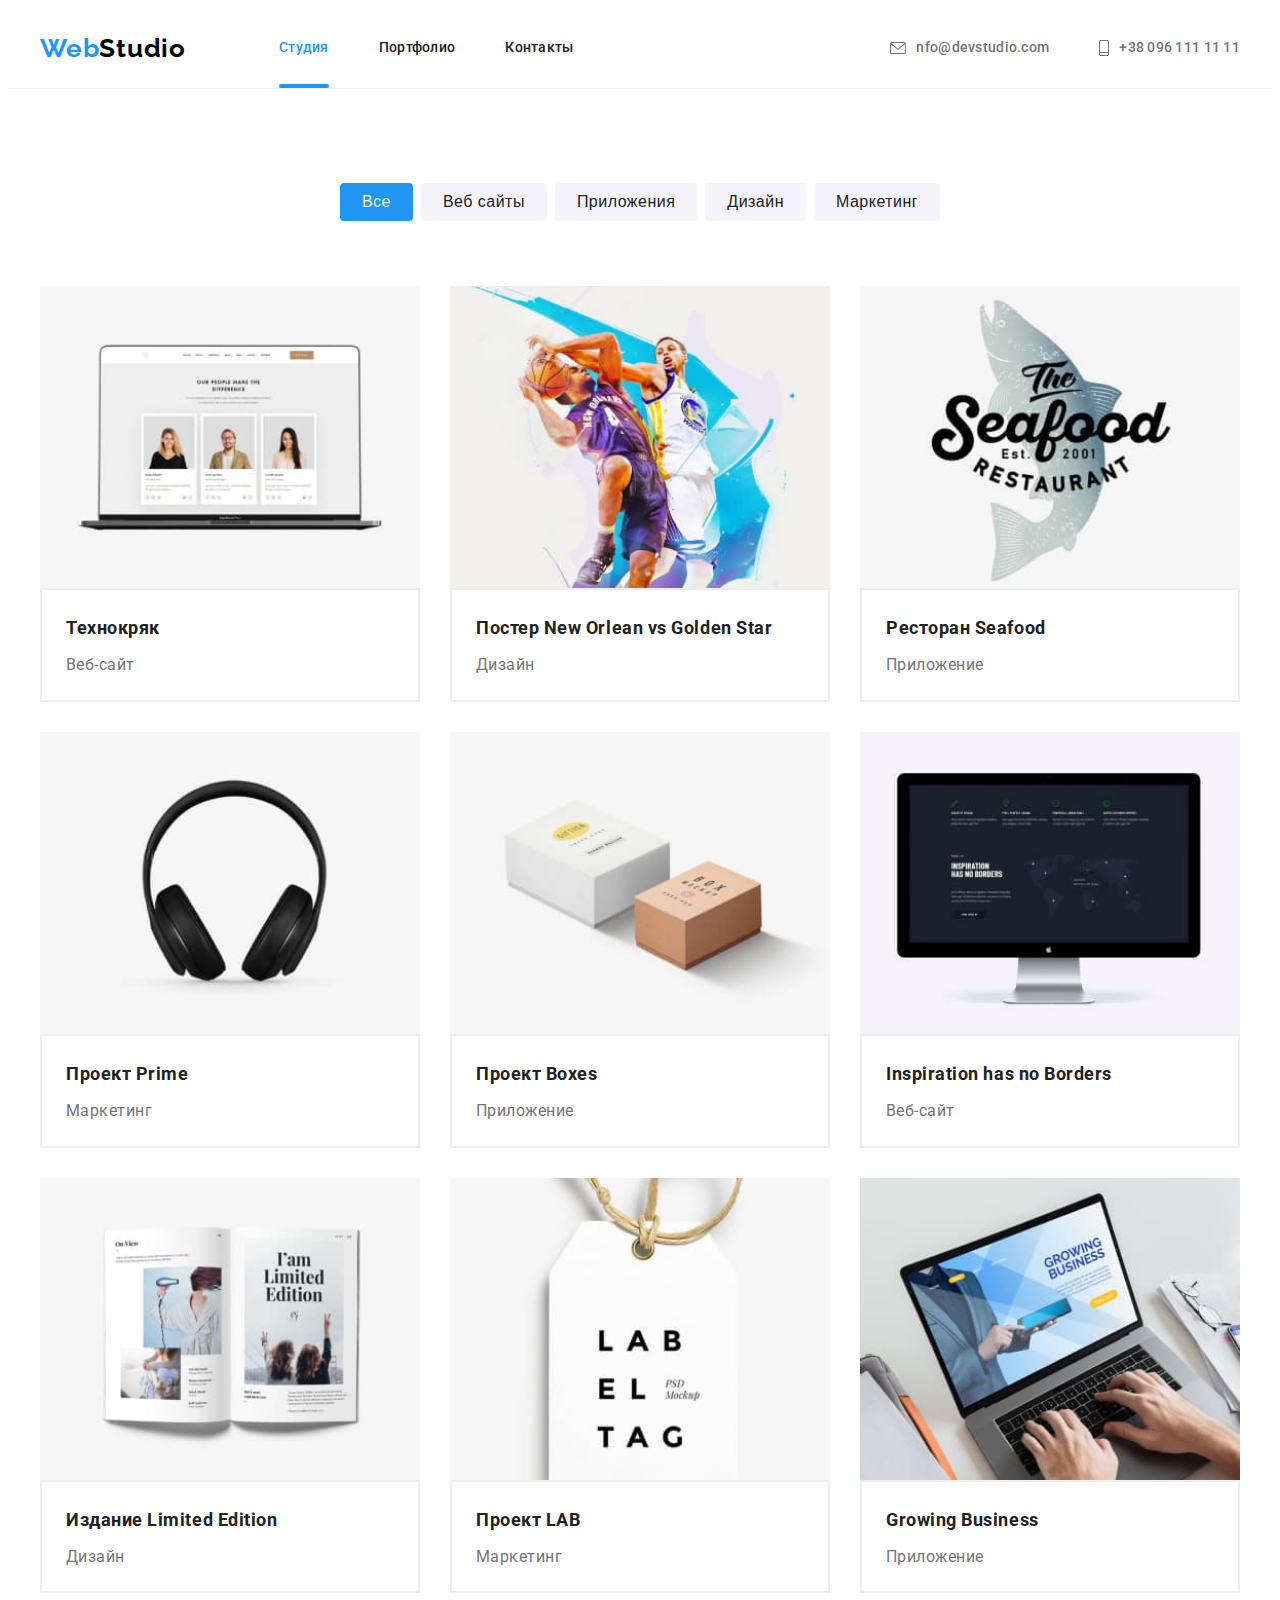
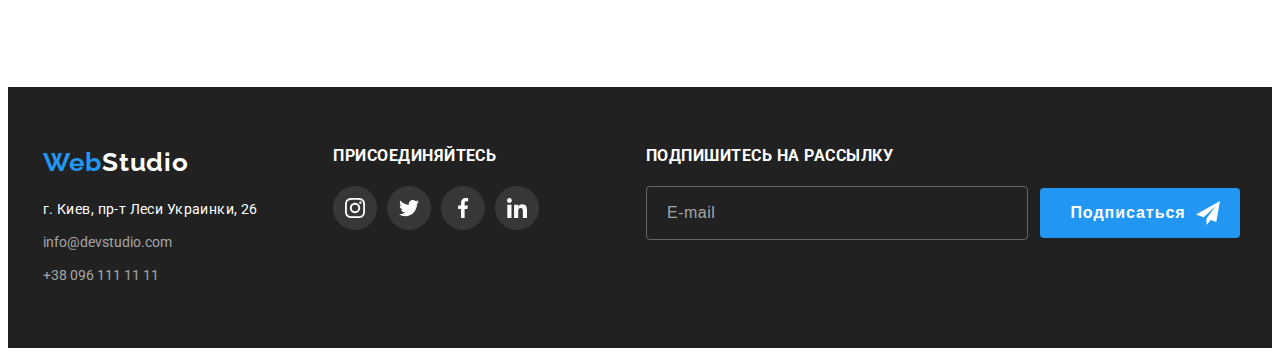
==== commit 9e2c94e5: "Исправил ошибки" ====
--- a/portfolio.html
+++ b/portfolio.html
@@ -21,10 +21,10 @@
           <a href="./index.html" class="logo logo-dark header__logo header__link" lang="en"><span class="logo__accent">Web</span>Studio</a>
           <ul class="list nav__list">
             <li class="nav__item">
-              <a href="./index.html" class="link nav__link header__link">Студия</a>
+              <a href="./index.html" class="link nav__link header__link header__link-current">Студия</a>
             </li>
             <li class="nav__item">
-              <a href="./portfolio.html" class="link nav__link header__link header__link-current">Портфолио</a>
+              <a href="./portfolio.html" class="link nav__link header__link">Портфолио</a>
             </li>
             <li class="nav__item">
               <a href="#" class="link nav__link header__link">Контакты</a>
@@ -35,14 +35,14 @@
         <div class="address address-top">
           <ul class="list nav__address">
             <li class="address__item">
-              <a href="mailto:info@devstudio.com" class="link header__contacts header__link">
+              <a href="mailto:info@devstudio.com" class="link header__contacts header__contacts-top header__link">
                 <svg class="header__icon" width="16" height="12">
                   <use href="./images/sprite.svg#envelope"></use></svg
                 >nfo@devstudio.com</a
               >
             </li>
             <li class="address__item">
-              <a href="tel:+380961111111" class="link header__contacts header__link"
+              <a href="tel:+380961111111" class="link header__contacts header__contacts-bottom header__link"
                 ><svg class="header__icon" width="10" height="16">
                   <use href="./images/sprite.svg#smartphone"></use></svg
                 >+38 096 111 11 11</a
@@ -66,29 +66,33 @@
             </svg>
           </button>
 
-          <ul class="list mobile-menu__nav">
-            <li class="mobile-menu__nav-item">
-              <a href="./index.html" class="link mobile-menu__nav-link">Студия</a>
-            </li>
-            <li class="mobile-menu__nav-item">
-              <a href="./portfolio.html" class="link mobile-menu__nav-link mobile-menu__nav-link-current">Портфолио</a>
-            </li>
-            <li class="mobile-menu__nav-item">
-              <a href="#" class="link mobile-menu__nav-link">Контакты</a>
-            </li>
-          </ul>
-
-          <ul class="list mobile-menu__contacts">
-            <li class="mobile-menu__contacts-item"><a href="tell:380961111111" class="link mobile-menu__contacts-tell">+38 096 111 11 11</a></li>
-            <li class="mobile-menu__contacts-item"><a href="mailto:info@devstudio.com" class="link mobile-menu__contacts-mail">info@devstudio.com</a></li>
-          </ul>
-
-          <ul class="list mobile-menu__socials">
-            <li class="mobile-menu__socials-item"><a href="#" class="link mobile-menu__socials-link" target="_blank" rel="noopener noreferrer nofollow" aria-label="Instagram">Instagram</a></li>
-            <li class="mobile-menu__socials-item"><a href="#" class="link mobile-menu__socials-link" target="_blank" rel="noopener noreferrer nofollow" aria-label="Twitter">Twitter</a></li>
-            <li class="mobile-menu__socials-item"><a href="#" class="link mobile-menu__socials-link" target="_blank" rel="noopener noreferrer nofollow" aria-label="Facebook">Facebook</a></li>
-            <li class="mobile-menu__socials-item"><a href="#" class="link mobile-menu__socials-link" target="_blank" rel="noopener noreferrer nofollow" aria-label="LinkedIn">LinkedIn</a></li>
-          </ul>
+          <nav class="mobile__nav">
+            <ul class="list mobile-menu__nav">
+              <li class="mobile-menu__nav-item">
+                <a href="./index.html" class="link mobile-menu__nav-link mobile-menu__nav-link-current">Студия</a>
+              </li>
+              <li class="mobile-menu__nav-item">
+                <a href="./portfolio.html" class="link mobile-menu__nav-link">Портфолио</a>
+              </li>
+              <li class="mobile-menu__nav-item">
+                <a href="#" class="link mobile-menu__nav-link">Контакты</a>
+              </li>
+            </ul>
+          </nav>
+
+          <div class="mobile-menu__contacts-inner">
+            <ul class="list mobile-menu__contacts">
+              <li class="mobile-menu__contacts-item"><a href="tell:380961111111" class="link mobile-menu__contacts-tell">+38 096 111 11 11</a></li>
+              <li class="mobile-menu__contacts-item"><a href="mailto:info@devstudio.com" class="link mobile-menu__contacts-mail">info@devstudio.com</a></li>
+            </ul>
+
+            <ul class="list mobile-menu__socials">
+              <li class="mobile-menu__socials-item"><a href="#" class="link mobile-menu__socials-link" target="_blank" rel="noopener noreferrer nofollow" aria-label="Instagram">Instagram</a></li>
+              <li class="mobile-menu__socials-item"><a href="#" class="link mobile-menu__socials-link" target="_blank" rel="noopener noreferrer nofollow" aria-label="Twitter">Twitter</a></li>
+              <li class="mobile-menu__socials-item"><a href="#" class="link mobile-menu__socials-link" target="_blank" rel="noopener noreferrer nofollow" aria-label="Facebook">Facebook</a></li>
+              <li class="mobile-menu__socials-item"><a href="#" class="link mobile-menu__socials-link" target="_blank" rel="noopener noreferrer nofollow" aria-label="LinkedIn">LinkedIn</a></li>
+            </ul>
+          </div>
         </div>
       </div>
     </header>
@@ -100,264 +104,264 @@
           <!-- Скрытый заголовок -->
           <h1 class="visually-hidden">Портфолио</h1>
           <!-- Кнопки-фильтр портфолио -->
-          <div class="filter">
-            <ul class="list filter__list">
-              <li class="filter__item">
-                <button type="button" class="button filter__btn filter__btn-current">Все</button>
-              </li>
-              <li class="filter__item">
-                <button type="button" class="button filter__btn">Веб сайты</button>
-              </li>
-              <li class="filter__item">
-                <button type="button" class="button filter__btn">Приложения</button>
-              </li>
-              <li class="filter__item">
-                <button type="button" class="button filter__btn">Дизайн</button>
-              </li>
-              <li class="filter__item">
-                <button type="button" class="button filter__btn">Маркетинг</button>
+
+          <ul class="list filter__list">
+            <li class="filter__item">
+              <button type="button" class="button filter__btn filter__btn-current">Все</button>
+            </li>
+            <li class="filter__item">
+              <button type="button" class="button filter__btn">Веб сайты</button>
+            </li>
+            <li class="filter__item">
+              <button type="button" class="button filter__btn">Приложения</button>
+            </li>
+            <li class="filter__item">
+              <button type="button" class="button filter__btn">Дизайн</button>
+            </li>
+            <li class="filter__item">
+              <button type="button" class="button filter__btn">Маркетинг</button>
+            </li>
+          </ul>
+
+          <!-- *Карточки портфолио -->
+
+          <ul class="list cards__list">
+            <!-- карточка -->
+            <li class="cards__item">
+              <!-- ссылка с фото заголовком и текстом -->
+              <a href="" class="cards__link">
+                <div class="cards__dropdown dropdown">
+                  <!-- фото -->
+                  <picture>
+                    <source media="(min-width: 1200px)" srcset="./images/portfolio/1-1200.jpg 1x, ./images/portfolio/1-1200@2x.jpg 2x" />
+
+                    <source media="(min-width: 480px)" srcset="./images/portfolio/1-480.jpg 1x, ./images/portfolio/1-480@2x.jpg 2x" />
+
+                    <img src="./images/portfolio/1-1200.jpg" alt="Пример веб-сайта" width="370" height="294" />
+                  </picture>
+                  <!--* Выпадающее меню -->
+                  <p class="dropdown__text-hover">Ресурс предлагает комплексные предложения с разным уровнем функционала и сервисов. Все это позволит посетителю получить исчерпывающие сведения о компании или частном лице.</p>
+                </div>
+
+                <div class="cards__border">
+                  <h2 class="cards__name">Технокряк</h2>
+                  <p class="cards__descr">Веб-сайт</p>
+                </div>
+              </a>
+            </li>
+            <li class="cards__item">
+              <a href="" class="cards__link">
+                <div class="cards__dropdown">
+                  <!-- фото -->
+                  <picture>
+                    <source media="(min-width: 1200px)" srcset="./images/portfolio/2-1200.jpg 1x, ./images/portfolio/2-1200@2x.jpg 2x" />
+
+                    <source media="(min-width: 480px)" srcset="./images/portfolio/2-480.jpg 1x, ./images/portfolio/2-480@2x.jpg 2x" />
+
+                    <img src="./images/portfolio/2-1200.jpg" alt="Пример веб-сайта" width="370" height="294" />
+                  </picture>
+                  <p class="dropdown__text-hover">Ресурс предлагает комплексные предложения с разным уровнем функционала и сервисов. Все это позволит посетителю получить исчерпывающие сведения о компании или частном лице.</p>
+                </div>
+                <div class="cards__border">
+                  <h2 class="cards__name">Постер <span lang="en">New Orlean vs Golden Star</span></h2>
+                  <p class="cards__descr">Дизайн</p>
+                </div>
+              </a>
+            </li>
+            <li class="cards__item">
+              <a href="" class="cards__link">
+                <div class="cards__dropdown">
+                  <!-- фото -->
+                  <picture>
+                    <source media="(min-width: 1200px)" srcset="./images/portfolio/3-1200.jpg 1x, ./images/portfolio/3-1200@2x.jpg 2x" />
+
+                    <source media="(min-width: 480px)" srcset="./images/portfolio/3-480.jpg 1x, ./images/portfolio/3-480@2x.jpg 2x" />
+
+                    <img src="./images/portfolio/3-1200.jpg" alt="Пример веб-сайта" width="370" height="294" />
+                  </picture>
+                  <p class="dropdown__text-hover">Ресурс предлагает комплексные предложения с разным уровнем функционала и сервисов. Все это позволит посетителю получить исчерпывающие сведения о компании или частном лице.</p>
+                </div>
+                <div class="cards__border">
+                  <h2 class="cards__name">Ресторан <span lang="en">Seafood</span></h2>
+                  <p class="cards__descr">Приложение</p>
+                </div>
+              </a>
+            </li>
+            <li class="cards__item">
+              <a href="" class="cards__link">
+                <div class="cards__dropdown">
+                  <!-- фото -->
+                  <picture>
+                    <source media="(min-width: 1200px)" srcset="./images/portfolio/4-1200.jpg 1x, ./images/portfolio/4-1200@2x.jpg 2x" />
+
+                    <source media="(min-width: 480px)" srcset="./images/portfolio/4-480.jpg 1x, ./images/portfolio/4-480@2x.jpg 2x" />
+
+                    <img src="./images/portfolio/4-1200.jpg" alt="Пример веб-сайта" width="370" height="294" />
+                  </picture>
+                  <p class="dropdown__text-hover">Ресурс предлагает комплексные предложения с разным уровнем функционала и сервисов. Все это позволит посетителю получить исчерпывающие сведения о компании или частном лице.</p>
+                </div>
+                <div class="cards__border">
+                  <h2 class="cards__name">Проект <span lang="en">Prime</span></h2>
+                  <p class="cards__descr">Маркетинг</p>
+                </div>
+              </a>
+            </li>
+            <li class="cards__item">
+              <a href="" class="cards__link">
+                <div class="cards__dropdown">
+                  <!-- фото -->
+                  <picture>
+                    <source media="(min-width: 1200px)" srcset="./images/portfolio/5-1200.jpg 1x, ./images/portfolio/5-1200@2x.jpg 2x" />
+
+                    <source media="(min-width: 480px)" srcset="./images/portfolio/5-480.jpg 1x, ./images/portfolio/5-480@2x.jpg 2x" />
+
+                    <img src="./images/portfolio/5-1200.jpg" alt="Пример веб-сайта" width="370" height="294" />
+                  </picture>
+                  <p class="dropdown__text-hover">Ресурс предлагает комплексные предложения с разным уровнем функционала и сервисов. Все это позволит посетителю получить исчерпывающие сведения о компании или частном лице.</p>
+                </div>
+                <div class="cards__border">
+                  <h2 class="cards__name">Проект <span lang="en">Boxes</span></h2>
+                  <p class="cards__descr">Приложение</p>
+                </div>
+              </a>
+            </li>
+            <li class="cards__item">
+              <a href="" class="cards__link">
+                <div class="cards__dropdown">
+                  <!-- фото -->
+                  <picture>
+                    <source media="(min-width: 1200px)" srcset="./images/portfolio/6-1200.jpg 1x, ./images/portfolio/6-1200@2x.jpg 2x" />
+
+                    <source media="(min-width: 480px)" srcset="./images/portfolio/6-480.jpg 1x, ./images/portfolio/6-480@2x.jpg 2x" />
+
+                    <img src="./images/portfolio/6-1200.jpg" alt="Пример веб-сайта" width="370" height="294" />
+                  </picture>
+                  <p class="dropdown__text-hover">Ресурс предлагает комплексные предложения с разным уровнем функционала и сервисов. Все это позволит посетителю получить исчерпывающие сведения о компании или частном лице.</p>
+                </div>
+                <div class="cards__border">
+                  <h2 class="cards__name" lang="en">Inspiration has no Borders</h2>
+                  <p class="cards__descr">Веб-сайт</p>
+                </div>
+              </a>
+            </li>
+            <li class="cards__item">
+              <a href="" class="cards__link">
+                <div class="cards__dropdown">
+                  <!-- фото -->
+                  <picture>
+                    <source media="(min-width: 1200px)" srcset="./images/portfolio/7-1200.jpg 1x, ./images/portfolio/7-1200@2x.jpg 2x" />
+
+                    <source media="(min-width: 480px)" srcset="./images/portfolio/7-480.jpg 1x, ./images/portfolio/7-480@2x.jpg 2x" />
+
+                    <img src="./images/portfolio/7-1200.jpg" alt="Пример веб-сайта" width="370" height="294" />
+                  </picture>
+                  <p class="dropdown__text-hover">Ресурс предлагает комплексные предложения с разным уровнем функционала и сервисов. Все это позволит посетителю получить исчерпывающие сведения о компании или частном лице.</p>
+                </div>
+                <div class="cards__border">
+                  <h2 class="cards__name">Издание <span lang="en">Limited Edition</span></h2>
+                  <p class="cards__descr">Дизайн</p>
+                </div>
+              </a>
+            </li>
+            <li class="cards__item">
+              <a href="" class="cards__link">
+                <div class="cards__dropdown">
+                  <!-- фото -->
+                  <picture>
+                    <source media="(min-width: 1200px)" srcset="./images/portfolio/8-1200.jpg 1x, ./images/portfolio/8-1200@2x.jpg 2x" />
+
+                    <source media="(min-width: 480px)" srcset="./images/portfolio/8-480.jpg 1x, ./images/portfolio/8-480@2x.jpg 2x" />
+
+                    <img src="./images/portfolio/8-1200.jpg" alt="Пример веб-сайта" width="370" height="294" />
+                  </picture>
+                  <p class="dropdown__text-hover">Ресурс предлагает комплексные предложения с разным уровнем функционала и сервисов. Все это позволит посетителю получить исчерпывающие сведения о компании или частном лице.</p>
+                </div>
+                <div class="cards__border">
+                  <h2 class="cards__name" lang="en">Проект <span>LAB</span></h2>
+                  <p class="cards__descr">Маркетинг</p>
+                </div>
+              </a>
+            </li>
+            <li class="cards__item">
+              <a href="" class="cards__link">
+                <div class="cards__dropdown">
+                  <!-- фото -->
+                  <picture>
+                    <source media="(min-width: 1200px)" srcset="./images/portfolio/9-1200.jpg 1x, ./images/portfolio/9-1200@2x.jpg 2x" />
+
+                    <source media="(min-width: 480px)" srcset="./images/portfolio/9-480.jpg 1x, ./images/portfolio/9-480@2x.jpg 2x" />
+
+                    <img src="./images/portfolio/9-1200.jpg" alt="Пример веб-сайта" width="370" height="294" />
+                  </picture>
+                  <p class="dropdown__text-hover">Ресурс предлагает комплексные предложения с разным уровнем функционала и сервисов. Все это позволит посетителю получить исчерпывающие сведения о компании или частном лице.</p>
+                </div>
+                <div class="cards__border">
+                  <h2 class="cards__name" lang="en">Growing Business</h2>
+                  <p class="cards__descr">Приложение</p>
+                </div>
+              </a>
+            </li>
+          </ul>
+        </div>
+      </section>
+    </main>
+
+    <!--*=====Футер=======-->
+
+    <footer class="footer">
+      <div class="container footer__container">
+        <div class="footer__test">
+          <div class="footer__address-inner">
+            <a href="./index.html" class="logo footer__logo logo-light footer__link" lang="en"> <span class="logo__accent">Web</span>Studio</a>
+            <address class="address address-bottom">
+              <ul class="list footer__list">
+                <li class="footer__item">
+                  <a href="https://www.google.com.ua/maps/place/бул.+Леси+Украинки,+26,+Киев,+02000/@50.4265807,30.5361971,17z/data=!3m1!4b1!4m5!3m4!1s0x40d4cf0e033ecbe9:0x57a4dffefec77da0!8m2!3d50.4265807!4d30.5383858?hl=ru" class="footer__address link footer__link"> г. Киев, пр-т Леси Украинки, 26 </a>
+                </li>
+                <li class="footer__item">
+                  <a href="mailto:info@devstudio.com" class="footer__contacts link footer__link">info@devstudio.com</a>
+                </li>
+                <li class="footer__item">
+                  <a href="tel:+380961111111" class="footer__contacts link footer__link">+38 096 111 11 11</a>
+                </li>
+              </ul>
+            </address>
+          </div>
+          <div class="footer__inner">
+            <p class="footer__slogan">Присоединяйтесь</p>
+            <ul class="social list">
+              <li class="join social__item item">
+                <a href="#" class="social__link social__link-dark link" target="_blank" rel="noopener noreferrer nofollow" aria-label="instagram">
+                  <svg class="join__icon" width="20" height="20">
+                    <use href="./images/sprite.svg#instagram"></use>
+                  </svg>
+                </a>
+              </li>
+              <li class="social__item item">
+                <a href="#" class="social__link social__link-dark link" target="_blank" rel="noopener noreferrer nofollow" aria-label="instagram">
+                  <svg class="join__icon" width="20" height="20">
+                    <use href="./images/sprite.svg#twitter"></use>
+                  </svg>
+                </a>
+              </li>
+              <li class="social__item item">
+                <a href="#" class="social__link social__link-dark link" target="_blank" rel="noopener noreferrer nofollow" aria-label="instagram">
+                  <svg class="join__icon" width="20" height="20">
+                    <use href="./images/sprite.svg#facebook"></use>
+                  </svg>
+                </a>
+              </li>
+              <li class="social__item item">
+                <a href="#" class="social__link social__link-dark link" target="_blank" rel="noopener noreferrer nofollow" aria-label="instagram">
+                  <svg class="join__icon" width="20" height="20">
+                    <use href="./images/sprite.svg#linkedin"></use>
+                  </svg>
+                </a>
               </li>
             </ul>
           </div>
-
-          <!-- *Карточки портфолио -->
-
-          <div class="cards">
-            <ul class="list cards__list">
-              <!-- карточка -->
-              <li class="cards__item">
-                <!-- ссылка с фото заголовком и текстом -->
-                <a href="" class="cards__link">
-                  <div class="cards__dropdown dropdown">
-                    <!-- фото -->
-                    <picture>
-                      <source media="(min-width: 1200px)" srcset="./images/portfolio/1-1200.jpg 1x, ./images/portfolio/1-1200@2x.jpg 2x" />
-
-                      <source media="(min-width: 480px)" srcset="./images/portfolio/1-480.jpg 1x, ./images/portfolio/1-480@2x.jpg 2x" />
-
-                      <img src="./images/portfolio/1-1200.jpg" alt="Пример веб-сайта" width="370" height="294" />
-                    </picture>
-                    <!--* Выпадающее меню -->
-                    <p class="dropdown__text-hover">Ресурс предлагает комплексные предложения с разным уровнем функционала и сервисов. Все это позволит посетителю получить исчерпывающие сведения о компании или частном лице.</p>
-                  </div>
-
-                  <div class="cards__border">
-                    <h2 class="cards__name">Технокряк</h2>
-                    <p class="cards__descr">Веб-сайт</p>
-                  </div>
-                </a>
-              </li>
-              <li class="cards__item">
-                <a href="" class="cards__link">
-                  <div class="cards__dropdown">
-                    <!-- фото -->
-                    <picture>
-                      <source media="(min-width: 1200px)" srcset="./images/portfolio/2-1200.jpg 1x, ./images/portfolio/2-1200@2x.jpg 2x" />
-
-                      <source media="(min-width: 480px)" srcset="./images/portfolio/2-480.jpg 1x, ./images/portfolio/2-480@2x.jpg 2x" />
-
-                      <img src="./images/portfolio/2-1200.jpg" alt="Пример веб-сайта" width="370" height="294" />
-                    </picture>
-                    <p class="dropdown__text-hover">Ресурс предлагает комплексные предложения с разным уровнем функционала и сервисов. Все это позволит посетителю получить исчерпывающие сведения о компании или частном лице.</p>
-                  </div>
-                  <div class="cards__border">
-                    <h2 class="cards__name">Постер <span lang="en">New Orlean vs Golden Star</span></h2>
-                    <p class="cards__descr">Дизайн</p>
-                  </div>
-                </a>
-              </li>
-              <li class="cards__item">
-                <a href="" class="cards__link">
-                  <div class="cards__dropdown">
-                    <!-- фото -->
-                    <picture>
-                      <source media="(min-width: 1200px)" srcset="./images/portfolio/3-1200.jpg 1x, ./images/portfolio/3-1200@2x.jpg 2x" />
-
-                      <source media="(min-width: 480px)" srcset="./images/portfolio/3-480.jpg 1x, ./images/portfolio/3-480@2x.jpg 2x" />
-
-                      <img src="./images/portfolio/3-1200.jpg" alt="Пример веб-сайта" width="370" height="294" />
-                    </picture>
-                    <p class="dropdown__text-hover">Ресурс предлагает комплексные предложения с разным уровнем функционала и сервисов. Все это позволит посетителю получить исчерпывающие сведения о компании или частном лице.</p>
-                  </div>
-                  <div class="cards__border">
-                    <h2 class="cards__name">Ресторан <span lang="en">Seafood</span></h2>
-                    <p class="cards__descr">Приложение</p>
-                  </div>
-                </a>
-              </li>
-              <li class="cards__item">
-                <a href="" class="cards__link">
-                  <div class="cards__dropdown">
-                    <!-- фото -->
-                    <picture>
-                      <source media="(min-width: 1200px)" srcset="./images/portfolio/4-1200.jpg 1x, ./images/portfolio/4-1200@2x.jpg 2x" />
-
-                      <source media="(min-width: 480px)" srcset="./images/portfolio/4-480.jpg 1x, ./images/portfolio/4-480@2x.jpg 2x" />
-
-                      <img src="./images/portfolio/4-1200.jpg" alt="Пример веб-сайта" width="370" height="294" />
-                    </picture>
-                    <p class="dropdown__text-hover">Ресурс предлагает комплексные предложения с разным уровнем функционала и сервисов. Все это позволит посетителю получить исчерпывающие сведения о компании или частном лице.</p>
-                  </div>
-                  <div class="cards__border">
-                    <h2 class="cards__name">Проект <span lang="en">Prime</span></h2>
-                    <p class="cards__descr">Маркетинг</p>
-                  </div>
-                </a>
-              </li>
-              <li class="cards__item">
-                <a href="" class="cards__link">
-                  <div class="cards__dropdown">
-                    <!-- фото -->
-                    <picture>
-                      <source media="(min-width: 1200px)" srcset="./images/portfolio/5-1200.jpg 1x, ./images/portfolio/5-1200@2x.jpg 2x" />
-
-                      <source media="(min-width: 480px)" srcset="./images/portfolio/5-480.jpg 1x, ./images/portfolio/5-480@2x.jpg 2x" />
-
-                      <img src="./images/portfolio/5-1200.jpg" alt="Пример веб-сайта" width="370" height="294" />
-                    </picture>
-                    <p class="dropdown__text-hover">Ресурс предлагает комплексные предложения с разным уровнем функционала и сервисов. Все это позволит посетителю получить исчерпывающие сведения о компании или частном лице.</p>
-                  </div>
-                  <div class="cards__border">
-                    <h2 class="cards__name">Проект <span lang="en">Boxes</span></h2>
-                    <p class="cards__descr">Приложение</p>
-                  </div>
-                </a>
-              </li>
-              <li class="cards__item">
-                <a href="" class="cards__link">
-                  <div class="cards__dropdown">
-                    <!-- фото -->
-                    <picture>
-                      <source media="(min-width: 1200px)" srcset="./images/portfolio/6-1200.jpg 1x, ./images/portfolio/6-1200@2x.jpg 2x" />
-
-                      <source media="(min-width: 480px)" srcset="./images/portfolio/6-480.jpg 1x, ./images/portfolio/6-480@2x.jpg 2x" />
-
-                      <img src="./images/portfolio/6-1200.jpg" alt="Пример веб-сайта" width="370" height="294" />
-                    </picture>
-                    <p class="dropdown__text-hover">Ресурс предлагает комплексные предложения с разным уровнем функционала и сервисов. Все это позволит посетителю получить исчерпывающие сведения о компании или частном лице.</p>
-                  </div>
-                  <div class="cards__border">
-                    <h2 class="cards__name" lang="en">Inspiration has no Borders</h2>
-                    <p class="cards__descr">Веб-сайт</p>
-                  </div>
-                </a>
-              </li>
-              <li class="cards__item">
-                <a href="" class="cards__link">
-                  <div class="cards__dropdown">
-                    <!-- фото -->
-                    <picture>
-                      <source media="(min-width: 1200px)" srcset="./images/portfolio/7-1200.jpg 1x, ./images/portfolio/7-1200@2x.jpg 2x" />
-
-                      <source media="(min-width: 480px)" srcset="./images/portfolio/7-480.jpg 1x, ./images/portfolio/7-480@2x.jpg 2x" />
-
-                      <img src="./images/portfolio/7-1200.jpg" alt="Пример веб-сайта" width="370" height="294" />
-                    </picture>
-                    <p class="dropdown__text-hover">Ресурс предлагает комплексные предложения с разным уровнем функционала и сервисов. Все это позволит посетителю получить исчерпывающие сведения о компании или частном лице.</p>
-                  </div>
-                  <div class="cards__border">
-                    <h2 class="cards__name">Издание <span lang="en">Limited Edition</span></h2>
-                    <p class="cards__descr">Дизайн</p>
-                  </div>
-                </a>
-              </li>
-              <li class="cards__item">
-                <a href="" class="cards__link">
-                  <div class="cards__dropdown">
-                    <!-- фото -->
-                    <picture>
-                      <source media="(min-width: 1200px)" srcset="./images/portfolio/8-1200.jpg 1x, ./images/portfolio/8-1200@2x.jpg 2x" />
-
-                      <source media="(min-width: 480px)" srcset="./images/portfolio/8-480.jpg 1x, ./images/portfolio/8-480@2x.jpg 2x" />
-
-                      <img src="./images/portfolio/8-1200.jpg" alt="Пример веб-сайта" width="370" height="294" />
-                    </picture>
-                    <p class="dropdown__text-hover">Ресурс предлагает комплексные предложения с разным уровнем функционала и сервисов. Все это позволит посетителю получить исчерпывающие сведения о компании или частном лице.</p>
-                  </div>
-                  <div class="cards__border">
-                    <h2 class="cards__name" lang="en">Проект <span>LAB</span></h2>
-                    <p class="cards__descr">Маркетинг</p>
-                  </div>
-                </a>
-              </li>
-              <li class="cards__item">
-                <a href="" class="cards__link">
-                  <div class="cards__dropdown">
-                    <!-- фото -->
-                    <picture>
-                      <source media="(min-width: 1200px)" srcset="./images/portfolio/9-1200.jpg 1x, ./images/portfolio/9-1200@2x.jpg 2x" />
-
-                      <source media="(min-width: 480px)" srcset="./images/portfolio/9-480.jpg 1x, ./images/portfolio/9-480@2x.jpg 2x" />
-
-                      <img src="./images/portfolio/9-1200.jpg" alt="Пример веб-сайта" width="370" height="294" />
-                    </picture>
-                    <p class="dropdown__text-hover">Ресурс предлагает комплексные предложения с разным уровнем функционала и сервисов. Все это позволит посетителю получить исчерпывающие сведения о компании или частном лице.</p>
-                  </div>
-                  <div class="cards__border">
-                    <h2 class="cards__name" lang="en">Growing Business</h2>
-                    <p class="cards__descr">Приложение</p>
-                  </div>
-                </a>
-              </li>
-            </ul>
-          </div>
-        </div>
-      </section>
-    </main>
-
-    <!--*=====Футер=======-->
-
-    <footer class="footer">
-      <div class="container footer__container">
-        <div>
-          <a href="./index.html" class="logo footer__logo logo-light footer__link" lang="en"> <span class="logo__accent">Web</span>Studio</a>
-          <address class="address address-bottom">
-            <ul class="list footer__list">
-              <li class="footer__item">
-                <a href="https://www.google.com.ua/maps/place/бул.+Леси+Украинки,+26,+Киев,+02000/@50.4265807,30.5361971,17z/data=!3m1!4b1!4m5!3m4!1s0x40d4cf0e033ecbe9:0x57a4dffefec77da0!8m2!3d50.4265807!4d30.5383858?hl=ru" class="footer__address link footer__link"> г. Киев, пр-т Леси Украинки, 26 </a>
-              </li>
-              <li class="footer__item">
-                <a href="mailto:info@devstudio.com" class="footer__contacts link footer__link">info@devstudio.com</a>
-              </li>
-              <li class="footer__item">
-                <a href="tel:+380961111111" class="footer__contacts link footer__link">+38 096 111 11 11</a>
-              </li>
-            </ul>
-          </address>
-        </div>
-        <div class="footer__inner">
-          <p class="footer__slogan">Присоединяйтесь</p>
-          <ul class="social list">
-            <li class="join social__item item">
-              <a href="#" class="social__link social__link-dark link" target="_blank" rel="noopener noreferrer nofollow" aria-label="instagram">
-                <svg class="join__icon" width="20" height="20">
-                  <use href="./images/sprite.svg#instagram"></use>
-                </svg>
-              </a>
-            </li>
-            <li class="social__item item">
-              <a href="#" class="social__link social__link-dark link" target="_blank" rel="noopener noreferrer nofollow" aria-label="instagram">
-                <svg class="join__icon" width="20" height="20">
-                  <use href="./images/sprite.svg#twitter"></use>
-                </svg>
-              </a>
-            </li>
-            <li class="social__item item">
-              <a href="#" class="social__link social__link-dark link" target="_blank" rel="noopener noreferrer nofollow" aria-label="instagram">
-                <svg class="join__icon" width="20" height="20">
-                  <use href="./images/sprite.svg#facebook"></use>
-                </svg>
-              </a>
-            </li>
-            <li class="social__item item">
-              <a href="#" class="social__link social__link-dark link" target="_blank" rel="noopener noreferrer nofollow" aria-label="instagram">
-                <svg class="join__icon" width="20" height="20">
-                  <use href="./images/sprite.svg#linkedin"></use>
-                </svg>
-              </a>
-            </li>
-          </ul>
-        </div>
+        </div>
+
         <div class="form-inner">
           <strong class="form-inner__slogan">Подпишитесь на рассылку </strong>
           <form name="signup_form" autocomplete="on" novalidate class="form-footer">
--- a/css/main.min.css
+++ b/css/main.min.css
@@ -1 +1 @@
-:root{--primary-background-color: #ffffff;--secondary-background-color: #f5f4fa;--hero-background-color: #2f303a;--branches-bg-color: rgba(47, 48, 58, 0.8);--modal-bg-color: rgba(0, 0, 0, 0.2);--title-color: #212121;--secondary-title-color: #ffffff;--text-color: #757575;--logo-color: #000000;--accent-color: #2196f3;--header-border-color: #ececec;--hero-hover-color: #188ce8;--footer-address-color: rgba(255, 255, 255, 0.6);--portf-btn-color: #f5f4fa;--portf-border-color: #eeeeee;--social-icon-color: #afb1b8;--social-icon-hover-color: #ffffff;--advant-icon-bg-color: #f5f4fa;--client-icon-border-color: #afb1b8;--footer-icon-bg-color: rgba(255, 255, 255, 0.1);--main-font: "Roboto", sans-serif;--accent-font: "Raleway", sans-serif;--hero-size: 44px;--hero-size-mobile: 26px;--title-size: 36px;--subtitle-size: 18px;--note-size: 16px;--text-size: 14px;--hero-weight: 900;--head-weight: 700;--secondary-weight: 500;--main-weight: 400;--timing-function: cubic-bezier(0.4, 0, 0.2, 1);--gradient: linear-gradient(to right, rgba(47, 48, 58, 0.4), rgba(47, 48, 58, 0.4))}h1,h2,h3,h4,li,ul,p{margin-top:0;margin-bottom:0}a{text-decoration:none}img{display:block;width:100%;max-width:100%;height:auto}body{font-family:var(--main-font);font-style:normal;color:var(--text-color);background-color:var(--primary-background-color)}body.modal-open{overflow:hidden}.container{width:100%;margin:0 auto;padding-left:15px;padding-right:15px}@media screen and (min-width: 480px){.container{width:480px}}@media screen and (min-width: 767px){.container{width:768px}}@media screen and (min-width: 1200px){.container{width:1200px}}.section{padding-top:60px;padding-bottom:60px}@media screen and (min-width: 1200px){.section{padding-top:94px;padding-bottom:94px}}.section__list{display:-webkit-box;display:-ms-flexbox;display:flex;-ms-flex-wrap:wrap;flex-wrap:wrap;gap:30px}.link{font-size:14px;color:var(--title-color)}.list{padding-left:0;list-style:none}.button{font-style:inherit;cursor:pointer;border:none;border-radius:4px}.title{font-size:var(--title-size);line-height:1.17;letter-spacing:.03em;text-align:center;color:var(--title-color)}.section__title{margin-bottom:30px}@media screen and (min-width: 1200px){.section__title{margin-bottom:50px}}.backdrop{position:fixed;top:0;left:0;width:100%;height:100%;padding:93px 15px;overflow-y:scroll;background-color:var(--modal-bg-color);-webkit-transition:visibility 500ms var(--timing-function),opacity 500ms var(--timing-function);transition:visibility 500ms var(--timing-function),opacity 500ms var(--timing-function)}.backdrop.is-hidden{opacity:0;visibility:hidden;pointer-events:none}.modal{position:absolute;top:50%;left:50%;-webkit-transform:translate(-50%, -50%);transform:translate(-50%, -50%);display:-webkit-box;display:-ms-flexbox;display:flex;-webkit-box-orient:vertical;-webkit-box-direction:normal;-ms-flex-direction:column;flex-direction:column;-webkit-transition:opacity 500ms var(--timing-function),-webkit-transform 500ms var(--timing-function);transition:opacity 500ms var(--timing-function),-webkit-transform 500ms var(--timing-function);transition:opacity 500ms var(--timing-function),transform 500ms var(--timing-function);transition:opacity 500ms var(--timing-function),transform 500ms var(--timing-function),-webkit-transform 500ms var(--timing-function);width:100%;min-height:581px;padding:40px 40px;-webkit-box-shadow:0px 1px 3px rgba(0,0,0,.12),0px 1px 1px rgba(0,0,0,.14),0px 2px 1px rgba(0,0,0,.2);box-shadow:0px 1px 3px rgba(0,0,0,.12),0px 1px 1px rgba(0,0,0,.14),0px 2px 1px rgba(0,0,0,.2);border-radius:4px;background-color:var(--primary-background-color)}@media screen and (max-width: 479px){.modal{top:55%}}@media screen and (min-width: 480px)and (max-width: 1200px){.modal{width:450px}}@media screen and (min-width: 1200px){.modal{width:528px}}.backdrop.is-hidden>.modal-wrapper{opacity:0;-webkit-transform:translate(-50%, 100%) scale(0.3);transform:translate(-50%, 100%) scale(0.3)}.modal__close{position:absolute;top:8px;right:8px;display:-webkit-box;display:-ms-flexbox;display:flex;-webkit-box-align:center;-ms-flex-align:center;align-items:center;-webkit-box-pack:center;-ms-flex-pack:center;justify-content:center;padding:0;width:30px;height:30px;cursor:pointer;border:1px solid rgba(0,0,0,.1);border-radius:50%;background-color:var(--secondary-background-color);-webkit-transition:fill 250ms var(--timing-function),border 250ms var(--timing-function);transition:fill 250ms var(--timing-function),border 250ms var(--timing-function)}.modal__close:hover,.modal__close:focus{fill:var(--accent-color);border:2px solid var(--accent-color);outline:2px solid var(--accent-color);background-color:var(--primary-background-color)}.modal__form{display:-webkit-box;display:-ms-flexbox;display:flex;-webkit-box-orient:vertical;-webkit-box-direction:normal;-ms-flex-direction:column;flex-direction:column}.modal__label{position:relative;color:var(--title-color)}.modal__title{display:-webkit-inline-box;display:-ms-inline-flexbox;display:inline-flex;-webkit-box-pack:center;-ms-flex-pack:center;justify-content:center;margin-bottom:12px;font-weight:700;font-size:20px;line-height:1.15;letter-spacing:.03em;text-align:center;color:#212121}@media screen and (max-width: 479px){.modal__title{margin-bottom:6px;font-size:16px}}@media screen and (min-width: 480px)and (max-width: 1200px){.modal__title{line-height:1.5}}.label__input{width:100%;height:40px;margin-bottom:10px;border:1px solid rgba(33,33,33,.2);border-radius:4px;padding-left:40px;-webkit-transition:border-color 300ms var(--timing-function),outline 300ms var(--timing-function);transition:border-color 300ms var(--timing-function),outline 300ms var(--timing-function)}@media screen and (max-width: 479px){.label__input{margin-bottom:5px}}.modal__label:hover .label__input{border-color:var(--accent-color)}.label__input:focus{border-color:var(--accent-color);outline:1px solid var(--accent-color)}.label__icon{position:absolute;top:45%;left:3%;fill:currentColor;-webkit-transition:fill 300ms var(--timing-function);transition:fill 300ms var(--timing-function)}.modal__label:hover .label__icon{fill:var(--accent-color)}.label__input:focus+.label__icon{fill:var(--accent-color)}.label__name{display:inline-block;margin-bottom:4px;font-weight:400;font-size:12px;line-height:1.15;letter-spacing:.01em;color:var(--text-color)}.label__feedback{padding:12px 16px;resize:none;width:100%;height:120px;margin-bottom:20px;border:1px solid rgba(33,33,33,.2);border-radius:4px;-webkit-transition:border-color 300ms var(--timing-function),outline 300ms var(--timing-function);transition:border-color 300ms var(--timing-function),outline 300ms var(--timing-function)}@media screen and (max-width: 479px){.label__feedback{height:100px;margin-bottom:6px}}.label__feedback::-webkit-input-placeholder{font-weight:400;font-size:12px;line-height:1.15;letter-spacing:.01em;color:rgba(117,117,117,.5)}.label__feedback::-moz-placeholder{font-weight:400;font-size:12px;line-height:1.15;letter-spacing:.01em;color:rgba(117,117,117,.5)}.label__feedback:-ms-input-placeholder{font-weight:400;font-size:12px;line-height:1.15;letter-spacing:.01em;color:rgba(117,117,117,.5)}.label__feedback::-ms-input-placeholder{font-weight:400;font-size:12px;line-height:1.15;letter-spacing:.01em;color:rgba(117,117,117,.5)}.label__feedback::placeholder{font-weight:400;font-size:12px;line-height:1.15;letter-spacing:.01em;color:rgba(117,117,117,.5)}.label__feedback:focus{border-color:var(--accent-color);outline:1px solid var(--accent-color)}.modal__label:hover .label__feedback{border-color:var(--accent-color)}.modal__checkbox{display:-webkit-inline-box;display:-ms-inline-flexbox;display:inline-flex;-webkit-box-align:center;-ms-flex-align:center;align-items:center;-webkit-box-pack:center;-ms-flex-pack:center;justify-content:center;margin-bottom:30px;cursor:pointer}@media screen and (max-width: 479px){.modal__checkbox{-ms-flex-wrap:wrap;flex-wrap:wrap;margin-bottom:10px}}.checkbox__icon{margin-right:8px;border:2px solid var(--title-color);border-radius:4px;width:15px;height:16px;fill:#fff;-webkit-transition:background-color 250ms var(--timing-function),border-color 300ms var(--timing-function);transition:background-color 250ms var(--timing-function),border-color 300ms var(--timing-function)}@media screen and (min-width: 1200px){.checkbox__icon{width:18px;height:18px}}.checkbox__label:hover .checkbox__icon{border-color:var(--accent-color)}.checkbox__input:hover+.checkbox__icon{border-color:var(--accent-color)}.checkbox__input:checked+.checkbox__icon{border-color:var(--accent-color);background-color:var(--accent-color)}.checkbox__text{margin-right:5px;font-weight:400;font-size:14px;line-height:1.71;letter-spacing:.03em;color:#757575}@media screen and (max-width: 479px){.checkbox__text{text-align:center}}@media screen and (min-width: 480px)and (max-width: 1200px){.checkbox__text{font-size:12px;line-height:1.16}}.checkbox__link{position:relative;font-weight:400;font-size:14px;line-height:1.71;letter-spacing:.03em;color:#2196f3}@media screen and (min-width: 480px)and (max-width: 1200px){.checkbox__link{font-size:12px;line-height:1.16}}.checkbox__link::before{position:absolute;content:"";width:100%;height:1px;top:85%;background-color:var(--accent-color)}.modal__submit{position:relative;overflow:hidden;display:-webkit-box;display:-ms-flexbox;display:flex;-webkit-box-align:center;-ms-flex-align:center;align-items:center;-webkit-box-pack:center;-ms-flex-pack:center;justify-content:center;margin:0 auto;padding:10px 28px 10px 28px;min-width:200px;font-weight:var(--head-weight);font-size:var(--note-size);line-height:1.88;letter-spacing:.06em;color:var(--secondary-title-color);background-color:var(--accent-color);-webkit-transition:background-color 250ms var(--timing-function),-webkit-box-shadow 250ms var(--timing-function);transition:background-color 250ms var(--timing-function),-webkit-box-shadow 250ms var(--timing-function);transition:background-color 250ms var(--timing-function),box-shadow 250ms var(--timing-function);transition:background-color 250ms var(--timing-function),box-shadow 250ms var(--timing-function),-webkit-box-shadow 250ms var(--timing-function)}@media screen and (max-width: 479px){.modal__submit{padding:5px 14px 5px 14px}}.modal__submit:hover{background-color:var(--hero-hover-color);-webkit-box-shadow:0px 3px 1px rgba(0,0,10,.2),0px 1px 2px rgba(0,0,10,.28),0px 2px 2px rgba(0,0,10,.32);box-shadow:0px 3px 1px rgba(0,0,10,.2),0px 1px 2px rgba(0,0,10,.28),0px 2px 2px rgba(0,0,10,.32)}.social{display:-webkit-box;display:-ms-flexbox;display:flex;-webkit-box-pack:center;-ms-flex-pack:center;justify-content:center;-webkit-box-align:center;-ms-flex-align:center;align-items:center}.social__link{display:-webkit-box;display:-ms-flexbox;display:flex;-webkit-box-pack:center;-ms-flex-pack:center;justify-content:center;-webkit-box-align:center;-ms-flex-align:center;align-items:center;width:44px;height:44px;border-radius:50%;-webkit-transition:background-color 250ms cubic-bezier(0.4, 0, 0.2, 1);transition:background-color 250ms cubic-bezier(0.4, 0, 0.2, 1)}.social__link:hover,.social__link:focus{background-color:var(--accent-color)}.social__item+.social__item{margin-left:10px}.social__icon{fill:var(--social-icon-color);-webkit-transition:fill 250ms cubic-bezier(0.4, 0, 0.2, 1);transition:fill 250ms cubic-bezier(0.4, 0, 0.2, 1)}.social__link:hover .social__icon,.social__link:focus .social__icon{fill:var(--social-icon-hover-color)}.social__link-light{background-color:var(--primary-background-color)}.social__link-dark{background-color:var(--footer-icon-bg-color)}.join__icon{fill:var(--secondary-title-color)}.form-inner{display:-webkit-box;display:-ms-flexbox;display:flex;-webkit-box-orient:vertical;-webkit-box-direction:normal;-ms-flex-direction:column;flex-direction:column;-webkit-box-align:center;-ms-flex-align:center;align-items:center}@media screen and (min-width: 1200px){.form-inner{margin-left:auto;-webkit-box-align:start;-ms-flex-align:start;align-items:flex-start}}.form-inner__slogan{display:block;margin-bottom:20px;font-family:var(--main-font);font-weight:var(--head-weight);line-height:1.14;letter-spacing:.03em;text-transform:uppercase;color:var(--secondary-title-color)}.form-footer{width:100%;display:-webkit-box;display:-ms-flexbox;display:flex;-webkit-box-orient:vertical;-webkit-box-direction:normal;-ms-flex-direction:column;flex-direction:column;-webkit-box-align:center;-ms-flex-align:center;align-items:center}@media screen and (min-width: 1200px){.form-footer{display:block}}.form-footer__label{width:100%}@media screen and (min-width: 1200px){.form-footer__label{margin-right:12px}}.form-footer__input{width:100%;min-height:50px;margin-bottom:20px;padding-left:20px;background-color:rgba(0,0,0,0);font-weight:var(--main-weight);font-size:var(--note-size);line-height:1.25px;letter-spacing:.03em;cursor:pointer;border:1px solid rgba(255,255,255,.3);border-radius:4px;color:rgba(255,255,255,.6);-webkit-transition:border 250ms var(--timing-function);transition:border 250ms var(--timing-function)}.form-footer__input:hover{border:2px solid rgba(255,255,255,.7)}.form-footer__input::-webkit-input-placeholder{font-weight:var(--main-weight);font-size:var(--note-size);line-height:1.25px;letter-spacing:.03em;color:rgba(255,255,255,.6)}.form-footer__input::-moz-placeholder{font-weight:var(--main-weight);font-size:var(--note-size);line-height:1.25px;letter-spacing:.03em;color:rgba(255,255,255,.6)}.form-footer__input:-ms-input-placeholder{font-weight:var(--main-weight);font-size:var(--note-size);line-height:1.25px;letter-spacing:.03em;color:rgba(255,255,255,.6)}.form-footer__input::-ms-input-placeholder{font-weight:var(--main-weight);font-size:var(--note-size);line-height:1.25px;letter-spacing:.03em;color:rgba(255,255,255,.6)}.form-footer__input::placeholder{font-weight:var(--main-weight);font-size:var(--note-size);line-height:1.25px;letter-spacing:.03em;color:rgba(255,255,255,.6)}@media screen and (min-width: 767px){.form-footer__input{width:450px}}@media screen and (min-width: 767px)and (min-width: 1200px){.form-footer__input{width:358px}}.form-footer__button{position:relative;display:inline-block;overflow:hidden;-webkit-box-align:center;-ms-flex-align:center;align-items:center;-webkit-box-pack:center;-ms-flex-pack:center;justify-content:center;padding:10px 52px 10px 28px;min-width:200px;font-weight:var(--head-weight);font-size:var(--note-size);line-height:1.88;letter-spacing:.06em;color:var(--secondary-title-color);background-color:var(--accent-color);-webkit-transition:background-color 350ms var(--timing-function),-webkit-box-shadow 350ms var(--timing-function);transition:background-color 350ms var(--timing-function),-webkit-box-shadow 350ms var(--timing-function);transition:background-color 350ms var(--timing-function),box-shadow 350ms var(--timing-function);transition:background-color 350ms var(--timing-function),box-shadow 350ms var(--timing-function),-webkit-box-shadow 350ms var(--timing-function)}.form-footer__button:hover,.form-footer__button:focus{background-color:var(--hero-hover-color);-webkit-box-shadow:0px 0px 4px 1px rgba(176,206,252,.5);box-shadow:0px 0px 4px 1px rgba(176,206,252,.5)}.form-footer__icon{position:absolute;top:50%;left:84%;-webkit-transform:translate(-50%, -50%);transform:translate(-50%, -50%);-webkit-transition:-webkit-transform 350ms var(--timing-function);transition:-webkit-transform 350ms var(--timing-function);transition:transform 350ms var(--timing-function);transition:transform 350ms var(--timing-function), -webkit-transform 350ms var(--timing-function);fill:var(--secondary-title-color)}.form-footer__button:hover .form-footer__icon,.form-footer__button:focus .form-footer__icon{-webkit-transform:translate(165%, -215%);transform:translate(165%, -215%)}.logo{font-family:var(--accent-font);font-weight:var(--head-weight);font-size:26px;line-height:1.19;letter-spacing:.03em}.logo-dark{color:var(--logo-color)}.logo-light{color:var(--primary-background-color)}.logo__accent{color:var(--accent-color)}.mobile-menu{display:-webkit-box;display:-ms-flexbox;display:flex;-webkit-box-orient:vertical;-webkit-box-direction:normal;-ms-flex-direction:column;flex-direction:column;position:fixed;z-index:1;top:0;left:0;height:100%;width:100%;padding:48px 40px;background-color:var(--primary-background-color);outline:2px dashed red}@media screen and (max-width: 450px){.mobile-menu{padding:8px 40px}}.mobile-menu.is-hidden{display:none}.mobile-menu__contacts{margin-top:auto;margin-bottom:64px}@media screen and (max-width: 450px){.mobile-menu__contacts{margin-bottom:auto}}.menu__button{display:-webkit-inline-box;display:-ms-inline-flexbox;display:inline-flex;margin-left:auto;-webkit-box-align:center;-ms-flex-align:center;align-items:center;background-color:rgba(0,0,0,0);border:none}@media screen and (min-width: 767px){.menu__button{display:none}}.menu__button-close{position:absolute;top:10px;right:8px}.menu__button-close :hover{fill:var(--accent-color)}.mobile-menu__nav-item:not(:last-child){margin-bottom:32px}.mobile-menu__nav-link{font-weight:500;font-size:40px;line-height:1.17;letter-spacing:.02em}.mobile-menu__nav-link-current{color:var(--accent-color)}.mobile-menu__contacts-item:not(:last-child){margin-bottom:32px}.mobile-menu__contacts-tell{font-weight:500;font-size:34px;line-height:1.17;letter-spacing:.02em;color:var(--accent-color)}@media screen and (max-width: 380px){.mobile-menu__contacts-tell{font-size:24px}}.mobile-menu__contacts-mail{font-weight:500;font-size:24px;line-height:1.16;letter-spacing:.02em;color:var(--text-color)}.mobile-menu__socials{display:-webkit-inline-box;display:-ms-inline-flexbox;display:inline-flex}@media screen and (max-width: 480px){.mobile-menu__socials{-webkit-box-orient:vertical;-webkit-box-direction:normal;-ms-flex-direction:column;flex-direction:column}.mobile-menu__socials :not(last-child){margin-bottom:15px}}.mobile-menu__socials-item{position:relative}.mobile-menu__socials-item:not(last-child){margin-right:20px}.mobile-menu__socials-item:not(:first-child)::before{display:inline-block;position:absolute;bottom:0;left:-10px;content:"";width:2px;height:103%;background-color:rgba(33,33,33,.2);border-radius:2px}@media screen and (max-width: 480px){.mobile-menu__socials-item:not(:first-child)::before{display:none}}.mobile-menu__socials-link{font-weight:500;font-size:18px;line-height:1.22;letter-spacing:.02em;color:var(--accent-color)}.header{position:relative;border-bottom:1px solid var(--header-border-color)}.header__logo{padding-top:24px;padding-bottom:24px}.header__container{display:-webkit-box;display:-ms-flexbox;display:flex}.nav__link{position:relative;display:block;font-weight:var(--secondary-weight);line-height:1.14;letter-spacing:.02em}.nav__link::before{position:absolute;bottom:0;left:0;content:"";width:100%;height:4px;background-color:var(--accent-color);border-radius:2px;-webkit-transform:scaleX(0);transform:scaleX(0);-webkit-transform-origin:0 0;transform-origin:0 0;-webkit-transition:-webkit-transform 250ms var(--timing-function);transition:-webkit-transform 250ms var(--timing-function);transition:transform 250ms var(--timing-function);transition:transform 250ms var(--timing-function), -webkit-transform 250ms var(--timing-function)}.nav__link:hover::before{-webkit-transform:scaleX(1);transform:scaleX(1)}.nav__link:focus::before{-webkit-transform:scaleX(1);transform:scaleX(1)}.header__link{-webkit-transition:color 250ms var(--timing-function);transition:color 250ms var(--timing-function)}.header__link:hover,.header__link:focus{color:var(--accent-color)}.header__link-current{color:var(--accent-color)}.header__link-current::after{position:absolute;bottom:0;left:0;content:"";width:100%;height:4px;background-color:var(--accent-color);border-radius:2px}.header__contacts{display:-webkit-box;display:-ms-flexbox;display:flex;-webkit-box-align:center;-ms-flex-align:center;align-items:center;font-weight:var(--secondary-weight);line-height:1.14;letter-spacing:.02em;color:var(--text-color);-webkit-transition:color 250ms cubic-bezier(0.4, 0, 0.2, 1);transition:color 250ms cubic-bezier(0.4, 0, 0.2, 1)}.nav{display:-webkit-box;display:-ms-flexbox;display:flex;-webkit-box-align:center;-ms-flex-align:center;align-items:center}.nav__list{display:none;-webkit-box-align:center;-ms-flex-align:center;align-items:center}@media screen and (min-width: 768px){.nav__list{display:-webkit-box;display:-ms-flexbox;display:flex}}@media screen and (min-width: 1200px){.nav__list{display:-webkit-box;display:-ms-flexbox;display:flex}}.nav__address{display:none;-webkit-box-align:center;-ms-flex-align:center;align-items:center}@media screen and (min-width: 767px){.nav__address{display:-webkit-box;display:-ms-flexbox;display:flex;-webkit-box-orient:vertical;-webkit-box-direction:normal;-ms-flex-direction:column;flex-direction:column;-webkit-box-align:start;-ms-flex-align:start;align-items:flex-start}}@media screen and (min-width: 1200px){.nav__address{-webkit-box-orient:horizontal;-webkit-box-direction:normal;-ms-flex-direction:row;flex-direction:row;display:-webkit-box;display:-ms-flexbox;display:flex}}.nav__link{padding-top:32px;padding-bottom:32px}.nav__list{margin-left:93px}.nav__item:not(:last-child){margin-right:50px}@media screen and (min-width: 1200px){.header__contacts{padding-top:32px;padding-bottom:32px}}.address__item:not(:last-child){margin-bottom:10px}@media screen and (min-width: 1200px){.address__item:not(:last-child){margin-bottom:0;margin-right:50px}}.address{font-style:inherit}.address-top{margin-left:auto;padding-top:21px;padding-bottom:21px}@media screen and (min-width: 1200px){.address-top{padding-top:0;padding-bottom:0}}.header__icon{margin-right:10px;fill:currentColor}.header__contacts:hover .header__icon{fill:currentColor}.header__contacts:focus .header__icon{fill:currentColor}.hero{margin:0 auto;padding-top:118px;padding-bottom:118px;background-color:var(--hero-background-color);background-image:var(--gradient),url(../images/hero/bg-480-control.jpg);height:400px;background-size:cover;background-position:center}@media(min-device-pixel-ratio: 2),(-webkit-min-device-pixel-ratio: 2),(min-resolution: 192dpi),(min-resolution: 2dppx){.hero{background-image:var(--gradient),url(../images/hero/bg-480@2x.jpg)}}@media screen and (min-width: 767px)and (max-width: 1200px){.hero{max-width:768px;background-image:var(--gradient),url(../images/hero/bg-768.jpg)}}@media screen and (min-width: 767px)and (max-width: 1200px)and (min-device-pixel-ratio: 2),screen and (min-width: 767px)and (max-width: 1200px)and (-webkit-min-device-pixel-ratio: 2),screen and (min-width: 767px)and (max-width: 1200px)and (min-resolution: 192dpi),screen and (min-width: 767px)and (max-width: 1200px)and (min-resolution: 2dppx){.hero{background-image:var(--gradient),url(../images/hero/bg-768@2x.jpg)}}@media screen and (min-width: 1200px){.hero{max-width:1600px;height:600px;padding-top:200px;padding-bottom:200px;background-image:var(--gradient),url(../images/hero/bg-1200.jpg)}}@media screen and (min-width: 1200px)and (min-device-pixel-ratio: 2),screen and (min-width: 1200px)and (-webkit-min-device-pixel-ratio: 2),screen and (min-width: 1200px)and (min-resolution: 192dpi),screen and (min-width: 1200px)and (min-resolution: 2dppx){.hero{background-image:var(--gradient),url(../images/hero/bg-1200@2x.jpg)}}.hero__title{margin:0 auto 30px;text-align:center;width:100%;font-weight:var(--hero-weight);font-size:var(--hero-size-mobile);line-height:1.62;letter-spacing:.06em;text-transform:uppercase;color:var(--secondary-title-color)}@media screen and (min-width: 767px){.hero__title{width:360px}}@media screen and (min-width: 1200px){.hero__title{width:696px;font-size:var(--hero-size);line-height:1.36}}.hero__button{position:relative;overflow:hidden;display:-webkit-box;display:-ms-flexbox;display:flex;-webkit-box-align:center;-ms-flex-align:center;align-items:center;-webkit-box-pack:center;-ms-flex-pack:center;justify-content:center;margin:0 auto;padding:10px 24px 10px 24px;min-width:200px;font-weight:var(--head-weight);font-size:var(--note-size);line-height:1.62;letter-spacing:.06em;color:var(--secondary-title-color);background-color:var(--accent-color);-webkit-transition:background-color 250ms var(--timing-function);transition:background-color 250ms var(--timing-function)}.hero__button:hover,.hero__button:focus{background-color:var(--hero-hover-color)}@media screen and (min-width: 1200px){.hero__button{padding:10px 28px 10px 52px}}.hero__icon{display:none;position:absolute;top:50%;left:15%;-webkit-transform:translate(-50%, -50%);transform:translate(-50%, -50%);-webkit-transition:-webkit-transform 250ms var(--timing-function);transition:-webkit-transform 250ms var(--timing-function);transition:transform 250ms var(--timing-function);transition:transform 250ms var(--timing-function), -webkit-transform 250ms var(--timing-function);fill:var(--secondary-title-color)}.hero__button:hover .hero__icon{-webkit-transform:translate(-55%, -195%);transform:translate(-55%, -195%)}@media screen and (min-width: 1200px){.hero__icon{display:block}}.hero__icon-hovered{display:none;position:absolute;top:50%;left:15%;-webkit-transform:translate(-54%, 90%);transform:translate(-54%, 90%);-webkit-transition:-webkit-transform 250ms var(--timing-function);transition:-webkit-transform 250ms var(--timing-function);transition:transform 250ms var(--timing-function);transition:transform 250ms var(--timing-function), -webkit-transform 250ms var(--timing-function);fill:var(--secondary-title-color)}.hero__button:hover .hero__icon-hovered{-webkit-transform:translate(-55%, -50%);transform:translate(-55%, -50%)}@media screen and (min-width: 1200px){.hero__button:hover .hero__icon-hovered{display:block}}.advant__inner{display:-webkit-box;display:-ms-flexbox;display:flex;-webkit-box-align:center;-ms-flex-align:center;align-items:center;-webkit-box-pack:center;-ms-flex-pack:center;justify-content:center;margin-bottom:30px;width:100%;height:120px;background-color:var(--advant-icon-bg-color);border-radius:4px}.advant__title{margin-bottom:10px;text-align:center;font-weight:var(--head-weight);font-size:var(--text-size);line-height:1.14;text-transform:uppercase;letter-spacing:.03em;color:var(--title-color)}@media screen and (min-width: 767px){.advant__title{text-align:left}}.advant__item{width:100%}@media screen and (min-width: 767px){.advant__item{width:calc((100% - 30px)/2);margin-bottom:0}}@media screen and (min-width: 1200px){.advant__item{-ms-flex-preferred-size:calc(25% - 23px);flex-basis:calc(25% - 23px)}}.advant__text{font-size:var(--text-size);line-height:1.71;letter-spacing:.03em}.branches{display:none;padding-top:0}@media screen and (min-width: 1200px){.branches{display:-webkit-box;display:-ms-flexbox;display:flex}}.brunches__text-inner{display:-webkit-box;display:-ms-flexbox;display:flex;position:absolute;width:100%;height:70px;-webkit-box-pack:center;-ms-flex-pack:center;justify-content:center;-webkit-box-align:center;-ms-flex-align:center;align-items:center;bottom:0px;background:var(--branches-bg-color)}.brunches__text{display:inline-block;font-weight:var(--head-weight);font-size:var(--text-size);line-height:1.14;letter-spacing:.03em;text-transform:uppercase;color:var(--secondary-title-color)}.branches__item{position:relative;min-width:270px;-ms-flex-preferred-size:calc(33.3333333333% - 20px);flex-basis:calc(33.3333333333% - 20px)}.team{background-color:var(--secondary-background-color)}.team__item{width:100%;-webkit-box-shadow:0px 1px 3px rgba(0,0,0,.12),0px 1px 1px rgba(0,0,0,.14),0px 2px 1px rgba(0,0,0,.2);box-shadow:0px 1px 3px rgba(0,0,0,.12),0px 1px 1px rgba(0,0,0,.14),0px 2px 1px rgba(0,0,0,.2);border-radius:0px 0px 4px 4px;background-color:var(--primary-background-color)}@media screen and (min-width: 767px){.team__item{width:calc((100% - 30px)/2)}}@media screen and (min-width: 1200px){.team__item{width:calc((100% - 90px)/4)}}.team__info{padding-top:30px;padding-bottom:24px}@media screen and (min-width: 1200px){.team__info{padding-bottom:30px}}.team__name{margin-bottom:10px;font-weight:var(--secondary-weight);font-size:var(--note-size);line-height:1.18;letter-spacing:.03em;text-align:center;color:var(--title-color)}.team__descr{margin-bottom:16px;font-size:var(--note-size);line-height:1.18;letter-spacing:.03em;text-align:center;color:var(--text-color)}.client__list{display:-webkit-box;display:-ms-flexbox;display:flex;-ms-flex-wrap:wrap;flex-wrap:wrap;gap:30px}.client__item{width:calc((100% - 30px)/2)}@media screen and (min-width: 767px){.client__item{width:calc((100% - 60px)/3)}}@media screen and (min-width: 767px)and (min-width: 1200px){.client__item{width:calc((100% - 150px)/6)}}.client__link{display:-webkit-box;display:-ms-flexbox;display:flex;-webkit-box-pack:center;-ms-flex-pack:center;justify-content:center;-webkit-box-align:center;-ms-flex-align:center;align-items:center;width:100%;height:92px;border:1px solid var(--social-icon-color);fill:var(--social-icon-color);border-radius:4px;-webkit-transition:border 250ms cubic-bezier(0.4, 0, 0.2, 1);transition:border 250ms cubic-bezier(0.4, 0, 0.2, 1)}.client__link:hover,.client__link:focus{border-color:var(--accent-color)}.client__icon{-webkit-transition:fill 250ms cubic-bezier(0.4, 0, 0.2, 1);transition:fill 250ms cubic-bezier(0.4, 0, 0.2, 1)}.client__link:hover .client__icon,.client__link:focus .client__icon{fill:var(--accent-color)}.footer{padding-top:60px;padding-bottom:60px;background-color:var(--title-color)}.footer__container{-webkit-box-align:baseline;-ms-flex-align:baseline;align-items:baseline}@media screen and (min-width: 767px){.footer__container{display:-webkit-box;display:-ms-flexbox;display:flex;-ms-flex-wrap:wrap;flex-wrap:wrap;-ms-flex-pack:distribute;justify-content:space-around}}.footer__logo{display:block;text-align:center;margin-bottom:20px}@media screen and (min-width: 1200px){.footer__logo{text-align:start}}.footer__item{display:block}.footer__item:not(:last-child){margin-bottom:8px}@media screen and (min-width: 1200px){.footer__item:not(:last-child){margin-bottom:9px}}.address-bottom{text-align:center;margin-bottom:60px}@media screen and (min-width: 1200px){.address-bottom{text-align:start;margin-bottom:0}}.footer__address{line-height:1.71;letter-spacing:.03em;color:var(--primary-background-color)}.footer__contacts{line-height:1.71;color:var(--footer-address-color)}.footer__link{-webkit-transition:color 250ms cubic-bezier(0.4, 0, 0.2, 1);transition:color 250ms cubic-bezier(0.4, 0, 0.2, 1)}.footer__link:hover,.footer__link:focus{color:var(--accent-color)}.footer__inner{display:block;width:206px;margin:0 auto 60px}@media screen and (min-width: 767px){.footer__inner{margin:0}}@media screen and (min-width: 1200px){.footer__inner{margin-left:70px}}.footer__slogan{text-align:center;margin-bottom:20px;font-family:var(--main-font);font-weight:var(--head-weight);line-height:1.14;letter-spacing:.03em;text-transform:uppercase;color:var(--secondary-title-color)}@media screen and (min-width: 1200px){.footer__slogan{text-align:left}}.filter__btn{padding:6px 22px;font-weight:var(--secondary-weight);font-size:var(--note-size);line-height:1.62;text-align:center;letter-spacing:.03em;color:var(--title-color);background-color:var(--secondary-background-color);-webkit-transition:color 250ms var(--timing-function),background-color 250ms var(--timing-function),-webkit-box-shadow 250ms var(--timing-function);transition:color 250ms var(--timing-function),background-color 250ms var(--timing-function),-webkit-box-shadow 250ms var(--timing-function);transition:color 250ms var(--timing-function),background-color 250ms var(--timing-function),box-shadow 250ms var(--timing-function);transition:color 250ms var(--timing-function),background-color 250ms var(--timing-function),box-shadow 250ms var(--timing-function),-webkit-box-shadow 250ms var(--timing-function)}@media screen and (max-width: 479px){.filter__btn{padding:6px 8px}}.filter__btn:hover,.filter__btn:focus{background-color:var(--accent-color);color:var(--primary-background-color);-webkit-box-shadow:0px 3px 1px rgba(0,0,0,.1),0px 1px 2px rgba(0,0,0,.08),0px 2px 2px rgba(0,0,0,.12);box-shadow:0px 3px 1px rgba(0,0,0,.1),0px 1px 2px rgba(0,0,0,.08),0px 2px 2px rgba(0,0,0,.12)}.filter__btn:focus{outline:2px solid rgba(29,28,28,.521)}.filter__btn-current{color:var(--portf-btn-color);background-color:var(--accent-color)}.filter__list{margin-bottom:50px;display:-webkit-box;display:-ms-flexbox;display:flex;-webkit-box-pack:start;-ms-flex-pack:start;justify-content:flex-start;-ms-flex-wrap:wrap;flex-wrap:wrap}@media screen and (min-width: 767px){.filter__list{-webkit-box-pack:center;-ms-flex-pack:center;justify-content:center}}.filter__item:not(:last-child){margin-right:8px}.filter__item:nth-child(-n+3){margin-bottom:15px}.cards__list{display:-webkit-box;display:-ms-flexbox;display:flex;-webkit-box-pack:center;-ms-flex-pack:center;justify-content:center;-ms-flex-wrap:wrap;flex-wrap:wrap;gap:30px}.cards__item{-webkit-transition:-webkit-box-shadow 250ms var(--timing-function);transition:-webkit-box-shadow 250ms var(--timing-function);transition:box-shadow 250ms var(--timing-function);transition:box-shadow 250ms var(--timing-function), -webkit-box-shadow 250ms var(--timing-function)}.cards__item:hover{-webkit-box-shadow:0px 1px 1px rgba(0,0,0,.12),0px 4px 4px rgba(0,0,0,.06),1px 4px 6px rgba(0,0,0,.16);box-shadow:0px 1px 1px rgba(0,0,0,.12),0px 4px 4px rgba(0,0,0,.06),1px 4px 6px rgba(0,0,0,.16)}.cards__link{display:block;-webkit-transition:-webkit-box-shadow 250ms var(--timing-function);transition:-webkit-box-shadow 250ms var(--timing-function);transition:box-shadow 250ms var(--timing-function);transition:box-shadow 250ms var(--timing-function), -webkit-box-shadow 250ms var(--timing-function)}.cards__link:focus{outline:2px solid rgba(29,28,28,.274);-webkit-box-shadow:0px 1px 1px rgba(0,0,0,.12),0px 4px 4px rgba(0,0,0,.06),1px 4px 6px rgba(0,0,0,.16);box-shadow:0px 1px 1px rgba(0,0,0,.12),0px 4px 4px rgba(0,0,0,.06),1px 4px 6px rgba(0,0,0,.16)}.cards__name{margin-bottom:4px;font-weight:var(--head-weight);font-size:var(--subtitle-size);line-height:2;letter-spacing:.03em;color:var(--title-color)}.cards__descr{font-size:var(--note-size);line-height:1.87;letter-spacing:.03em;color:var(--text-color)}.cards__border{padding-top:20px;padding-bottom:20px;padding-left:24px;padding-right:24px;border:1px solid var(--portf-border-color)}.cards__dropdown{position:relative;overflow:hidden;width:354px}.dropdown__text-hover{position:absolute;left:0;top:0;width:100%;height:100%;padding:63px 24px;font-weight:400;font-size:18px;line-height:1.56;color:#fff;background:rgba(33,150,243,.9);-webkit-transform:translateY(125%);transform:translateY(125%);-webkit-transition:-webkit-transform 250ms var(--timing-function);transition:-webkit-transform 250ms var(--timing-function);transition:transform 250ms var(--timing-function);transition:transform 250ms var(--timing-function), -webkit-transform 250ms var(--timing-function)}.cards__item:hover .dropdown__text-hover{-webkit-transform:translateY(0);transform:translateY(0)}.cards__link:focus .dropdown__text-hover{-webkit-transform:translateY(0);transform:translateY(0)}.visually-hidden{position:absolute;white-space:nowrap;width:1px;height:1px;overflow:hidden;border:0;padding:0;clip:rect(0 0 0 0);-webkit-clip-path:inset(50%);clip-path:inset(50%);margin:-1px}/*# sourceMappingURL=main.min.css.map */+:root{--primary-background-color: #ffffff;--secondary-background-color: #f5f4fa;--hero-background-color: #2f303a;--branches-bg-color: rgba(47, 48, 58, 0.8);--modal-bg-color: rgba(0, 0, 0, 0.2);--title-color: #212121;--secondary-title-color: #ffffff;--text-color: #757575;--logo-color: #000000;--accent-color: #2196f3;--header-border-color: #ececec;--hero-hover-color: #188ce8;--footer-address-color: rgba(255, 255, 255, 0.6);--portf-btn-color: #f5f4fa;--portf-border-color: #eeeeee;--social-icon-color: #afb1b8;--social-icon-hover-color: #ffffff;--advant-icon-bg-color: #f5f4fa;--client-icon-border-color: #afb1b8;--footer-icon-bg-color: rgba(255, 255, 255, 0.1);--main-font: "Roboto", sans-serif;--accent-font: "Raleway", sans-serif;--hero-size: 44px;--hero-size-mobile: 26px;--title-size: 36px;--subtitle-size: 18px;--note-size: 16px;--text-size: 14px;--hero-weight: 900;--head-weight: 700;--secondary-weight: 500;--main-weight: 400;--timing-function: cubic-bezier(0.4, 0, 0.2, 1);--gradient: linear-gradient(to right, rgba(47, 48, 58, 0.4), rgba(47, 48, 58, 0.4))}h1,h2,h3,h4,li,ul,p{margin-top:0;margin-bottom:0}a{text-decoration:none}img{display:block;width:100%;max-width:100%;height:auto}body{font-family:var(--main-font);font-style:normal;color:var(--text-color);background-color:var(--primary-background-color)}body.modal-open{overflow:hidden}.container{width:100%;margin:0 auto;padding-left:15px;padding-right:15px}@media screen and (min-width: 480px){.container{width:480px}}@media screen and (min-width: 767px){.container{width:768px}}@media screen and (min-width: 1200px){.container{width:1200px}}.section{padding-top:60px;padding-bottom:60px}@media screen and (min-width: 1200px){.section{padding-top:94px;padding-bottom:94px}}.section__list{display:-webkit-box;display:-ms-flexbox;display:flex;-ms-flex-wrap:wrap;flex-wrap:wrap;gap:30px}.link{font-size:14px;color:var(--title-color)}.list{padding-left:0;list-style:none}.button{font-style:inherit;cursor:pointer;border:none;border-radius:4px}.title{font-size:var(--title-size);line-height:1.17;letter-spacing:.03em;text-align:center;color:var(--title-color)}.section__title{margin-bottom:30px}@media screen and (min-width: 1200px){.section__title{margin-bottom:50px}}.backdrop{position:fixed;top:0;left:0;width:100%;height:100%;padding:93px 15px;overflow-y:scroll;background-color:var(--modal-bg-color);-webkit-transition:visibility 500ms var(--timing-function),opacity 500ms var(--timing-function);transition:visibility 500ms var(--timing-function),opacity 500ms var(--timing-function)}.backdrop.is-hidden{opacity:0;visibility:hidden;pointer-events:none}.modal{position:absolute;top:50%;left:50%;-webkit-transform:translate(-50%, -50%);transform:translate(-50%, -50%);display:-webkit-box;display:-ms-flexbox;display:flex;-webkit-box-orient:vertical;-webkit-box-direction:normal;-ms-flex-direction:column;flex-direction:column;-webkit-transition:opacity 500ms var(--timing-function),-webkit-transform 500ms var(--timing-function);transition:opacity 500ms var(--timing-function),-webkit-transform 500ms var(--timing-function);transition:opacity 500ms var(--timing-function),transform 500ms var(--timing-function);transition:opacity 500ms var(--timing-function),transform 500ms var(--timing-function),-webkit-transform 500ms var(--timing-function);width:100%;min-height:581px;padding:40px 40px;-webkit-box-shadow:0px 1px 3px rgba(0,0,0,.12),0px 1px 1px rgba(0,0,0,.14),0px 2px 1px rgba(0,0,0,.2);box-shadow:0px 1px 3px rgba(0,0,0,.12),0px 1px 1px rgba(0,0,0,.14),0px 2px 1px rgba(0,0,0,.2);border-radius:4px;background-color:var(--primary-background-color)}@media screen and (max-width: 479px){.modal{top:55%}}@media screen and (min-width: 480px)and (max-width: 1200px){.modal{width:450px}}@media screen and (min-width: 1200px){.modal{width:528px}}.backdrop.is-hidden>.modal-wrapper{opacity:0;-webkit-transform:translate(-50%, 100%) scale(0.3);transform:translate(-50%, 100%) scale(0.3)}.modal__close{position:absolute;top:8px;right:8px;display:-webkit-box;display:-ms-flexbox;display:flex;-webkit-box-align:center;-ms-flex-align:center;align-items:center;-webkit-box-pack:center;-ms-flex-pack:center;justify-content:center;padding:0;width:30px;height:30px;cursor:pointer;border:1px solid rgba(0,0,0,.1);border-radius:50%;background-color:var(--secondary-background-color);-webkit-transition:fill 250ms var(--timing-function),border 250ms var(--timing-function);transition:fill 250ms var(--timing-function),border 250ms var(--timing-function)}.modal__close:hover,.modal__close:focus{fill:var(--accent-color);border:2px solid var(--accent-color);outline:2px solid var(--accent-color);background-color:var(--primary-background-color)}.modal__form{display:-webkit-box;display:-ms-flexbox;display:flex;-webkit-box-orient:vertical;-webkit-box-direction:normal;-ms-flex-direction:column;flex-direction:column}.modal__label{position:relative;color:var(--title-color)}.modal__title{display:-webkit-inline-box;display:-ms-inline-flexbox;display:inline-flex;-webkit-box-pack:center;-ms-flex-pack:center;justify-content:center;margin-bottom:12px;font-weight:700;font-size:20px;line-height:1.15;letter-spacing:.03em;text-align:center;color:#212121}@media screen and (max-width: 479px){.modal__title{margin-bottom:6px;font-size:16px}}@media screen and (min-width: 480px)and (max-width: 1200px){.modal__title{line-height:1.5}}.label__input{width:100%;height:40px;margin-bottom:10px;border:1px solid rgba(33,33,33,.2);border-radius:4px;padding-left:40px;-webkit-transition:border-color 300ms var(--timing-function),outline 300ms var(--timing-function);transition:border-color 300ms var(--timing-function),outline 300ms var(--timing-function)}@media screen and (max-width: 479px){.label__input{margin-bottom:5px}}.modal__label:hover .label__input{border-color:var(--accent-color)}.label__input:focus{border-color:var(--accent-color);outline:1px solid var(--accent-color)}.label__icon{position:absolute;top:45%;left:3%;fill:currentColor;-webkit-transition:fill 300ms var(--timing-function);transition:fill 300ms var(--timing-function)}.modal__label:hover .label__icon{fill:var(--accent-color)}.label__input:focus+.label__icon{fill:var(--accent-color)}.label__name{display:inline-block;margin-bottom:4px;font-weight:400;font-size:12px;line-height:1.15;letter-spacing:.01em;color:var(--text-color)}.label__feedback{padding:12px 16px;resize:none;width:100%;height:120px;margin-bottom:20px;border:1px solid rgba(33,33,33,.2);border-radius:4px;-webkit-transition:border-color 300ms var(--timing-function),outline 300ms var(--timing-function);transition:border-color 300ms var(--timing-function),outline 300ms var(--timing-function)}@media screen and (max-width: 479px){.label__feedback{height:100px;margin-bottom:6px}}.label__feedback::-webkit-input-placeholder{font-weight:400;font-size:12px;line-height:1.15;letter-spacing:.01em;color:rgba(117,117,117,.5)}.label__feedback::-moz-placeholder{font-weight:400;font-size:12px;line-height:1.15;letter-spacing:.01em;color:rgba(117,117,117,.5)}.label__feedback:-ms-input-placeholder{font-weight:400;font-size:12px;line-height:1.15;letter-spacing:.01em;color:rgba(117,117,117,.5)}.label__feedback::-ms-input-placeholder{font-weight:400;font-size:12px;line-height:1.15;letter-spacing:.01em;color:rgba(117,117,117,.5)}.label__feedback::placeholder{font-weight:400;font-size:12px;line-height:1.15;letter-spacing:.01em;color:rgba(117,117,117,.5)}.label__feedback:focus{border-color:var(--accent-color);outline:1px solid var(--accent-color)}.modal__label:hover .label__feedback{border-color:var(--accent-color)}.modal__checkbox{display:-webkit-inline-box;display:-ms-inline-flexbox;display:inline-flex;-webkit-box-align:center;-ms-flex-align:center;align-items:center;-webkit-box-pack:center;-ms-flex-pack:center;justify-content:center;margin-bottom:30px;cursor:pointer}@media screen and (max-width: 479px){.modal__checkbox{-ms-flex-wrap:wrap;flex-wrap:wrap;margin-bottom:10px}}.checkbox__icon{margin-right:8px;border:2px solid var(--title-color);border-radius:4px;width:15px;height:16px;fill:#fff;-webkit-transition:background-color 250ms var(--timing-function),border-color 300ms var(--timing-function);transition:background-color 250ms var(--timing-function),border-color 300ms var(--timing-function)}@media screen and (min-width: 1200px){.checkbox__icon{width:18px;height:18px}}.checkbox__label:hover .checkbox__icon{border-color:var(--accent-color)}.checkbox__input:hover+.checkbox__icon,.checkbox__input:focus+.checkbox__icon{border-color:var(--accent-color)}.checkbox__input:checked+.checkbox__icon{border-color:var(--accent-color);background-color:var(--accent-color)}.checkbox__text{margin-right:5px;font-weight:400;font-size:14px;line-height:1.71;letter-spacing:.03em;color:#757575}@media screen and (max-width: 479px){.checkbox__text{text-align:center}}@media screen and (min-width: 480px)and (max-width: 1200px){.checkbox__text{font-size:12px;line-height:1.16}}.checkbox__link{position:relative;font-weight:400;font-size:14px;line-height:1.71;letter-spacing:.03em;color:#2196f3}@media screen and (min-width: 480px)and (max-width: 1200px){.checkbox__link{font-size:12px;line-height:1.16}}.checkbox__link::before{position:absolute;content:"";width:100%;height:1px;top:85%;background-color:var(--accent-color)}.modal__submit{position:relative;overflow:hidden;display:-webkit-box;display:-ms-flexbox;display:flex;-webkit-box-align:center;-ms-flex-align:center;align-items:center;-webkit-box-pack:center;-ms-flex-pack:center;justify-content:center;margin:0 auto;padding:10px 28px 10px 28px;min-width:200px;font-weight:var(--head-weight);font-size:var(--note-size);line-height:1.88;letter-spacing:.06em;color:var(--secondary-title-color);background-color:var(--accent-color);-webkit-transition:background-color 250ms var(--timing-function),-webkit-box-shadow 250ms var(--timing-function);transition:background-color 250ms var(--timing-function),-webkit-box-shadow 250ms var(--timing-function);transition:background-color 250ms var(--timing-function),box-shadow 250ms var(--timing-function);transition:background-color 250ms var(--timing-function),box-shadow 250ms var(--timing-function),-webkit-box-shadow 250ms var(--timing-function)}@media screen and (max-width: 479px){.modal__submit{padding:5px 14px 5px 14px}}.modal__submit:hover{background-color:var(--hero-hover-color);-webkit-box-shadow:0px 3px 1px rgba(0,0,10,.2),0px 1px 2px rgba(0,0,10,.28),0px 2px 2px rgba(0,0,10,.32);box-shadow:0px 3px 1px rgba(0,0,10,.2),0px 1px 2px rgba(0,0,10,.28),0px 2px 2px rgba(0,0,10,.32)}.social{display:-webkit-box;display:-ms-flexbox;display:flex;-webkit-box-pack:center;-ms-flex-pack:center;justify-content:center;-webkit-box-align:center;-ms-flex-align:center;align-items:center}.social__link{display:-webkit-box;display:-ms-flexbox;display:flex;-webkit-box-pack:center;-ms-flex-pack:center;justify-content:center;-webkit-box-align:center;-ms-flex-align:center;align-items:center;width:44px;height:44px;border-radius:50%;-webkit-transition:background-color 250ms cubic-bezier(0.4, 0, 0.2, 1);transition:background-color 250ms cubic-bezier(0.4, 0, 0.2, 1)}.social__link:hover,.social__link:focus{background-color:var(--accent-color)}.social__item+.social__item{margin-left:10px}.social__icon{fill:var(--social-icon-color);-webkit-transition:fill 250ms cubic-bezier(0.4, 0, 0.2, 1);transition:fill 250ms cubic-bezier(0.4, 0, 0.2, 1)}.social__link:hover .social__icon,.social__link:focus .social__icon{fill:var(--social-icon-hover-color)}.social__link-light{background-color:var(--primary-background-color)}.social__link-dark{background-color:var(--footer-icon-bg-color)}.join__icon{fill:var(--secondary-title-color)}.form-inner{display:-webkit-box;display:-ms-flexbox;display:flex;-webkit-box-orient:vertical;-webkit-box-direction:normal;-ms-flex-direction:column;flex-direction:column;-webkit-box-align:center;-ms-flex-align:center;align-items:center}@media screen and (min-width: 1200px){.form-inner{margin-left:auto;-webkit-box-align:start;-ms-flex-align:start;align-items:flex-start;margin-left:104px}}.form-inner__slogan{display:block;margin-bottom:20px;font-family:var(--main-font);font-weight:var(--head-weight);line-height:1.14;letter-spacing:.03em;text-transform:uppercase;color:var(--secondary-title-color)}.form-footer{width:100%;display:-webkit-box;display:-ms-flexbox;display:flex;-webkit-box-orient:vertical;-webkit-box-direction:normal;-ms-flex-direction:column;flex-direction:column;-webkit-box-align:center;-ms-flex-align:center;align-items:center}@media screen and (min-width: 1200px){.form-footer{-webkit-box-orient:horizontal;-webkit-box-direction:normal;-ms-flex-direction:row;flex-direction:row}}.form-footer__label{width:100%}@media screen and (min-width: 1200px){.form-footer__label{margin-right:12px}}.form-footer__input{width:100%;min-height:50px;padding-left:20px;background-color:rgba(0,0,0,0);font-weight:var(--main-weight);font-size:var(--note-size);line-height:1.25px;letter-spacing:.03em;cursor:pointer;border:1px solid rgba(255,255,255,.3);border-radius:4px;color:rgba(255,255,255,.6);-webkit-transition:border 250ms var(--timing-function);transition:border 250ms var(--timing-function)}.form-footer__input:hover{border:2px solid rgba(255,255,255,.7)}.form-footer__input::-webkit-input-placeholder{font-weight:var(--main-weight);font-size:var(--note-size);line-height:1.25px;letter-spacing:.03em;color:rgba(255,255,255,.6)}.form-footer__input::-moz-placeholder{font-weight:var(--main-weight);font-size:var(--note-size);line-height:1.25px;letter-spacing:.03em;color:rgba(255,255,255,.6)}.form-footer__input:-ms-input-placeholder{font-weight:var(--main-weight);font-size:var(--note-size);line-height:1.25px;letter-spacing:.03em;color:rgba(255,255,255,.6)}.form-footer__input::-ms-input-placeholder{font-weight:var(--main-weight);font-size:var(--note-size);line-height:1.25px;letter-spacing:.03em;color:rgba(255,255,255,.6)}.form-footer__input::placeholder{font-weight:var(--main-weight);font-size:var(--note-size);line-height:1.25px;letter-spacing:.03em;color:rgba(255,255,255,.6)}@media screen and (min-width: 767px){.form-footer__input{width:450px}}@media screen and (min-width: 1200px){.form-footer__input{width:358px}}.form-footer__button{position:relative;display:inline-block;overflow:hidden;-webkit-box-align:center;-ms-flex-align:center;align-items:center;-webkit-box-pack:center;-ms-flex-pack:center;justify-content:center;margin-top:20px;padding:10px 52px 10px 28px;min-width:200px;font-weight:var(--head-weight);font-size:var(--note-size);line-height:1.88;letter-spacing:.06em;color:var(--secondary-title-color);background-color:var(--accent-color);-webkit-transition:background-color 350ms var(--timing-function),-webkit-box-shadow 350ms var(--timing-function);transition:background-color 350ms var(--timing-function),-webkit-box-shadow 350ms var(--timing-function);transition:background-color 350ms var(--timing-function),box-shadow 350ms var(--timing-function);transition:background-color 350ms var(--timing-function),box-shadow 350ms var(--timing-function),-webkit-box-shadow 350ms var(--timing-function)}.form-footer__button:hover,.form-footer__button:focus{background-color:var(--hero-hover-color);-webkit-box-shadow:0px 0px 4px 1px rgba(176,206,252,.5);box-shadow:0px 0px 4px 1px rgba(176,206,252,.5)}@media screen and (min-width: 1200px){.form-footer__button{margin-top:0}}.form-footer__icon{position:absolute;top:50%;left:84%;-webkit-transform:translate(-50%, -50%);transform:translate(-50%, -50%);-webkit-transition:-webkit-transform 350ms var(--timing-function);transition:-webkit-transform 350ms var(--timing-function);transition:transform 350ms var(--timing-function);transition:transform 350ms var(--timing-function), -webkit-transform 350ms var(--timing-function);fill:var(--secondary-title-color)}.form-footer__button:hover .form-footer__icon,.form-footer__button:focus .form-footer__icon{-webkit-transform:translate(165%, -215%);transform:translate(165%, -215%)}.logo{font-family:var(--accent-font);font-weight:var(--head-weight);font-size:26px;line-height:1.19;letter-spacing:.03em}.logo-dark{color:var(--logo-color)}.logo-light{color:var(--primary-background-color)}.logo__accent{color:var(--accent-color)}.mobile-menu{display:-webkit-box;display:-ms-flexbox;display:flex;-webkit-box-orient:vertical;-webkit-box-direction:normal;-ms-flex-direction:column;flex-direction:column;position:fixed;z-index:1;top:0;left:0;height:100%;width:100%;padding:48px 40px;background-color:var(--primary-background-color);-webkit-transition:visibility 300ms var(--timing-function),opacity 300ms var(--timing-function);transition:visibility 300ms var(--timing-function),opacity 300ms var(--timing-function)}@media screen and (max-width: 450px){.mobile-menu{padding:8px 40px}}.mobile-menu.is-hidden{opacity:0;visibility:hidden;pointer-events:none}@media screen and (max-width: 768px){.mobile-menu__contacts-inner{margin-top:auto}}.mobile-menu__contacts{margin-bottom:64px}.menu__button{display:-webkit-inline-box;display:-ms-inline-flexbox;display:inline-flex;margin-left:auto;-webkit-box-align:center;-ms-flex-align:center;align-items:center;background-color:rgba(0,0,0,0);border:none}@media screen and (min-width: 767px){.menu__button{display:none}}.icon-open{-webkit-transition:fill 250ms cubic-bezier(0.4, 0, 0.2, 1);transition:fill 250ms cubic-bezier(0.4, 0, 0.2, 1)}.menu__button-open:hover .icon-open{fill:var(--accent-color)}.menu__button-open:focus .icon-open{fill:var(--accent-color)}.menu__button-close{position:absolute;top:10px;right:8px}.icon-close{-webkit-transition:fill 250ms cubic-bezier(0.4, 0, 0.2, 1);transition:fill 250ms cubic-bezier(0.4, 0, 0.2, 1)}.menu__button-close:focus .icon-close{fill:var(--accent-color)}.mobile-menu__nav-item:not(:last-child){margin-bottom:32px}.mobile-menu__nav-link{font-weight:500;font-size:40px;line-height:1.17;letter-spacing:.02em;-webkit-transition:color 250ms cubic-bezier(0.4, 0, 0.2, 1);transition:color 250ms cubic-bezier(0.4, 0, 0.2, 1)}.mobile-menu__nav-link:hover,.mobile-menu__nav-link:focus{color:var(--accent-color)}.mobile-menu__nav-link-current{color:var(--accent-color)}.mobile-menu__contacts-item:not(:last-child){margin-bottom:32px}.mobile-menu__contacts-tell{font-weight:500;font-size:34px;line-height:1.17;letter-spacing:.02em;color:var(--accent-color)}@media screen and (max-width: 380px){.mobile-menu__contacts-tell{font-size:24px}}.mobile-menu__contacts-mail{font-weight:500;font-size:24px;line-height:1.16;letter-spacing:.02em;color:var(--text-color)}.mobile-menu__socials{display:-webkit-inline-box;display:-ms-inline-flexbox;display:inline-flex}@media screen and (max-width: 479px){.mobile-menu__socials{-webkit-box-orient:vertical;-webkit-box-direction:normal;-ms-flex-direction:column;flex-direction:column;margin-bottom:15px}}.mobile-menu__socials-item{border-right:2px solid rgba(33,33,33,.2);margin-bottom:0;margin-right:10px;padding-right:10px}@media screen and (max-width: 479px){.mobile-menu__socials-item{width:100px;margin-right:0}.mobile-menu__socials-item:not(:last-child){margin-bottom:15px}}@media screen and (min-width: 480px){.mobile-menu__socials-item:last-child{border:none}}.mobile-menu__socials-link{font-weight:500;font-size:18px;line-height:1.22;letter-spacing:.02em;color:var(--accent-color)}.header{position:relative;border-bottom:1px solid var(--header-border-color)}.header__logo{padding-top:24px;padding-bottom:24px}.header__container{display:-webkit-box;display:-ms-flexbox;display:flex}.nav__link{position:relative;display:block;font-weight:var(--secondary-weight);line-height:1.14;letter-spacing:.02em}.nav__link::before{position:absolute;bottom:0;left:0;content:"";width:100%;height:4px;background-color:var(--accent-color);border-radius:2px;-webkit-transform:scaleX(0);transform:scaleX(0);-webkit-transform-origin:0 0;transform-origin:0 0;-webkit-transition:-webkit-transform 250ms var(--timing-function);transition:-webkit-transform 250ms var(--timing-function);transition:transform 250ms var(--timing-function);transition:transform 250ms var(--timing-function), -webkit-transform 250ms var(--timing-function)}.nav__link:hover::before{-webkit-transform:scaleX(1);transform:scaleX(1)}.nav__link:focus::before{-webkit-transform:scaleX(1);transform:scaleX(1)}.header__link{-webkit-transition:color 250ms var(--timing-function);transition:color 250ms var(--timing-function)}.header__link:hover,.header__link:focus{color:var(--accent-color)}.header__link-current{color:var(--accent-color)}.header__link-current::after{position:absolute;bottom:0;left:0;content:"";width:100%;height:4px;background-color:var(--accent-color);border-radius:2px}.header__contacts{display:-webkit-box;display:-ms-flexbox;display:flex;-webkit-box-align:center;-ms-flex-align:center;align-items:center;font-weight:var(--secondary-weight);line-height:1.14;letter-spacing:.02em;color:var(--text-color);-webkit-transition:color 250ms cubic-bezier(0.4, 0, 0.2, 1);transition:color 250ms cubic-bezier(0.4, 0, 0.2, 1)}@media screen and (min-width: 1200px){.header__contacts{padding-top:32px;padding-bottom:32px}}@media screen and (min-width: 767px)and (max-width: 1200px){.header__contacts-top{padding-top:20px}}@media screen and (min-width: 767px)and (max-width: 1200px){.header__contacts-bottom{padding-bottom:20px}}.nav{display:-webkit-box;display:-ms-flexbox;display:flex;-webkit-box-align:center;-ms-flex-align:center;align-items:center}.nav__list{display:none;-webkit-box-align:center;-ms-flex-align:center;align-items:center}@media screen and (min-width: 768px){.nav__list{display:-webkit-box;display:-ms-flexbox;display:flex}}@media screen and (min-width: 1200px){.nav__list{display:-webkit-box;display:-ms-flexbox;display:flex}}.nav__address{display:none;-webkit-box-align:center;-ms-flex-align:center;align-items:center}@media screen and (min-width: 767px){.nav__address{display:-webkit-box;display:-ms-flexbox;display:flex;-webkit-box-orient:vertical;-webkit-box-direction:normal;-ms-flex-direction:column;flex-direction:column;-webkit-box-align:start;-ms-flex-align:start;align-items:flex-start}}@media screen and (min-width: 1200px){.nav__address{-webkit-box-orient:horizontal;-webkit-box-direction:normal;-ms-flex-direction:row;flex-direction:row;display:-webkit-box;display:-ms-flexbox;display:flex}}.nav__link{padding-top:32px;padding-bottom:32px}.nav__list{margin-left:93px}.nav__item:not(:last-child){margin-right:50px}.address__item:not(:last-child){margin-bottom:10px}@media screen and (min-width: 1200px){.address__item:not(:last-child){margin-bottom:0;margin-right:50px}}.address{font-style:inherit}.address-top{margin-left:auto}.header__icon{margin-right:10px;fill:currentColor}.header__contacts:hover .header__icon{fill:currentColor}.header__contacts:focus .header__icon{fill:currentColor}.hero{margin:0 auto;padding-top:118px;padding-bottom:118px;background-color:var(--hero-background-color);background-image:var(--gradient),url(../images/hero/bg-480.jpg);height:400px;background-size:cover;background-position:center}@media(min-device-pixel-ratio: 2),(-webkit-min-device-pixel-ratio: 2),(min-resolution: 192dpi),(min-resolution: 2dppx){.hero{background-image:var(--gradient),url(../images/hero/bg-480@2x.jpg)}}@media screen and (min-width: 767px){.hero{width:100%;background-image:var(--gradient),url(../images/hero/bg-1200.jpg)}}@media screen and (min-width: 767px)and (min-device-pixel-ratio: 2),screen and (min-width: 767px)and (-webkit-min-device-pixel-ratio: 2),screen and (min-width: 767px)and (min-resolution: 192dpi),screen and (min-width: 767px)and (min-resolution: 2dppx){.hero{background-image:var(--gradient),url(../images/hero/bg-1200@2x.jpg)}}@media screen and (min-width: 1200px){.hero{max-width:1600px;height:600px;padding-top:200px;padding-bottom:200px;background-image:var(--gradient),url(../images/hero/bg-1200.jpg)}}@media screen and (min-width: 1200px)and (min-device-pixel-ratio: 2),screen and (min-width: 1200px)and (-webkit-min-device-pixel-ratio: 2),screen and (min-width: 1200px)and (min-resolution: 192dpi),screen and (min-width: 1200px)and (min-resolution: 2dppx){.hero{background-image:var(--gradient),url(../images/hero/bg-1200@2x.jpg)}}.hero__title{margin:0 auto 30px;text-align:center;width:100%;font-weight:var(--hero-weight);font-size:var(--hero-size-mobile);line-height:1.62;letter-spacing:.06em;text-transform:uppercase;color:var(--secondary-title-color)}@media screen and (min-width: 767px){.hero__title{width:360px}}@media screen and (min-width: 1200px){.hero__title{width:696px;font-size:var(--hero-size);line-height:1.36}}.hero__button{position:relative;overflow:hidden;display:-webkit-box;display:-ms-flexbox;display:flex;-webkit-box-align:center;-ms-flex-align:center;align-items:center;-webkit-box-pack:center;-ms-flex-pack:center;justify-content:center;margin:0 auto;padding:10px 24px 10px 24px;min-width:200px;font-weight:var(--head-weight);font-size:var(--note-size);line-height:1.62;letter-spacing:.06em;color:var(--secondary-title-color);background-color:var(--accent-color);-webkit-transition:background-color 250ms var(--timing-function);transition:background-color 250ms var(--timing-function)}.hero__button:hover,.hero__button:focus{background-color:var(--hero-hover-color)}@media screen and (min-width: 1200px){.hero__button{padding:10px 28px 10px 52px}}.hero__icon{display:none;position:absolute;top:50%;left:15%;-webkit-transform:translate(-50%, -50%);transform:translate(-50%, -50%);-webkit-transition:-webkit-transform 250ms var(--timing-function);transition:-webkit-transform 250ms var(--timing-function);transition:transform 250ms var(--timing-function);transition:transform 250ms var(--timing-function), -webkit-transform 250ms var(--timing-function);fill:var(--secondary-title-color)}.hero__button:hover .hero__icon{-webkit-transform:translate(-55%, -195%);transform:translate(-55%, -195%)}@media screen and (min-width: 1200px){.hero__icon{display:block}}.hero__icon-hovered{display:none;position:absolute;top:50%;left:15%;-webkit-transform:translate(-54%, 90%);transform:translate(-54%, 90%);-webkit-transition:-webkit-transform 250ms var(--timing-function);transition:-webkit-transform 250ms var(--timing-function);transition:transform 250ms var(--timing-function);transition:transform 250ms var(--timing-function), -webkit-transform 250ms var(--timing-function);fill:var(--secondary-title-color)}.hero__button:hover .hero__icon-hovered{-webkit-transform:translate(-55%, -50%);transform:translate(-55%, -50%)}@media screen and (min-width: 1200px){.hero__button:hover .hero__icon-hovered{display:block}}.advant__inner{display:-webkit-box;display:-ms-flexbox;display:flex;-webkit-box-align:center;-ms-flex-align:center;align-items:center;-webkit-box-pack:center;-ms-flex-pack:center;justify-content:center;margin-bottom:30px;width:100%;height:120px;background-color:var(--advant-icon-bg-color);border-radius:4px}.advant__title{margin-bottom:10px;text-align:center;font-weight:var(--head-weight);font-size:var(--text-size);line-height:1.14;text-transform:uppercase;letter-spacing:.03em;color:var(--title-color)}@media screen and (min-width: 767px){.advant__title{text-align:left}}.advant__item{width:100%}@media screen and (min-width: 767px){.advant__item{width:calc((100% - 30px)/2);margin-bottom:0}}@media screen and (min-width: 1200px){.advant__item{-ms-flex-preferred-size:calc(25% - 23px);flex-basis:calc(25% - 23px)}}.advant__text{font-size:var(--text-size);line-height:1.71;letter-spacing:.03em}.branches{display:none;padding-top:0}@media screen and (min-width: 1200px){.branches{display:-webkit-box;display:-ms-flexbox;display:flex}}.brunches__text-inner{display:-webkit-box;display:-ms-flexbox;display:flex;position:absolute;width:100%;height:70px;-webkit-box-pack:center;-ms-flex-pack:center;justify-content:center;-webkit-box-align:center;-ms-flex-align:center;align-items:center;bottom:0px;background:var(--branches-bg-color)}.brunches__text{display:inline-block;font-weight:var(--head-weight);font-size:var(--text-size);line-height:1.14;letter-spacing:.03em;text-transform:uppercase;color:var(--secondary-title-color)}.branches__item{position:relative;min-width:270px;-ms-flex-preferred-size:calc(33.3333333333% - 20px);flex-basis:calc(33.3333333333% - 20px)}.team{background-color:var(--secondary-background-color)}.team__item{width:100%;-webkit-box-shadow:0px 1px 3px rgba(0,0,0,.12),0px 1px 1px rgba(0,0,0,.14),0px 2px 1px rgba(0,0,0,.2);box-shadow:0px 1px 3px rgba(0,0,0,.12),0px 1px 1px rgba(0,0,0,.14),0px 2px 1px rgba(0,0,0,.2);border-radius:0px 0px 4px 4px;background-color:var(--primary-background-color)}@media screen and (min-width: 767px){.team__item{width:calc((100% - 30px)/2)}}@media screen and (min-width: 1200px){.team__item{width:calc((100% - 90px)/4)}}.team__info{padding-top:30px;padding-bottom:24px}@media screen and (min-width: 1200px){.team__info{padding-bottom:30px}}.team__name{margin-bottom:10px;font-weight:var(--secondary-weight);font-size:var(--note-size);line-height:1.18;letter-spacing:.03em;text-align:center;color:var(--title-color)}.team__descr{margin-bottom:16px;font-size:var(--note-size);line-height:1.18;letter-spacing:.03em;text-align:center;color:var(--text-color)}.client__list{display:-webkit-box;display:-ms-flexbox;display:flex;-ms-flex-wrap:wrap;flex-wrap:wrap;gap:30px}.client__item{width:calc((100% - 30px)/2)}@media screen and (min-width: 767px){.client__item{width:calc((100% - 60px)/3)}}@media screen and (min-width: 767px)and (min-width: 1200px){.client__item{width:calc((100% - 150px)/6)}}.client__link{display:-webkit-box;display:-ms-flexbox;display:flex;-webkit-box-pack:center;-ms-flex-pack:center;justify-content:center;-webkit-box-align:center;-ms-flex-align:center;align-items:center;width:100%;height:92px;border:1px solid var(--social-icon-color);fill:var(--social-icon-color);border-radius:4px;-webkit-transition:border 250ms cubic-bezier(0.4, 0, 0.2, 1);transition:border 250ms cubic-bezier(0.4, 0, 0.2, 1)}.client__link:hover,.client__link:focus{border-color:var(--accent-color)}.client__icon{-webkit-transition:fill 250ms cubic-bezier(0.4, 0, 0.2, 1);transition:fill 250ms cubic-bezier(0.4, 0, 0.2, 1)}.client__link:hover .client__icon,.client__link:focus .client__icon{fill:var(--accent-color)}.footer{padding-top:60px;padding-bottom:60px;background-color:var(--title-color)}.footer__container{-webkit-box-align:baseline;-ms-flex-align:baseline;align-items:baseline}@media screen and (min-width: 767px){.footer__container{display:-webkit-box;display:-ms-flexbox;display:flex;-ms-flex-wrap:wrap;flex-wrap:wrap;-ms-flex-pack:distribute;justify-content:space-around}}@media screen and (min-width: 1200px){.footer__container{-ms-flex-wrap:nowrap;flex-wrap:nowrap;-webkit-box-align:start;-ms-flex-align:start;align-items:flex-start}}.footer__test{display:-webkit-box;display:-ms-flexbox;display:flex;-ms-flex-pack:distribute;justify-content:space-around;width:100%;margin-bottom:60px}@media screen and (max-width: 768px){.footer__test{-ms-flex-wrap:wrap;flex-wrap:wrap;-webkit-box-orient:vertical;-webkit-box-direction:normal;-ms-flex-direction:column;flex-direction:column;-webkit-box-align:center;-ms-flex-align:center;align-items:center}}@media screen and (min-width: 1200px){.footer__test{margin-bottom:0px}}.footer__address-inner{margin-bottom:60px}@media screen and (min-width: 767px){.footer__address-inner{margin-bottom:0px}}.footer__logo{display:block;text-align:center;margin-bottom:20px}@media screen and (min-width: 1200px){.footer__logo{text-align:start}}.footer__item{display:block}.footer__item:not(:last-child){margin-bottom:8px}@media screen and (min-width: 1200px){.footer__item:not(:last-child){margin-bottom:9px}}.address-bottom{text-align:center}@media screen and (min-width: 1200px){.address-bottom{text-align:start}}.footer__address{line-height:1.71;letter-spacing:.03em;color:var(--primary-background-color)}.footer__contacts{line-height:1.71;color:var(--footer-address-color)}.footer__link{-webkit-transition:color 250ms cubic-bezier(0.4, 0, 0.2, 1);transition:color 250ms cubic-bezier(0.4, 0, 0.2, 1)}.footer__link:hover,.footer__link:focus{color:var(--accent-color)}.footer__inner{display:block;width:206px}@media screen and (min-width: 767px){.footer__inner{margin:0}}@media screen and (min-width: 1200px){.footer__inner{margin-left:70px}}.footer__slogan{text-align:center;margin-bottom:20px;font-family:var(--main-font);font-weight:var(--head-weight);line-height:1.14;letter-spacing:.03em;text-transform:uppercase;color:var(--secondary-title-color)}@media screen and (min-width: 1200px){.footer__slogan{text-align:left}}.filter__btn{padding:6px 22px;font-weight:var(--secondary-weight);font-size:var(--note-size);line-height:1.62;text-align:center;letter-spacing:.03em;color:var(--title-color);background-color:var(--secondary-background-color);-webkit-transition:color 250ms var(--timing-function),background-color 250ms var(--timing-function),-webkit-box-shadow 250ms var(--timing-function);transition:color 250ms var(--timing-function),background-color 250ms var(--timing-function),-webkit-box-shadow 250ms var(--timing-function);transition:color 250ms var(--timing-function),background-color 250ms var(--timing-function),box-shadow 250ms var(--timing-function);transition:color 250ms var(--timing-function),background-color 250ms var(--timing-function),box-shadow 250ms var(--timing-function),-webkit-box-shadow 250ms var(--timing-function)}@media screen and (max-width: 479px){.filter__btn{padding:6px 8px}}.filter__btn:hover,.filter__btn:focus{background-color:var(--accent-color);color:var(--primary-background-color);-webkit-box-shadow:0px 3px 1px rgba(0,0,0,.1),0px 1px 2px rgba(0,0,0,.08),0px 2px 2px rgba(0,0,0,.12);box-shadow:0px 3px 1px rgba(0,0,0,.1),0px 1px 2px rgba(0,0,0,.08),0px 2px 2px rgba(0,0,0,.12)}.filter__btn:focus{outline:2px solid rgba(29,28,28,.521)}.filter__btn-current{color:var(--portf-btn-color);background-color:var(--accent-color)}.filter__list{margin-bottom:50px;display:-webkit-box;display:-ms-flexbox;display:flex;-webkit-box-pack:start;-ms-flex-pack:start;justify-content:flex-start;-ms-flex-wrap:wrap;flex-wrap:wrap}@media screen and (min-width: 767px){.filter__list{-webkit-box-pack:center;-ms-flex-pack:center;justify-content:center}}.filter__item:not(:last-child){margin-right:8px}.filter__item:nth-child(-n+3){margin-bottom:15px}.cards__list{display:-webkit-box;display:-ms-flexbox;display:flex;-webkit-box-pack:center;-ms-flex-pack:center;justify-content:center;-ms-flex-wrap:wrap;flex-wrap:wrap;gap:30px}.cards__item{display:-webkit-box;display:-ms-flexbox;display:flex;-webkit-box-orient:vertical;-webkit-box-direction:normal;-ms-flex-direction:column;flex-direction:column;-webkit-box-flex:1;-ms-flex-positive:1;flex-grow:1;-webkit-transition:-webkit-box-shadow 250ms var(--timing-function);transition:-webkit-box-shadow 250ms var(--timing-function);transition:box-shadow 250ms var(--timing-function);transition:box-shadow 250ms var(--timing-function), -webkit-box-shadow 250ms var(--timing-function)}@media screen and (min-width: 767px){.cards__item{-ms-flex-preferred-size:calc((100% - 30px)/2);flex-basis:calc((100% - 30px)/2)}}@media screen and (min-width: 1200px){.cards__item{-ms-flex-preferred-size:calc((100% - 60px)/3);flex-basis:calc((100% - 60px)/3)}}.cards__item:hover{-webkit-box-shadow:0px 1px 1px rgba(0,0,0,.12),0px 4px 4px rgba(0,0,0,.06),1px 4px 6px rgba(0,0,0,.16);box-shadow:0px 1px 1px rgba(0,0,0,.12),0px 4px 4px rgba(0,0,0,.06),1px 4px 6px rgba(0,0,0,.16)}.cards__link{display:block;-webkit-transition:-webkit-box-shadow 250ms var(--timing-function);transition:-webkit-box-shadow 250ms var(--timing-function);transition:box-shadow 250ms var(--timing-function);transition:box-shadow 250ms var(--timing-function), -webkit-box-shadow 250ms var(--timing-function)}.cards__link:focus{outline:2px solid rgba(29,28,28,.274);-webkit-box-shadow:0px 1px 1px rgba(0,0,0,.12),0px 4px 4px rgba(0,0,0,.06),1px 4px 6px rgba(0,0,0,.16);box-shadow:0px 1px 1px rgba(0,0,0,.12),0px 4px 4px rgba(0,0,0,.06),1px 4px 6px rgba(0,0,0,.16)}.cards__name{margin-bottom:4px;font-weight:var(--head-weight);font-size:var(--subtitle-size);line-height:2;letter-spacing:.03em;color:var(--title-color)}.cards__descr{font-size:var(--note-size);line-height:1.87;letter-spacing:.03em;color:var(--text-color)}.cards__border{display:-webkit-box;display:-ms-flexbox;display:flex;-webkit-box-orient:vertical;-webkit-box-direction:normal;-ms-flex-direction:column;flex-direction:column;-webkit-box-flex:1;-ms-flex-positive:1;flex-grow:1;padding-top:20px;padding-bottom:20px;padding-left:24px;padding-right:24px;border:2px solid var(--portf-border-color)}@media screen and (min-width: 767px)and (max-width: 1200px){.cards__border{padding-right:37px}}.cards__dropdown{position:relative;overflow:hidden;max-width:100%}.dropdown__text-hover{position:absolute;left:0;top:0;width:100%;height:100%;padding:63px 24px;font-weight:400;font-size:18px;line-height:1.56;color:#fff;overflow-y:scroll;background:rgba(33,150,243,.9);-webkit-transform:translateY(125%);transform:translateY(125%);-webkit-transition:-webkit-transform 250ms var(--timing-function);transition:-webkit-transform 250ms var(--timing-function);transition:transform 250ms var(--timing-function);transition:transform 250ms var(--timing-function), -webkit-transform 250ms var(--timing-function)}.cards__item:hover .dropdown__text-hover{-webkit-transform:translateY(0);transform:translateY(0)}.cards__link:focus .dropdown__text-hover{-webkit-transform:translateY(0);transform:translateY(0)}.visually-hidden{position:absolute;white-space:nowrap;width:1px;height:1px;overflow:hidden;border:0;padding:0;clip:rect(0 0 0 0);-webkit-clip-path:inset(50%);clip-path:inset(50%);margin:-1px}/*# sourceMappingURL=main.min.css.map */